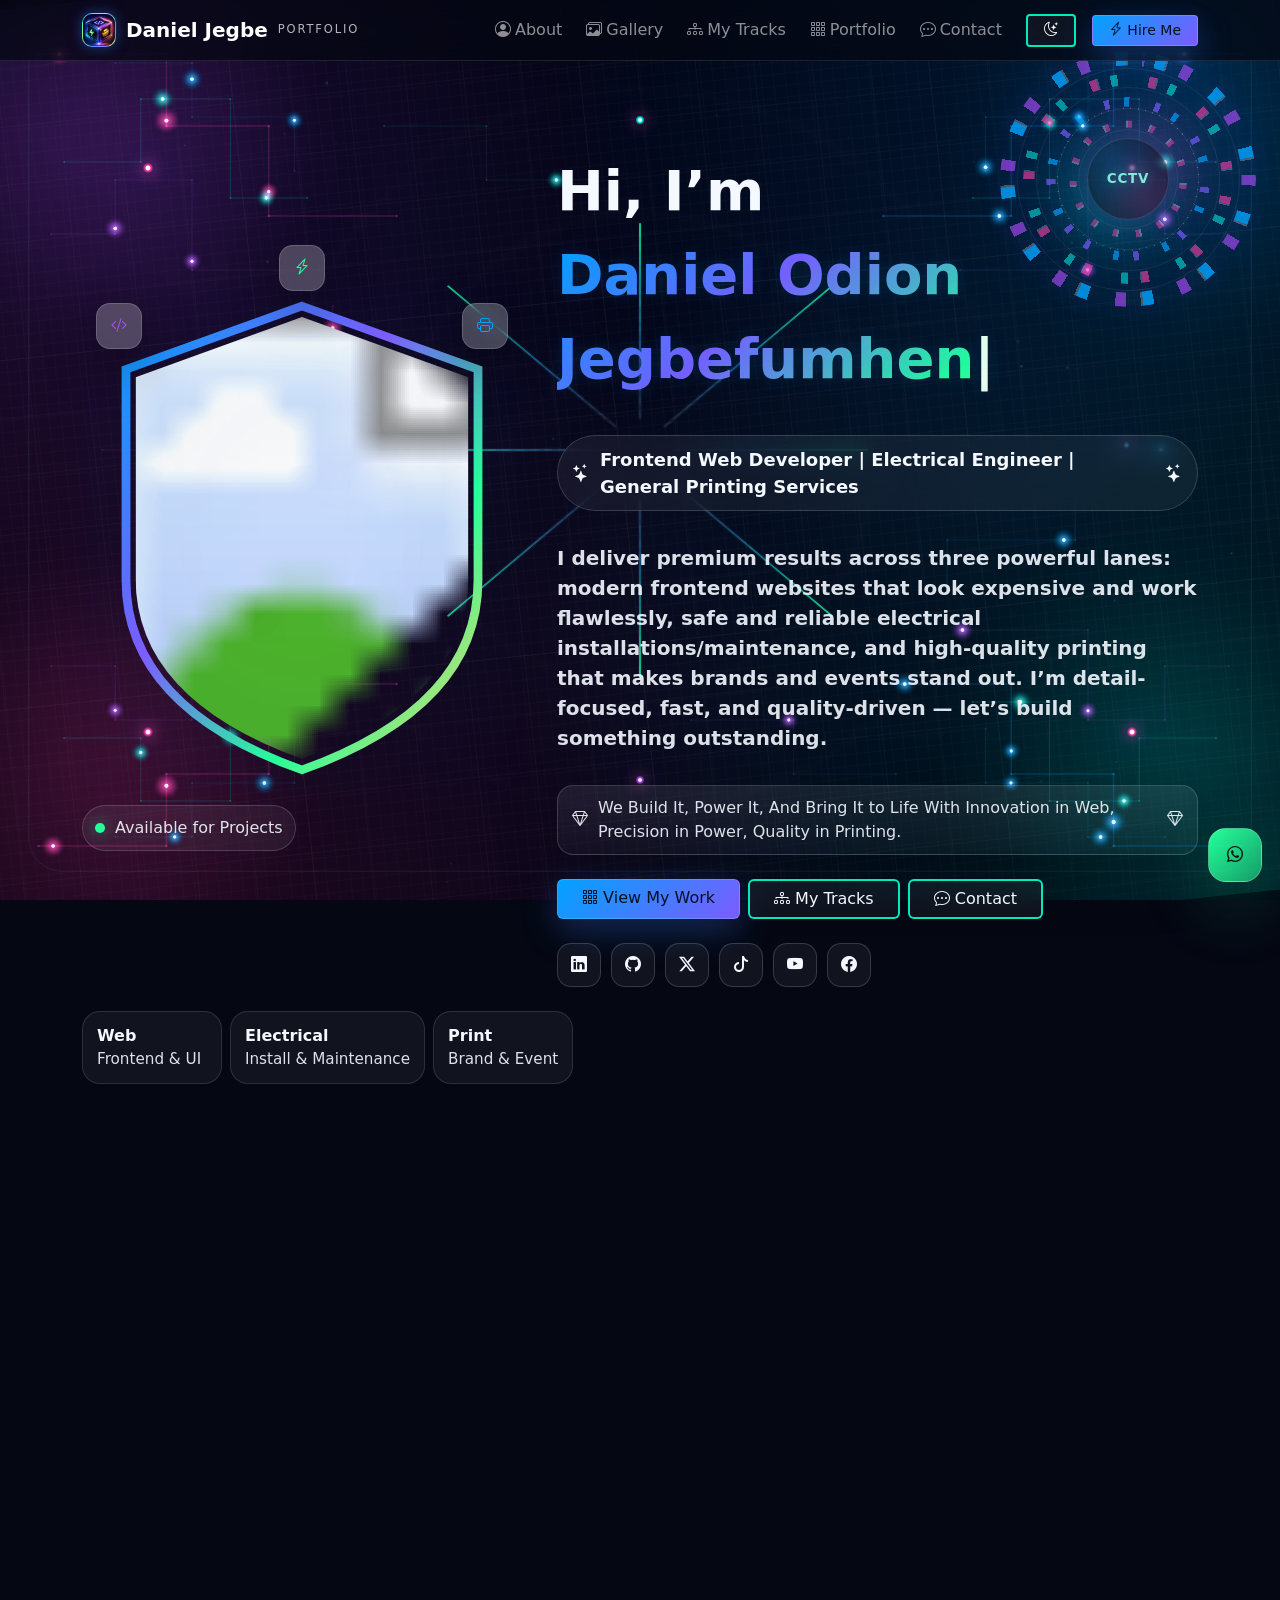
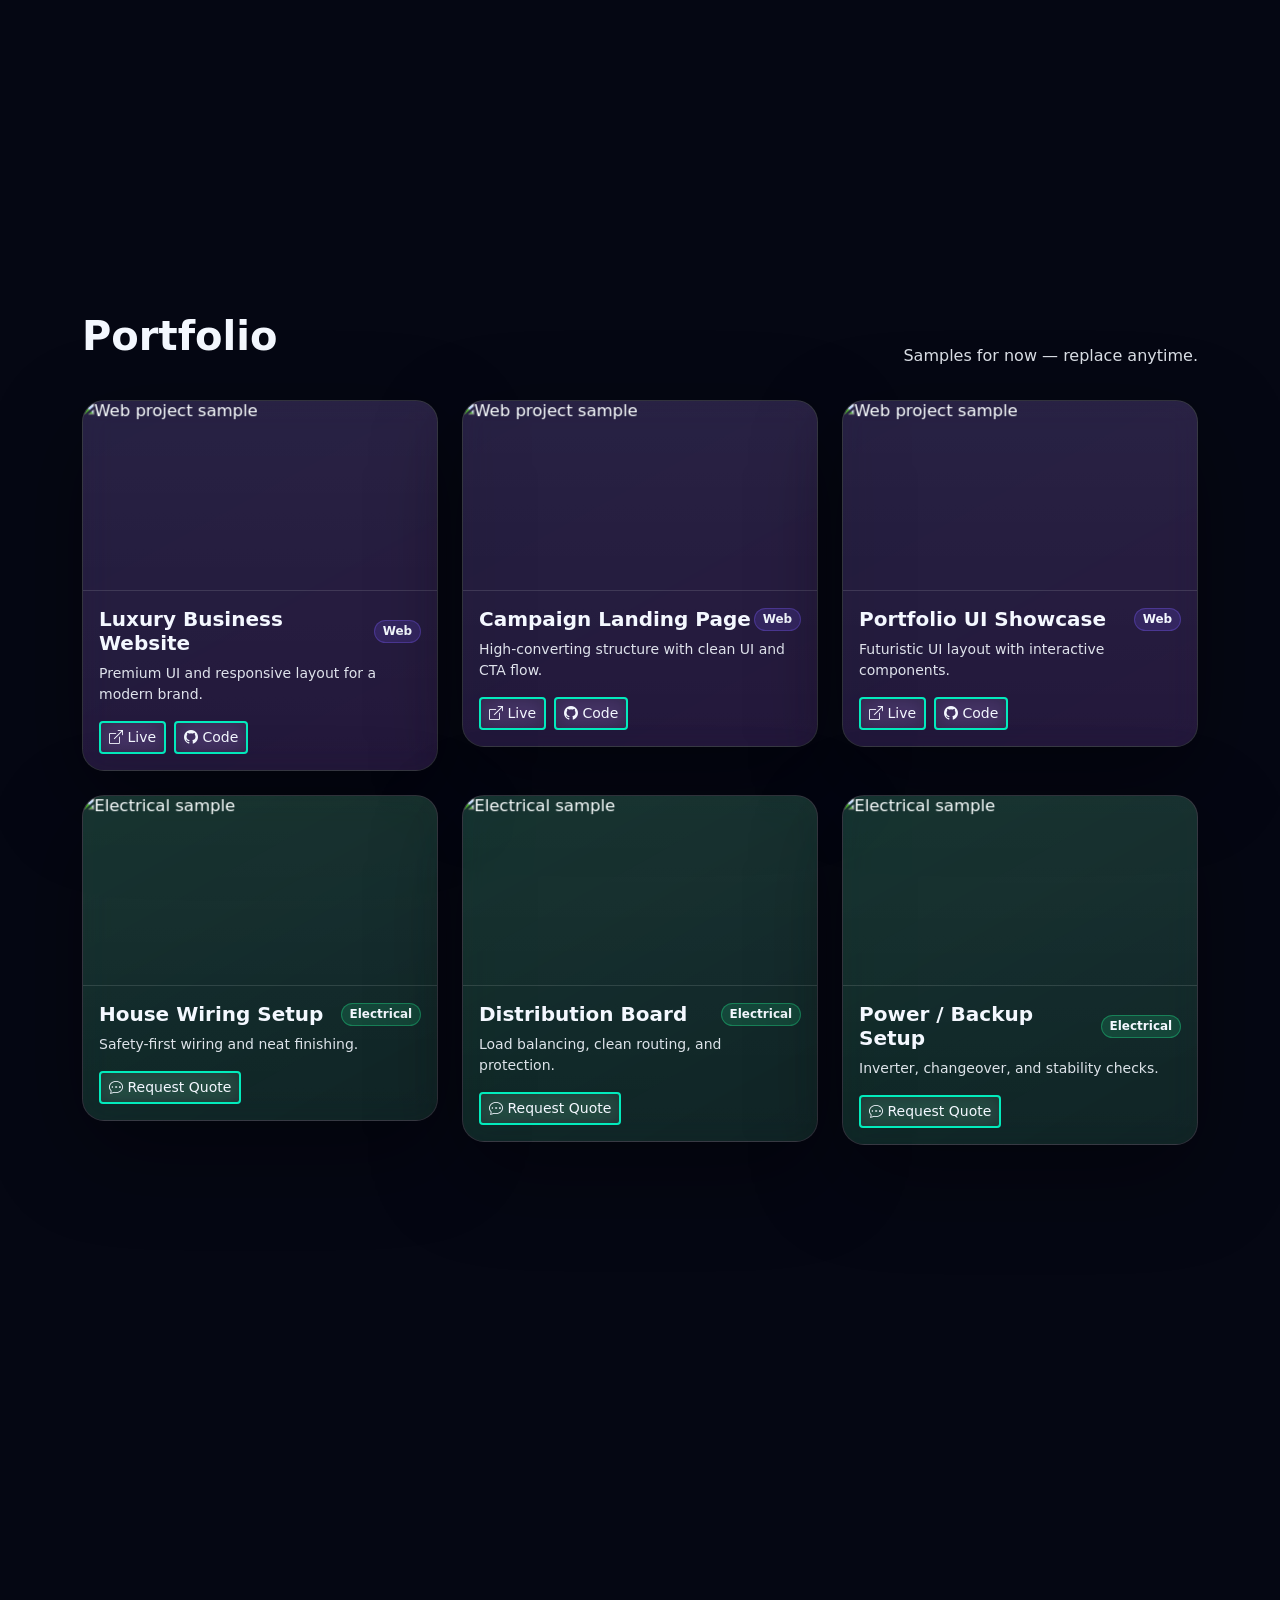
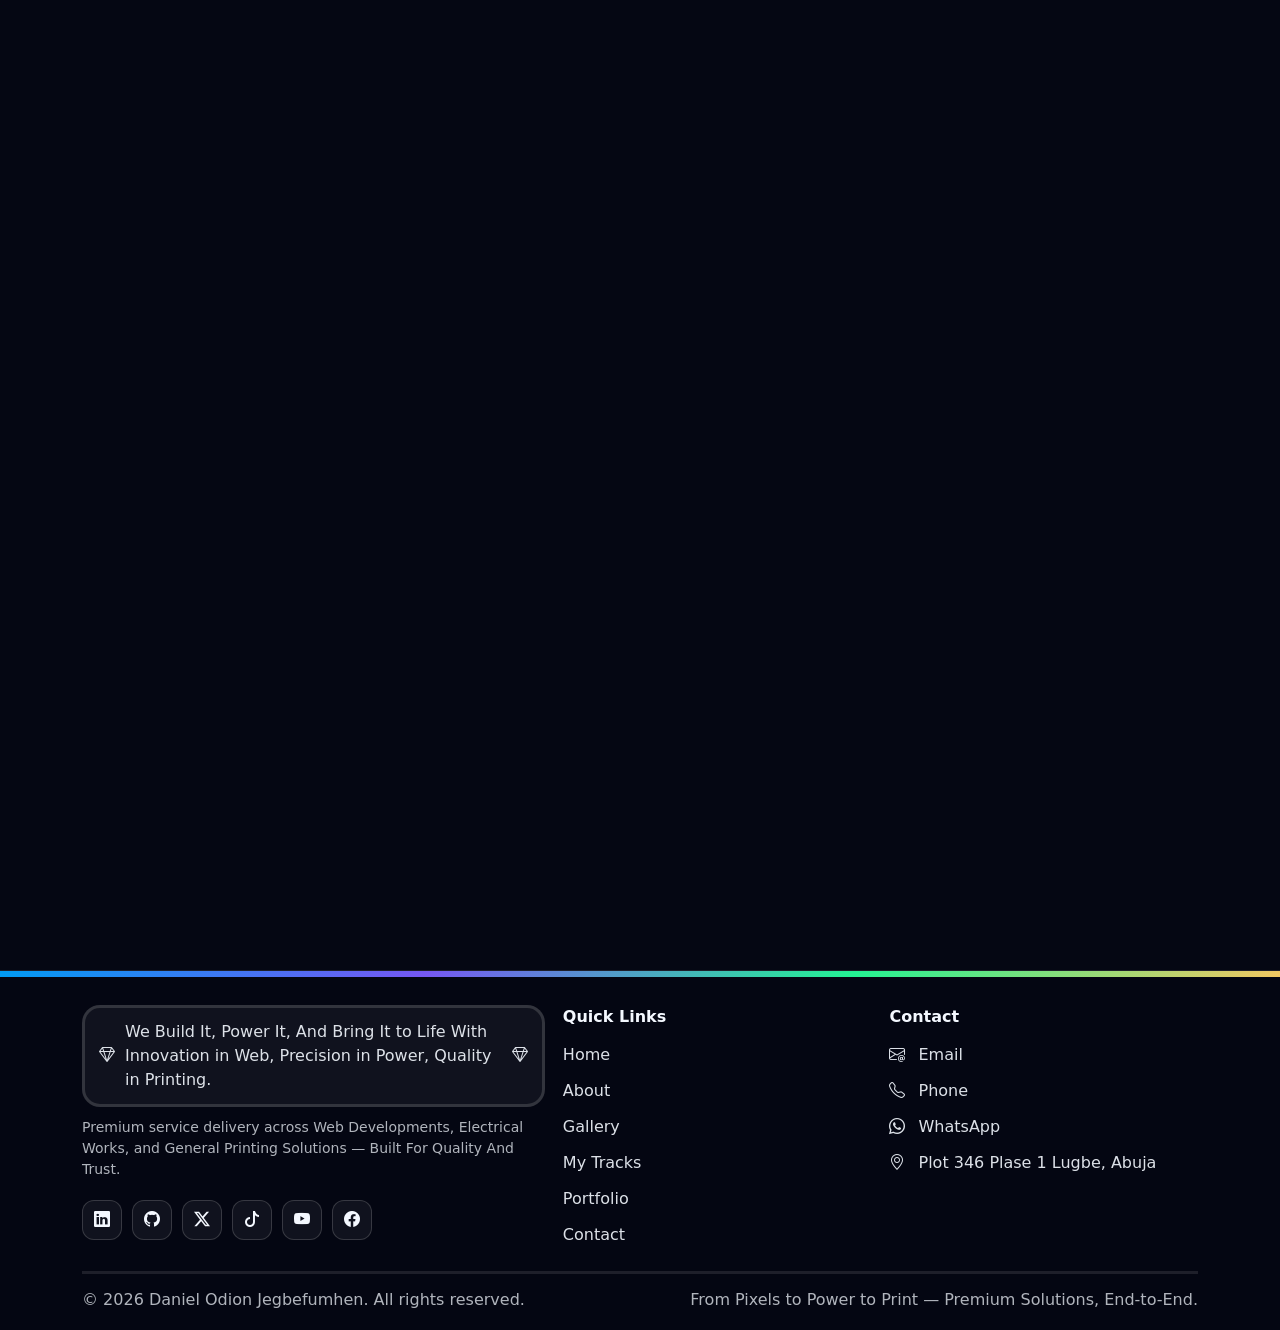
==== index.html @ 8aef01cb "first commit" ====
<!doctype html>
<html lang="en">
<head>
  <meta charset="utf-8" />
  <meta name="viewport" content="width=device-width, initial-scale=1" />
  <title>Daniel Odion Jegbefumhen — Portfolio</title>
  
  <link rel="icon" type="image/png" href="assets/img/Link Logo.png">
  <link href="https://cdn.jsdelivr.net/npm/bootstrap@5.3.3/dist/css/bootstrap.min.css" rel="stylesheet">
  <link rel="stylesheet" href="https://cdn.jsdelivr.net/npm/bootstrap-icons@1.11.3/font/bootstrap-icons.min.css">
  <link rel="stylesheet" href="css/style.css" />

  <meta name="description" content="Frontend Web Developer • Electrical Engineer • General Printing Services" />
</head>

<body>
  <!-- Animated Background -->
  <div class="fx-bg" aria-hidden="true">
    <div class="fx-grid"></div>
    <div class="fx-corner-glow glow-tl"></div>
    <div class="fx-corner-glow glow-tr"></div>
    <div class="fx-corner-glow glow-bl"></div>
    <div class="fx-corner-glow glow-br"></div>
    <div class="hero-tech-stage fx-global-tech" aria-hidden="true">
      <div class="hero-circuit-frame">
        <span class="hero-node node-tl"></span>
        <span class="hero-node node-tr"></span>
        <span class="hero-node node-bl"></span>
        <span class="hero-node node-br"></span>
        <span class="hero-node node-lm"></span>
        <span class="hero-node node-rm"></span>
        <span class="hero-node node-tm"></span>
        <span class="hero-node node-bm"></span>

        <div class="hero-hub-chip" aria-hidden="true">
          <span class="hub-chip-core"></span>
        </div>
        <div class="hero-hub-trace hub-trace-top"></div>
        <div class="hero-hub-trace hub-trace-right"></div>
        <div class="hero-hub-trace hub-trace-bottom"></div>
        <div class="hero-hub-trace hub-trace-left"></div>
        <div class="hero-hub-trace hub-trace-tl"></div>
        <div class="hero-hub-trace hub-trace-tr"></div>
        <div class="hero-hub-trace hub-trace-bl"></div>
        <div class="hero-hub-trace hub-trace-br"></div>
        <div class="hero-hub-trace hub-trace-zig-r1"></div>
        <div class="hero-hub-trace hub-trace-zig-r2"></div>
        <div class="hero-hub-trace hub-trace-zig-l1"></div>
        <div class="hero-hub-trace hub-trace-zig-l2"></div>
        <div class="hero-hub-trace hub-trace-zig-t1"></div>
        <div class="hero-hub-trace hub-trace-zig-b1"></div>
        <div class="hero-hub-trace hub-trace-zig-tr1"></div>
        <div class="hero-hub-trace hub-trace-zig-bl1"></div>
      </div>

      <div class="hero-live-core">
        <div class="core-glow"></div>
        <div class="core-ring ring-1"></div>
        <div class="core-ring ring-2"></div>
        <div class="core-ring ring-3"></div>
        <div class="core-ring ring-4"></div>
        <div class="core-ring ring-5"></div>
        <div class="core-center">
          <span id="heroSkillWord" class="core-word">HTML</span>
        </div>
      </div>
    </div>
    <canvas id="fxCanvas"></canvas>
  </div>

  <div id="scrollProgress" class="scroll-progress"></div>

  <!-- NAV -->
  <nav class="navbar navbar-expand-lg navbar-dark sticky-top nav-glass">
    <div class="container">
      <a class="navbar-brand brand" href="index.html">
        <img class="brand-icon" src="assets/img/Link Logo.png" alt="" aria-hidden="true">
        <span class="fw-semibold">Daniel Jegbe</span>
        <span class="brand-sub">Portfolio</span>
      </a>

      <button class="navbar-toggler border-0" type="button" data-bs-toggle="collapse" data-bs-target="#nav">
        <span class="navbar-toggler-icon"></span>
      </button>

      <div id="nav" class="collapse navbar-collapse">
        <ul class="navbar-nav ms-auto align-items-lg-center gap-lg-2">
          <li class="nav-item">
            <a class="nav-link" href="about.html"><i class="bi bi-person-circle me-1"></i>About</a>
          </li>
          <li class="nav-item">
            <a class="nav-link" href="gallery.html"><i class="bi bi-images me-1"></i>Gallery</a>
          </li>
          <li class="nav-item">
            <a class="nav-link" href="#tracks"><i class="bi bi-diagram-3 me-1"></i>My Tracks</a>
          </li>
          <li class="nav-item">
            <a class="nav-link" href="#work"><i class="bi bi-grid-3x3-gap me-1"></i>Portfolio</a>
          </li>
          <li class="nav-item">
            <a class="nav-link" href="#contact"><i class="bi bi-chat-dots me-1"></i>Contact</a>
          </li>
          <li class="nav-item ms-lg-2">
            <button id="themeToggle" class="btn btn-ghost btn-sm px-3" type="button" aria-label="Toggle theme">
              <i class="bi bi-moon-stars"></i>
            </button>
          </li>

          <li class="nav-item ms-lg-2">
            <a class="btn btn-neon btn-sm px-3" href="#contact">
              <i class="bi bi-lightning-charge"></i> Hire Me
            </a>
          </li>
        </ul>
      </div>
    </div>
  </nav>

  <!-- HERO -->
  <header class="section hero" id="home">
    <div class="container">
      <div class="row g-4 align-items-center">

        <!-- DP FIRST on small screens -->
        <div class="col-lg-5 order-0 order-lg-0">
          <div class="dp-wrap reveal">
            <div class="dp-shield tilt-card fx-crosszoom">

              <!-- Shield border + clipPath (same shield aspect from earlier) -->
              <svg class="shield-border" viewBox="0 0 200 240" preserveAspectRatio="none" aria-hidden="true">
                <defs>
                  <linearGradient id="shieldGradient" x1="0%" y1="0%" x2="100%" y2="100%">
                    <stop offset="0%" stop-color="var(--blue)"></stop>
                    <stop offset="40%" stop-color="var(--purple1)"></stop>
                    <stop offset="70%" stop-color="var(--green)"></stop>
                    <stop offset="100%" stop-color="var(--gold)"></stop>
                  </linearGradient>

                  <clipPath id="shieldClip">
                    <path d="M 100,10 L 180,40 L 180,140 Q 180,200 100,230 Q 20,200 20,140 L 20,40 Z"></path>
                  </clipPath>
                </defs>

                <path
                  d="M 100,10 L 180,40 L 180,140 Q 180,200 100,230 Q 20,200 20,140 L 20,40 Z"
                  fill="none"
                  stroke="url(#shieldGradient)"
                  stroke-width="4"
                  class="shield-stroke"
                ></path>
              </svg>

              <!-- Image area (two layers crossfade so no blank gap) -->
              <div class="shield-image-area">
                <svg class="shield-layer is-active" viewBox="0 0 200 240" preserveAspectRatio="none">
                  <image
                    id="profileImgA"
                    href=""
                    clip-path="url(#shieldClip)"
                    width="200"
                    height="240"
                    preserveAspectRatio="xMidYMid slice"
                  ></image>
                </svg>

                <svg class="shield-layer" viewBox="0 0 200 240" preserveAspectRatio="none">
                  <image
                    id="profileImgB"
                    href=""
                    clip-path="url(#shieldClip)"
                    width="200"
                    height="240"
                    preserveAspectRatio="xMidYMid slice"
                  ></image>
                </svg>
              </div>


              <div class="dp-badges" aria-hidden="true">
                <span class="dp-badge b-web"><i class="bi bi-code-slash"></i></span>
                <span class="dp-badge b-elec"><i class="bi bi-lightning-charge"></i></span>
                <span class="dp-badge b-print"><i class="bi bi-printer"></i></span>
              </div>
            </div>

            <div class="dp-status">
              <span class="pulse"></span>
              Available for Projects
            </div>
          </div>
        </div>

        <div class="col-lg-7 order-1 order-lg-1">
          <h1 class="display-4 fw-bold hero-title reveal">
            Hi, I’m
            <span class="text-glow d-inline-block">
              <span id="typedName"></span><span class="typing-caret">|</span>
            </span>
          </h1>

          <div class="chip mt-3 mb-3 reveal">
            <i class="bi bi-stars"></i>
            <span>Frontend Web Developer | Electrical Engineer | General Printing Services</span>
            <i class="bi bi-stars"></i>
          </div>

          <!-- <div class="hero-sub reveal mt-2">
            Frontend Web Developer • Electrical Engineer • General Printing Services
          </div> -->

          <p class="lead mt-3 text-readable reveal" style="font-weight: 600">
            I deliver premium results across three powerful lanes: modern frontend websites that look expensive and work flawlessly,
            safe and reliable electrical installations/maintenance, and high-quality printing that makes brands and events stand out.
            I’m detail-focused, fast, and quality-driven — let’s build something outstanding.
          </p>

          <div class="motto reveal mt-3">
            <i class="bi bi-gem"></i>
            <span>We Build It, Power It, And Bring It to Life With Innovation in Web, Precision in Power, Quality in Printing.</span>
            <i class="bi bi-gem"></i>
          </div>

          <div class="d-flex flex-wrap gap-2 mt-4 reveal">
            <a class="btn btn-neon px-4" href="#work"><i class="bi bi-grid-3x3-gap"></i> View My Work</a>
            <a class="btn btn-ghost px-4" href="#tracks"><i class="bi bi-diagram-3"></i> My Tracks</a>
            <a class="btn btn-ghost px-4" href="#contact"><i class="bi bi-chat-dots"></i> Contact</a>
          </div>

          <div class="social mt-4 reveal">
            <a class="social-btn" href="https://www.linkedin.com/in/daniel-jegbefumhen-944aa9156/" target="_blank" aria-label="LinkedIn"><i class="bi bi-linkedin"></i></a>
            <a class="social-btn" href="https://github.com/Lorddan212" target="_blank" aria-label="GitHub"><i class="bi bi-github"></i></a>
            <a class="social-btn" href="https://x.com/lorddan212" target="_blank" aria-label="X"><i class="bi bi-twitter-x"></i></a>
            <a class="social-btn" href="https://www.tiktok.com/@lorddan212?lang=en" target="_blank" aria-label="TikTok"><i class="bi bi-tiktok"></i></a>
            <a class="social-btn" href="https://www.youtube.com/@Lorddan212" target="_blank" aria-label="YouTube"><i class="bi bi-youtube"></i></a>
            <a class="social-btn" href="https://web.facebook.com/Lorddan212" target="_blank" aria-label="Facebook"><i class="bi bi-facebook"></i></a>
          </div>
        </div>

      </div>
    </div>
    
    <div class="container mt-4 d-flex flex-wrap gap-2 reveal">
            <div class="mini-stat">
              <div class="mini-stat-num">Web</div>
              <div class="mini-stat-label">Frontend & UI</div>
            </div>
            <div class="mini-stat">
              <div class="mini-stat-num">Electrical</div>
              <div class="mini-stat-label">Install & Maintenance</div>
            </div>
            <div class="mini-stat">
              <div class="mini-stat-num">Print</div>
              <div class="mini-stat-label">Brand & Event</div>
            </div>
          </div>
        </div>

    <!-- Floating WhatsApp -->
    <a id="whatsappFloat" class="wa-float" href="#" target="_blank" aria-label="WhatsApp chat">
      <i class="bi bi-whatsapp"></i>
    </a>
  </header>

  <!-- MY TRACKS -->
  <section id="tracks" class="section">
    <div class="container">
      <div class="section-head reveal">
        <h2 class="h1 fw-bold">My Tracks</h2>
        <p class="text-readable mb-0">Three professional lanes — one premium brand.</p>
      </div>

      <div class="row g-4 mt-2">
        <div class="col-md-6 col-lg-4">
          <div class="track-card track-web tilt-card reveal">
            <div class="track-top">
              <span class="track-icon"><i class="bi bi-code-slash"></i></span>
              <span class="track-tag">Web</span>
            </div>
            <h3 class="h4 mt-3 fw-semibold">Frontend Web Development</h3>
            <p class="text-readable">Luxury UI, responsive layouts, interactive frontend experiences, load fast, and work flawlessly on every screen.</p>
            <ul class="list-unstyled small text-readable mb-0">
              <li class="li"><i class="bi bi-check2"></i> Portfolio / Business Websites</li>
              <li class="li"><i class="bi bi-check2"></i> Landing Pages & Funnels</li>
              <li class="li"><i class="bi bi-check2"></i> Redesign, Speed & SEO Basics</li>
            </ul>
            <div class="track-fx web-fx" aria-hidden="true">
              <span class="scan"></span>
              <span class="particles"></span>
            </div>
          </div>
        </div>

        <div class="col-md-6 col-lg-4">
          <div class="track-card track-elec tilt-card reveal">
            <div class="track-top">
              <span class="track-icon"><i class="bi bi-lightning-charge"></i></span>
              <span class="track-tag">Electrical</span>
            </div>
            <h3 class="h4 mt-3 fw-semibold">Electrical Engineering</h3>
            <p class="text-readable">Safe, clean installations, troubleshooting, clean power solutions, and maintenance for homes and offices..</p>
            <ul class="list-unstyled small text-readable mb-0">
              <li class="li"><i class="bi bi-check2"></i> Wiring, Sockets, Distribution</li>
              <li class="li"><i class="bi bi-check2"></i> Fault Diagnosis & Fixes</li>
              <li class="li"><i class="bi bi-check2"></i> Preventive Maintenance</li>
            </ul>
            <div class="track-fx elec-fx" aria-hidden="true">
              <span class="bolt"></span>
              <span class="spark"></span>
            </div>
          </div>
        </div>

        <div class="col-md-6 col-lg-4">
          <div class="track-card track-print tilt-card reveal">
            <div class="track-top">
              <span class="track-icon"><i class="bi bi-printer"></i></span>
              <span class="track-tag">Print</span>
            </div>
            <h3 class="h4 mt-3 fw-semibold">General Printing</h3>
            <p class="text-readable">Premium high-quality printing that makes your brand, events and marketing looks premium and unforgettable.</p>
            <ul class="list-unstyled small text-readable mb-0">
              <li class="li"><i class="bi bi-check2"></i> Flyers, Banners, Business Cards</li>
              <li class="li"><i class="bi bi-check2"></i> Event Branding & Designs</li>
              <li class="li"><i class="bi bi-check2"></i> Bulk Orders (Fast Turnaround)</li>
            </ul>
            <div class="track-fx print-fx" aria-hidden="true">
              <span class="paper"></span>
              <span class="ink"></span>
            </div>
          </div>
        </div>
      </div>

    </div>
  </section>

  <!-- PORTFOLIO -->
  <section id="work" class="section">
    <div class="container">
      <div class="section-head reveal">
        <h2 class="h1 fw-bold">Portfolio</h2>
        <p class="text-readable mb-0">Samples for now — replace anytime.</p>
      </div>

      <div class="row g-4 mt-2">

        <!-- WEB x3 -->
        <div class="col-md-6 col-lg-4">
          <div class="work-card work-web tilt-card reveal">
            <div class="work-thumb">
              <img class="work-img" src="https://images.unsplash.com/photo-1522542550221-31fd19575a2d?auto=format&fit=crop&w=1400&q=70" alt="Web project sample">
            </div>
            <div class="p-3">
              <div class="d-flex justify-content-between align-items-center">
                <h3 class="h5 mb-0 fw-semibold">Luxury Business Website</h3>
                <span class="badge badge-web">Web</span>
              </div>
              <p class="text-readable small mt-2 mb-3">Premium UI and responsive layout for a modern brand.</p>
              <div class="d-flex gap-2">
                <a class="btn btn-ghost btn-sm" href="#" target="_blank"><i class="bi bi-box-arrow-up-right"></i> Live</a>
                <a class="btn btn-ghost btn-sm" href="#" target="_blank"><i class="bi bi-github"></i> Code</a>
              </div>
            </div>
          </div>
        </div>

        <div class="col-md-6 col-lg-4">
          <div class="work-card work-web tilt-card reveal">
            <div class="work-thumb">
              <img class="work-img" src="https://images.unsplash.com/photo-1545239351-1141bd82e8a6?auto=format&fit=crop&w=1400&q=70" alt="Web project sample">
            </div>
            <div class="p-3">
              <div class="d-flex justify-content-between align-items-center">
                <h3 class="h5 mb-0 fw-semibold">Campaign Landing Page</h3>
                <span class="badge badge-web">Web</span>
              </div>
              <p class="text-readable small mt-2 mb-3">High-converting structure with clean UI and CTA flow.</p>
              <div class="d-flex gap-2">
                <a class="btn btn-ghost btn-sm" href="#" target="_blank"><i class="bi bi-box-arrow-up-right"></i> Live</a>
                <a class="btn btn-ghost btn-sm" href="#" target="_blank"><i class="bi bi-github"></i> Code</a>
              </div>
            </div>
          </div>
        </div>

        <div class="col-md-6 col-lg-4">
          <div class="work-card work-web tilt-card reveal">
            <div class="work-thumb">
              <img class="work-img" src="https://images.unsplash.com/photo-1555066931-4365d14bab8c?auto=format&fit=crop&w=1400&q=70" alt="Web project sample">
            </div>
            <div class="p-3">
              <div class="d-flex justify-content-between align-items-center">
                <h3 class="h5 mb-0 fw-semibold">Portfolio UI Showcase</h3>
                <span class="badge badge-web">Web</span>
              </div>
              <p class="text-readable small mt-2 mb-3">Futuristic UI layout with interactive components.</p>
              <div class="d-flex gap-2">
                <a class="btn btn-ghost btn-sm" href="#" target="_blank"><i class="bi bi-box-arrow-up-right"></i> Live</a>
                <a class="btn btn-ghost btn-sm" href="#" target="_blank"><i class="bi bi-github"></i> Code</a>
              </div>
            </div>
          </div>
        </div>

        <!-- ELECTRICAL x3 -->
        <div class="col-md-6 col-lg-4">
          <div class="work-card work-elec tilt-card reveal">
            <div class="work-thumb">
              <img class="work-img" src="https://images.unsplash.com/photo-1544724569-5f546fd6f2b5?auto=format&fit=crop&w=1400&q=70" alt="Electrical sample">
            </div>
            <div class="p-3">
              <div class="d-flex justify-content-between align-items-center">
                <h3 class="h5 mb-0 fw-semibold">House Wiring Setup</h3>
                <span class="badge badge-elec">Electrical</span>
              </div>
              <p class="text-readable small mt-2 mb-3">Safety-first wiring and neat finishing.</p>
              <div class="d-flex gap-2">
                <a class="btn btn-ghost btn-sm" href="#contact"><i class="bi bi-chat-dots"></i> Request Quote</a>
              </div>
            </div>
          </div>
        </div>

        <div class="col-md-6 col-lg-4">
          <div class="work-card work-elec tilt-card reveal">
            <div class="work-thumb">
              <img class="work-img" src="https://images.unsplash.com/photo-1581092795360-7a24f1f5d9f0?auto=format&fit=crop&w=1400&q=70" alt="Electrical sample">
            </div>
            <div class="p-3">
              <div class="d-flex justify-content-between align-items-center">
                <h3 class="h5 mb-0 fw-semibold">Distribution Board</h3>
                <span class="badge badge-elec">Electrical</span>
              </div>
              <p class="text-readable small mt-2 mb-3">Load balancing, clean routing, and protection.</p>
              <div class="d-flex gap-2">
                <a class="btn btn-ghost btn-sm" href="#contact"><i class="bi bi-chat-dots"></i> Request Quote</a>
              </div>
            </div>
          </div>
        </div>

        <div class="col-md-6 col-lg-4">
          <div class="work-card work-elec tilt-card reveal">
            <div class="work-thumb">
              <img class="work-img" src="https://images.unsplash.com/photo-1509395176047-4a66953fd231?auto=format&fit=crop&w=1400&q=70" alt="Electrical sample">
            </div>
            <div class="p-3">
              <div class="d-flex justify-content-between align-items-center">
                <h3 class="h5 mb-0 fw-semibold">Power / Backup Setup</h3>
                <span class="badge badge-elec">Electrical</span>
              </div>
              <p class="text-readable small mt-2 mb-3">Inverter, changeover, and stability checks.</p>
              <div class="d-flex gap-2">
                <a class="btn btn-ghost btn-sm" href="#contact"><i class="bi bi-chat-dots"></i> Request Quote</a>
              </div>
            </div>
          </div>
        </div>

        <!-- PRINT x3 -->
        <div class="col-md-6 col-lg-4">
          <div class="work-card work-print tilt-card reveal">
            <div class="work-thumb">
              <img class="work-img" src="https://images.unsplash.com/photo-1529333166437-7750a6dd5a70?auto=format&fit=crop&w=1400&q=70" alt="Printing sample">
            </div>
            <div class="p-3">
              <div class="d-flex justify-content-between align-items-center">
                <h3 class="h5 mb-0 fw-semibold">Brand Print Pack</h3>
                <span class="badge badge-print">Print</span>
              </div>
              <p class="text-readable small mt-2 mb-3">Flyers, cards, and branded materials.</p>
              <div class="d-flex gap-2">
                <a class="btn btn-ghost btn-sm" href="#contact"><i class="bi bi-whatsapp"></i> Order</a>
              </div>
            </div>
          </div>
        </div>

        <div class="col-md-6 col-lg-4">
          <div class="work-card work-print tilt-card reveal">
            <div class="work-thumb">
              <img class="work-img" src="https://images.unsplash.com/photo-1541560052-77ec1bbc09f7?auto=format&fit=crop&w=1400&q=70" alt="Printing sample">
            </div>
            <div class="p-3">
              <div class="d-flex justify-content-between align-items-center">
                <h3 class="h5 mb-0 fw-semibold">Event Prints</h3>
                <span class="badge badge-print">Print</span>
              </div>
              <p class="text-readable small mt-2 mb-3">Programs, tags, invitations, and souvenirs.</p>
              <div class="d-flex gap-2">
                <a class="btn btn-ghost btn-sm" href="#contact"><i class="bi bi-whatsapp"></i> Order</a>
              </div>
            </div>
          </div>
        </div>

        <div class="col-md-6 col-lg-4">
          <div class="work-card work-print tilt-card reveal">
            <div class="work-thumb">
              <img class="work-img" src="https://images.unsplash.com/photo-1526481280695-3c687fd643ed?auto=format&fit=crop&w=1400&q=70" alt="Printing sample">
            </div>
            <div class="p-3">
              <div class="d-flex justify-content-between align-items-center">
                <h3 class="h5 mb-0 fw-semibold">Large Format</h3>
                <span class="badge badge-print">Print</span>
              </div>
              <p class="text-readable small mt-2 mb-3">Banners, signage, backdrops, wall branding.</p>
              <div class="d-flex gap-2">
                <a class="btn btn-ghost btn-sm" href="#contact"><i class="bi bi-whatsapp"></i> Order</a>
              </div>
            </div>
          </div>
        </div>

      </div>
    </div>
  </section>

  <!-- CONTACT -->
  <section id="contact" class="section pb-5">
    <div class="container">
      <div class="section-head reveal">
        <h2 class="h1 fw-bold">Contact</h2>
        <p class="text-readable mb-0">Fast response. Clean communication. Premium results.</p>
      </div>

      <div class="row g-4 mt-2">
        <div class="col-lg-5">
          <div class="glass-card p-4 reveal">
            <h3 class="h4 fw-semibold">Reach Me</h3>

            <div class="contact-list mt-3">
              <a class="contact-item" href="mailto:jegbefumhendaniel@gmail.com">
                <span class="c-ico"><i class="bi bi-envelope-at"></i></span>
                <div>
                  <div class="c-title">Email</div>
                  <div class="c-sub">jegbefumhendaniel@gmail.com</div>
                </div>
                <span class="c-go"><i class="bi bi-arrow-up-right"></i></span>
              </a>

              <a class="contact-item" href="tel:+2348109368514">
                <span class="c-ico"><i class="bi bi-telephone"></i></span>
                <div>
                  <div class="c-title">Phone</div>
                  <div class="c-sub">+2348109368514</div>
                </div>
                <span class="c-go"><i class="bi bi-arrow-up-right"></i></span>
              </a>

              <a id="whatsappContact" class="contact-item" href="#" target="_blank">
                <span class="c-ico"><i class="bi bi-whatsapp"></i></span>
                <div>
                  <div class="c-title">WhatsApp</div>
                  <div class="c-sub">Chat directly</div>
                </div>
                <span class="c-go"><i class="bi bi-arrow-up-right"></i></span>
              </a>

              <a class="contact-item" href="https://www.google.com/maps/search/?api=1&query=Plot%20346%20Plase%201%20Lugbe%20Airport%20Road%20FCT%20Abuja%20Nigeria" target="_blank">
                <span class="c-ico"><i class="bi bi-geo-alt"></i></span>
                <div>
                  <div class="c-title">Address</div>
                  <div class="c-sub">Plot 346 Plase 1 Lugbe Airport Road, FCT - Abuja, Nigeria</div>
                </div>
                <span class="c-go"><i class="bi bi-arrow-up-right"></i></span>
              </a>
            </div>

            <div class="map-wrap mt-4">
              <iframe
                title="Map - Lugbe Abuja"
                loading="lazy"
                referrerpolicy="no-referrer-when-downgrade"
                src="https://www.google.com/maps?q=Plot%20346%20Plase%201%20Lugbe%20Airport%20Road%20FCT%20Abuja%20Nigeria&output=embed">
              </iframe>
            </div>
          </div>
        </div>

        <div class="col-lg-7">
          <div class="glass-card p-4 reveal">
            <h3 class="h4 fw-semibold">Send a message</h3>
            <form id="contactForm" class="row g-3 mt-1" novalidate>
              <div class="col-md-6">
                <label class="form-label">Full Name</label>
                <input class="form-control form-control-lg input-glass" required name="name" placeholder="Your name">
              </div>
              <div class="col-md-6">
                <label class="form-label">Email</label>
                <input type="email" class="form-control form-control-lg input-glass" required name="email" placeholder="you@email.com">
              </div>
              <div class="col-12">
                <label class="form-label">Service Needed</label>
                <select class="form-select form-select-lg input-glass" name="service" required>
                  <option value="" selected disabled>Select a service…</option>
                  <option value="Frontend Web Development">🌐 Frontend Web Development</option>
                  <option value="Electrical Installation / Maintenance">⚡ Electrical Installation / Maintenance</option>
                  <option value="General Printing">🖨️ General Printing</option>
                </select>
              </div>
              <div class="col-12">
                <label class="form-label">Message</label>
                <textarea class="form-control form-control-lg input-glass" rows="5" required name="message"
                  placeholder="Tell me what you need, your timeline, and budget range (optional)."></textarea>
              </div>
              <div class="col-12 d-flex flex-wrap gap-2">
                <button class="btn btn-neon px-4" type="submit">
                  <i class="bi bi-send"></i> Submit
                </button>
                <button class="btn btn-ghost px-4" type="button" id="copyEmailBtn">
                  <i class="bi bi-clipboard"></i> Copy Email
                </button>
              </div>
              <div class="col-12">
                <div id="formToast" class="toast-lite d-none"></div>
              </div>
            </form>
          </div>
        </div>

      </div>
    </div>
  </section>

  <!-- FOOTER -->
  <footer class="site-footer">
    <div class="container">
      <div class="footer-inner">
        <div class="footer-brand">
          <div class="footer-motto">
            <i class="bi bi-gem"></i>
            <span>We Build It, Power It, And Bring It to Life With Innovation in Web, Precision in Power, Quality in Printing.</span>
            <i class="bi bi-gem"></i>
          </div>
          <div class="text-dim small">
            Premium service delivery across Web Developments, Electrical Works, and General Printing Solutions  —  Built For Quality And Trust.
          </div>
          <div class="footer-social">
            <a class="social-btn sm" href="https://www.linkedin.com/in/daniel-jegbefumhen-944aa9156/" target="_blank" aria-label="LinkedIn"><i class="bi bi-linkedin"></i></a>
            <a class="social-btn sm" href="https://github.com/Lorddan212" target="_blank" aria-label="GitHub"><i class="bi bi-github"></i></a>
            <a class="social-btn sm" href="https://x.com/lorddan212" target="_blank" aria-label="X"><i class="bi bi-twitter-x"></i></a>
            <a class="social-btn sm" href="https://www.tiktok.com/@lorddan212?lang=en" target="_blank" aria-label="TikTok"><i class="bi bi-tiktok"></i></a>
            <a class="social-btn sm" href="https://www.youtube.com/@Lorddan212" target="_blank" aria-label="YouTube"><i class="bi bi-youtube"></i></a>
            <a class="social-btn sm" href="https://web.facebook.com/Lorddan212" target="_blank" aria-label="Facebook"><i class="bi bi-facebook"></i></a>
          </div>
        </div>

        <div class="footer-links">
          <div class="fw-bold mb-2">Quick Links</div>
          <a href="index.html">Home</a>
          <a href="about.html">About</a>
          <a href="gallery.html">Gallery</a>
          <a href="#tracks">My Tracks</a>
          <a href="#work">Portfolio</a>
          <a href="#contact">Contact</a>
        </div>

        <div class="footer-links">
          <div class="fw-bold mb-2">Contact</div>
          <a href="mailto:jegbefumhendaniel@gmail.com"><i class="bi bi-envelope-at me-2"></i> Email</a>
          <a href="tel:+2348109368514"><i class="bi bi-telephone me-2"></i> Phone</a>
          <a href="https://wa.me/2348109368514?text=Hi%20Daniel%2C%20I%20saw%20your%20portfolio%20and%20I%20want%20to%20discuss%20a%20project%2Fservice." target="_blank">
            <i class="bi bi-whatsapp me-2"></i> WhatsApp
          </a>
          <a href="https://www.google.com/maps/search/?api=1&query=Plot%20346%20Plase%201%20Lugbe%20Airport%20Road%20FCT%20Abuja%20Nigeria" target="_blank">
            <i class="bi bi-geo-alt me-2"></i> Plot 346 Plase 1 Lugbe, Abuja
          </a>
        </div>
      </div>

      <div class="footer-bottom">
        <div>© <span id="year"></span> Daniel Odion Jegbefumhen. All rights reserved.</div>
        <div class="text-dim">From Pixels to Power to Print — Premium Solutions, End-to-End.</div>
      </div>
    </div>
  </footer>

  <script src="https://cdn.jsdelivr.net/npm/bootstrap@5.3.3/dist/js/bootstrap.bundle.min.js"></script>
  <script src="js/script.js"></script>
</body>
</html>
---- css/style.css ----
:root{
  --bg:#050713;
  --text:#f4f8ff;
  --muted: rgba(244,248,255,.90);
  --dim: rgba(244,248,255,.72);

  /* Signature colors */
  --blue:#00a3ff;
  --purple1:#7c5cff;
  --purple2:#b14cff;
  --green:#25ff9a;
  --gold:#ffd166;

  /* Gradients */
  --grad-lux: linear-gradient(135deg, var(--blue), var(--purple1), var(--green), var(--gold));
  --grad-web: linear-gradient(135deg, var(--purple1), var(--purple2));
  --grad-elec: linear-gradient(135deg, var(--green), rgba(37,255,154,.45));
  --grad-print: linear-gradient(135deg, var(--blue), rgba(0,163,255,.35));
  --glass: rgba(255,255,255,.07);
  --stroke: rgba(255,255,255,.14);
}

/* ===== Theme: Light (Luxury) ===== */
body[data-theme="light"]{
  --bg:#f6f8ff;
  --text:#0b1020;
  --muted: rgba(11,16,32,.86);
  --dim: rgba(11,16,32,.62);
  --glass: rgba(0,0,0,.05);
  --stroke: rgba(0,0,0,.12);
}

*{scroll-behavior:smooth}
body{
  background: var(--bg);
  color: var(--text);
  overflow-x:hidden;
}

/* ===== Animated Background ===== */
.fx-bg{
  position:fixed;
  inset:0;
  z-index:-1;
  pointer-events:none;
  overflow:hidden;
  background:
    radial-gradient(circle at 50% 50%, rgba(10,16,60,.26), rgba(2,3,22,.72) 48%, rgba(1,1,12,.96) 78%),
    #040611;
}
body[data-theme="light"] .fx-bg{
  background:
    radial-gradient(circle at 50% 42%, rgba(0,163,255,.10), rgba(124,92,255,.08) 36%, rgba(246,248,255,.92) 72%),
    linear-gradient(180deg, #fbfdff 0%, #eef3ff 52%, #f6f8ff 100%);
}
.fx-grid{
  position:absolute; inset:-6%;
  z-index:0;
  background:
    radial-gradient(circle at 10% 12%, rgba(177,76,255,.18), transparent 40%),
    radial-gradient(circle at 92% 14%, rgba(0,163,255,.18), transparent 42%),
    radial-gradient(circle at 12% 90%, rgba(255,65,176,.14), transparent 46%),
    radial-gradient(circle at 88% 88%, rgba(0,255,240,.12), transparent 46%),
    linear-gradient(rgba(255,255,255,.035) 1px, transparent 1px),
    linear-gradient(90deg, rgba(255,255,255,.035) 1px, transparent 1px),
    linear-gradient(rgba(255,255,255,.018) 1px, transparent 1px),
    linear-gradient(90deg, rgba(255,255,255,.018) 1px, transparent 1px);
  background-size: auto, auto, auto, auto, 58px 58px, 58px 58px, 12px 12px, 12px 12px;
  opacity:.88;
  transform: scale(1.02);
  animation: gridFloat 18s ease-in-out infinite;
}
body[data-theme="light"] .fx-grid{
  background:
    radial-gradient(circle at 10% 12%, rgba(177,76,255,.11), transparent 40%),
    radial-gradient(circle at 92% 14%, rgba(0,163,255,.10), transparent 42%),
    radial-gradient(circle at 12% 90%, rgba(255,65,176,.08), transparent 46%),
    radial-gradient(circle at 88% 88%, rgba(0,255,240,.07), transparent 46%),
    linear-gradient(rgba(11,16,32,.05) 1px, transparent 1px),
    linear-gradient(90deg, rgba(11,16,32,.05) 1px, transparent 1px),
    linear-gradient(rgba(11,16,32,.025) 1px, transparent 1px),
    linear-gradient(90deg, rgba(11,16,32,.025) 1px, transparent 1px);
  opacity:.72;
}
.fx-grid::before,
.fx-grid::after{
  content:"";
  position:absolute;
  inset:0;
  pointer-events:none;
}
.fx-grid::before{
  background:
    linear-gradient(135deg, rgba(0,163,255,.12), transparent 24%) top left / 38% 38% no-repeat,
    linear-gradient(225deg, rgba(177,76,255,.12), transparent 24%) top right / 38% 38% no-repeat,
    linear-gradient(45deg, rgba(255,65,176,.10), transparent 24%) bottom left / 38% 38% no-repeat,
    linear-gradient(-45deg, rgba(0,255,240,.10), transparent 24%) bottom right / 38% 38% no-repeat;
  opacity:.85;
}
.fx-grid::after{
  background:
    radial-gradient(circle at 50% 50%, transparent 26%, rgba(255,255,255,.04) 27%, transparent 28%, transparent 40%, rgba(255,255,255,.03) 41%, transparent 42%);
  opacity:.25;
}
body[data-theme="light"] .fx-grid::after{
  background:
    radial-gradient(circle at 50% 50%, transparent 26%, rgba(11,16,32,.04) 27%, transparent 28%, transparent 40%, rgba(11,16,32,.025) 41%, transparent 42%);
  opacity:.18;
}
@keyframes gridFloat{
  0%,100%{transform: translate(0,0) scale(1.02)}
  50%{transform: translate(8px,-10px) scale(1.03)}
}
.fx-orbs .orb{position:absolute; border-radius:999px; filter: blur(34px); opacity:.58}
.orb-a{width:420px;height:420px;left:-120px;top:80px;background:rgba(124,92,255,.45)}
.orb-b{width:520px;height:520px;right:-180px;top:120px;background:rgba(0,163,255,.38)}
.orb-c{width:380px;height:380px;left:40%;bottom:-160px;background:rgba(37,255,154,.22)}
.orb-d{width:320px;height:320px;right:18%;bottom:-140px;background:rgba(255,209,102,.18)}
.fx-corner-glow{
  position:absolute;
  width:min(34vw, 440px);
  aspect-ratio:1/1;
  border-radius:50%;
  filter: blur(30px);
  opacity:.22;
  z-index:0;
}
.glow-tl{left:-8%; top:-8%; background: radial-gradient(circle, rgba(177,76,255,.8), transparent 68%);}
.glow-tr{right:-8%; top:-8%; background: radial-gradient(circle, rgba(0,163,255,.9), transparent 68%);}
.glow-bl{left:-8%; bottom:-8%; background: radial-gradient(circle, rgba(255,65,176,.8), transparent 68%);}
.glow-br{right:-8%; bottom:-8%; background: radial-gradient(circle, rgba(0,255,240,.7), transparent 68%);}
#fxCanvas{
  position:absolute;
  inset:0;
  width:100%;
  height:100%;
  opacity:.95;
  z-index:1;
}
body[data-theme="light"] #fxCanvas{
  opacity:.45;
}

/* ===== Hero Tech Overlay ===== */
.hero{
  position: relative;
  isolation: isolate;
  overflow: hidden;
}
.hero > .container{
  position: relative;
  z-index: 2;
}
.hero-tech-stage{
  position:absolute;
  inset:0;
  z-index:1;
  pointer-events:none;
}
.fx-bg .hero-tech-stage{
  z-index:2;
}
.hero-circuit-frame{
  position:absolute;
  inset: clamp(14px, 2.5vw, 28px);
  border-radius: 34px;
  opacity:.98;
  background: transparent;
}
.hero-circuit-frame::before,
.hero-circuit-frame::after{
  content:"";
  position:absolute;
  inset:0;
  border-radius: inherit;
}
.hero-circuit-frame::before{
  border: 1px solid rgba(255,255,255,.05);
  box-shadow:
    inset 0 0 0 1px rgba(0,163,255,.05);
}
.hero-circuit-frame::after{
  inset: 10px;
  border-radius: 26px;
  border: 1px dashed rgba(124,92,255,.09);
  opacity:.22;
}
.hero-node{
  position:absolute;
  width: 10px;
  height: 10px;
  border-radius: 999px;
  background: radial-gradient(circle, #fff 0 28%, rgba(255,65,176,.95) 40%, rgba(255,65,176,.10) 80%, transparent 100%);
  box-shadow:
    0 0 14px rgba(255,65,176,.8),
    0 0 28px rgba(0,163,255,.5);
  animation: heroNodePulse 2.2s ease-in-out infinite;
}
.node-tl{ left: 9.4%; top: 16%; animation-delay: -.2s; }
.node-tr{ right: 9.4%; top: 16%; animation-delay: -.7s; }
.node-bl{ left: 9.4%; bottom: 16%; animation-delay: -1.1s; }
.node-br{ right: 9.4%; bottom: 16%; animation-delay: -1.6s; }
.node-lm{
  left: 10%;
  top: 49%;
  width: 7px;
  height: 7px;
  background: radial-gradient(circle, #fff 0 24%, rgba(124,92,255,.95) 42%, transparent 100%);
}
.node-rm{
  right: 10%;
  top: 49%;
  width: 7px;
  height: 7px;
  background: radial-gradient(circle, #fff 0 24%, rgba(0,163,255,.95) 42%, transparent 100%);
  animation-delay: -.9s;
}
.node-tm{
  left: 50%;
  top: 10.4%;
  transform: translateX(-50%);
  width: 8px;
  height: 8px;
  background: radial-gradient(circle, #fff 0 24%, rgba(0,255,240,.95) 42%, transparent 100%);
  animation-delay: -1.2s;
}
.node-bm{
  left: 50%;
  bottom: 10.4%;
  transform: translateX(-50%);
  width: 8px;
  height: 8px;
  background: radial-gradient(circle, #fff 0 24%, rgba(177,76,255,.95) 42%, transparent 100%);
  animation-delay: -1.7s;
}

.hero-hub-chip{
  position:absolute;
  left:50%;
  top:50%;
  width: clamp(28px, 2.4vw, 40px);
  aspect-ratio:1 / 1;
  transform: translate(-50%, -50%);
  border-radius: 10px;
  border: 1px solid rgba(255,255,255,.14);
  background:
    linear-gradient(180deg, rgba(255,255,255,.08), rgba(255,255,255,.02)),
    radial-gradient(circle at 30% 30%, rgba(0,163,255,.18), transparent 62%),
    rgba(7,11,28,.62);
  box-shadow:
    inset 0 0 0 1px rgba(0,163,255,.08),
    inset 0 0 24px rgba(124,92,255,.10),
    0 0 18px rgba(0,163,255,.12);
  z-index: 4;
  display: none;
}
.hero-hub-chip::before{
  content:"";
  position:absolute;
  inset: -6px;
  border-radius: 12px;
  border: 1px dashed rgba(255,255,255,.08);
  opacity: .8;
}
.hero-hub-chip::after{
  content:"";
  position:absolute;
  inset: 18%;
  border-radius: 6px;
  background:
    linear-gradient(90deg, rgba(255,255,255,.08) 1px, transparent 1px) 0 0 / 6px 6px,
    linear-gradient(rgba(255,255,255,.06) 1px, transparent 1px) 0 0 / 6px 6px,
    radial-gradient(circle, rgba(37,255,154,.22), rgba(0,0,0,0) 72%);
  border: 1px solid rgba(255,255,255,.08);
}
.hub-chip-core{
  position:absolute;
  inset: 33%;
  border-radius: 4px;
  background: linear-gradient(135deg, rgba(0,255,240,.95), rgba(177,76,255,.9));
  box-shadow: 0 0 14px rgba(0,255,240,.35), 0 0 20px rgba(177,76,255,.25);
}

.hero-hub-trace{
  position:absolute;
  height: 2px;
  border-radius: 999px;
  overflow:hidden;
  opacity:.98;
  z-index: 3;
  background: rgba(255,255,255,.07);
  box-shadow:
    0 0 0 1px rgba(255,255,255,.04),
    0 0 10px rgba(0,163,255,.12);
  transform-origin: left center;
}
.hero-hub-trace::before{
  content:"";
  position:absolute;
  inset:0;
  background:
    linear-gradient(90deg,
      rgba(0,255,240,0) 0%,
      rgba(0,163,255,.34) 16%,
      rgba(37,255,154,.88) 42%,
      rgba(177,76,255,.92) 56%,
      rgba(255,255,255,.46) 61%,
      rgba(255,65,176,.38) 74%,
      rgba(255,65,176,0) 100%);
  background-size: 260% 100%;
  filter: saturate(1.15);
  animation: hubFlow 2.35s linear infinite;
}
.hero-hub-trace::after{
  content:"";
  position:absolute;
  inset:0;
  opacity:.22;
  background: repeating-linear-gradient(90deg, rgba(255,255,255,.18) 0 8px, transparent 8px 14px);
}

.hero-hub-trace[class*="hub-trace-zig"]{
  height: 26px;
  border-radius: 0;
  background: rgba(255,255,255,.05);
  box-shadow:
    0 0 0 1px rgba(255,255,255,.04),
    0 0 16px rgba(0,163,255,.16);
  clip-path: polygon(0 40%, 12% 40%, 12% 18%, 24% 18%, 24% 66%, 36% 66%, 36% 32%, 50% 32%, 50% 78%, 64% 78%, 64% 44%, 78% 44%, 78% 64%, 90% 64%, 90% 48%, 100% 48%, 100% 58%, 84% 58%, 84% 88%, 58% 88%, 58% 54%, 42% 54%, 42% 92%, 18% 92%, 18% 56%, 0 56%);
  display: none;
}
.hero-hub-trace[class*="hub-trace-zig"]::before{
  background:
    linear-gradient(90deg,
      rgba(0,255,240,0) 0%,
      rgba(0,163,255,.36) 10%,
      rgba(0,255,240,.95) 30%,
      rgba(37,255,154,.98) 44%,
      rgba(255,255,255,.9) 50%,
      rgba(177,76,255,.98) 58%,
      rgba(255,65,176,.82) 70%,
      rgba(255,65,176,0) 100%);
  background-size: 300% 100%;
  filter: saturate(1.2) brightness(1.08);
  animation-duration: 1.45s;
}
.hero-hub-trace[class*="hub-trace-zig"]::after{
  opacity:.34;
  background:
    repeating-linear-gradient(90deg, rgba(255,255,255,.26) 0 7px, transparent 7px 12px);
}

.hub-trace-right{
  left: calc(50% + clamp(24px, 2.5vw, 34px));
  top: calc(50% - 1px);
  width: 16%;
}
.hub-trace-left{
  left: calc(50% - clamp(24px, 2.5vw, 34px));
  top: calc(50% - 1px);
  width: 16%;
  transform: rotate(180deg);
}
.hub-trace-top{
  left: 50%;
  top: calc(50% - clamp(24px, 2.5vw, 34px));
  width: 16%;
  transform: rotate(-90deg);
}
.hub-trace-bottom{
  left: 50%;
  top: calc(50% + clamp(24px, 2.5vw, 34px));
  width: 16%;
  transform: rotate(90deg);
}
.hub-trace-tl{
  left: calc(50% - clamp(18px, 1.9vw, 26px));
  top: calc(50% - clamp(18px, 1.9vw, 26px));
  width: 18%;
  transform: rotate(-140deg);
}
.hub-trace-tr{
  left: calc(50% + clamp(18px, 1.9vw, 26px));
  top: calc(50% - clamp(18px, 1.9vw, 26px));
  width: 18%;
  transform: rotate(-40deg);
}
.hub-trace-bl{
  left: calc(50% - clamp(18px, 1.9vw, 26px));
  top: calc(50% + clamp(18px, 1.9vw, 26px));
  width: 18%;
  transform: rotate(140deg);
}
.hub-trace-br{
  left: calc(50% + clamp(18px, 1.9vw, 26px));
  top: calc(50% + clamp(18px, 1.9vw, 26px));
  width: 18%;
  transform: rotate(40deg);
}

.hub-trace-zig-r1{
  left: calc(50% + clamp(28px, 2.8vw, 38px));
  top: calc(50% - 24px);
  width: 20%;
}
.hub-trace-zig-r2{
  left: calc(50% + clamp(28px, 2.8vw, 38px));
  top: calc(50% + 6px);
  width: 23%;
}
.hub-trace-zig-l1{
  left: calc(50% - clamp(28px, 2.8vw, 38px));
  top: calc(50% - 24px);
  width: 20%;
  transform: rotate(180deg);
}
.hub-trace-zig-l2{
  left: calc(50% - clamp(28px, 2.8vw, 38px));
  top: calc(50% + 6px);
  width: 23%;
  transform: rotate(180deg);
}
.hub-trace-zig-t1{
  left: calc(50% - 8px);
  top: calc(50% - clamp(28px, 2.8vw, 38px));
  width: 22%;
  transform: rotate(-90deg);
}
.hub-trace-zig-b1{
  left: calc(50% + 8px);
  top: calc(50% + clamp(28px, 2.8vw, 38px));
  width: 22%;
  transform: rotate(90deg);
}
.hub-trace-zig-tr1{
  left: calc(50% + clamp(20px, 2.2vw, 30px));
  top: calc(50% - clamp(26px, 2.6vw, 34px));
  width: 19%;
  transform: rotate(-34deg);
}
.hub-trace-zig-bl1{
  left: calc(50% - clamp(20px, 2.2vw, 30px));
  top: calc(50% + clamp(18px, 2vw, 28px));
  width: 19%;
  transform: rotate(146deg);
}

.hub-trace-zig-r2::before,
.hub-trace-zig-l2::before,
.hub-trace-zig-b1::before,
.hub-trace-zig-bl1::before{
  animation-direction: reverse;
  animation-duration: 1.65s;
}

.hero-live-core{
  position:absolute;
  right: clamp(10px, 2vw, 24px);
  top: clamp(34px, 4vw, 56px);
  left: auto;
  width: clamp(130px, 20vw, 260px);
  aspect-ratio: 1 / 1;
  transform: none;
  display:grid;
  place-items:center;
  opacity:.9;
  z-index: 5;
}
.core-glow{
  position:absolute;
  inset: 18%;
  border-radius:999px;
  background:
    radial-gradient(circle at 35% 65%, rgba(0,255,240,.22), transparent 58%),
    radial-gradient(circle at 70% 35%, rgba(255,65,176,.18), transparent 60%),
    radial-gradient(circle, rgba(124,92,255,.16), transparent 68%);
  filter: blur(18px);
  animation: coreGlowPulse 5.5s ease-in-out infinite;
}
.core-ring{
  position:absolute;
  left:50%;
  top:50%;
  border-radius: 50%;
  transform: translate(-50%, -50%);
  filter:
    drop-shadow(0 0 10px rgba(124,92,255,.28))
    drop-shadow(0 0 22px rgba(0,163,255,.18));
}
.core-ring::before{
  content:"";
  position:absolute;
  inset:0;
  border-radius: inherit;
  background: repeating-conic-gradient(
    from 0deg,
    rgba(255,255,255,.00) 0deg 6deg,
    rgba(255,255,255,.12) 6deg 7deg,
    rgba(0,163,255,.82) 7deg 11deg,
    rgba(255,65,176,.60) 11deg 14deg,
    rgba(255,255,255,.00) 14deg 24deg
  );
  -webkit-mask: radial-gradient(farthest-side, transparent calc(100% - var(--ring-w)), #000 calc(100% - var(--ring-w) + 1px));
  mask: radial-gradient(farthest-side, transparent calc(100% - var(--ring-w)), #000 calc(100% - var(--ring-w) + 1px));
}
.core-ring::after{
  content:"";
  position:absolute;
  inset: calc(var(--ring-w) * 1.1);
  border-radius: inherit;
  border: 1px solid rgba(255,255,255,.08);
}
.ring-1{
  width: 100%;
  height: 100%;
  --ring-w: 15px;
  animation: spinCW 16s linear infinite;
}
.ring-1::before{
  background:
    repeating-conic-gradient(
      from 8deg,
      transparent 0deg 5deg,
      rgba(0,163,255,.90) 5deg 10deg,
      rgba(255,255,255,.28) 10deg 11deg,
      transparent 11deg 18deg,
      rgba(177,76,255,.70) 18deg 23deg,
      transparent 23deg 31deg
    );
}
.ring-2{
  width: 82%;
  height: 82%;
  --ring-w: 12px;
  animation: spinCCW 11s linear infinite;
}
.ring-2::before{
  background:
    repeating-conic-gradient(
      from 90deg,
      transparent 0deg 10deg,
      rgba(255,65,176,.68) 10deg 14deg,
      rgba(255,255,255,.26) 14deg 15deg,
      transparent 15deg 22deg,
      rgba(0,255,240,.58) 22deg 26deg,
      transparent 26deg 34deg
    );
}
.ring-3{
  width: 64%;
  height: 64%;
  --ring-w: 10px;
  animation: spinCW 8.2s linear infinite;
}
.ring-3::before{
  background:
    repeating-conic-gradient(
      from 220deg,
      transparent 0deg 8deg,
      rgba(124,92,255,.75) 8deg 12deg,
      transparent 12deg 23deg,
      rgba(0,163,255,.75) 23deg 27deg,
      transparent 27deg 38deg
    );
}
.ring-4{
  width: 46%;
  height: 46%;
  --ring-w: 8px;
  animation: spinCCW 6.6s linear infinite;
}
.ring-4::before{
  background:
    repeating-conic-gradient(
      from 36deg,
      transparent 0deg 10deg,
      rgba(255,255,255,.35) 10deg 12deg,
      rgba(255,65,176,.55) 12deg 16deg,
      transparent 16deg 24deg
    );
}
.ring-5{
  width: 56%;
  height: 56%;
  --ring-w: 2px;
  opacity:.7;
  animation: spinCCW 19s linear infinite;
}
.ring-5::before{
  background:
    repeating-conic-gradient(
      from 0deg,
      transparent 0deg 2deg,
      rgba(255,255,255,.40) 2deg 2.7deg,
      transparent 2.7deg 6deg
    );
}
.ring-5::after{
  inset: 8%;
  border: 1px dashed rgba(0,163,255,.14);
}

.core-center{
  position:absolute;
  inset: 34%;
  border-radius:999px;
  display:grid;
  place-items:center;
  text-align:center;
  justify-items:center;
  align-content:center;
  padding: 10px;
  border: 1px solid rgba(255,255,255,.14);
  background:
    radial-gradient(circle at 30% 25%, rgba(0,163,255,.18), transparent 60%),
    radial-gradient(circle at 70% 75%, rgba(255,65,176,.16), transparent 62%),
    rgba(5,7,19,.55);
  backdrop-filter: blur(14px);
  box-shadow:
    inset 0 0 22px rgba(255,255,255,.03),
    0 0 26px rgba(124,92,255,.12);
}
.core-word{
  display:block;
  font-weight: 800;
  font-size: clamp(.62rem, 1.05vw, .9rem);
  letter-spacing: .06em;
  text-transform: uppercase;
  line-height: 1.05;
  color: var(--core-word-color, rgba(244,248,255,.96));
  text-shadow: 0 0 14px var(--core-word-glow, rgba(0,163,255,.35));
  white-space: normal;
  width: 100%;
  text-align: center;
  margin-inline: auto;
  max-width: 9ch;
  text-wrap: balance;
}
.core-word.pop-in{
  animation: coreWordPop .82s cubic-bezier(.16,.85,.18,1);
}

@keyframes streamRun{
  0%{ background-position: 120% 0; }
  100%{ background-position: -120% 0; }
}
@keyframes streamRunY{
  0%{ background-position: 0 120%; }
  100%{ background-position: 0 -120%; }
}
@keyframes heroNodePulse{
  0%,100%{ transform: scale(.92); opacity:.8; }
  50%{ transform: scale(1.35); opacity:1; }
}
@keyframes spinCW{
  to{ transform: translate(-50%, -50%) rotate(360deg); }
}
@keyframes spinCCW{
  to{ transform: translate(-50%, -50%) rotate(-360deg); }
}
@keyframes coreGlowPulse{
  0%,100%{ transform: scale(.96); opacity:.72; }
  50%{ transform: scale(1.06); opacity:1; }
}
@keyframes hubFlow{
  0%{ background-position: 0% 0; }
  100%{ background-position: 180% 0; }
}
@keyframes coreWordPop{
  0%{
    opacity:0;
    transform: scale(.45) translateY(14px);
    filter: blur(6px);
  }
  55%{
    opacity:1;
    transform: scale(1.08) translateY(-1px);
    filter: blur(0);
  }
  100%{
    opacity:1;
    transform: scale(1) translateY(0);
    filter: blur(0);
  }
}

@media (max-width: 991px){
  .hero-circuit-frame{
    inset: 10px;
    border-radius: 22px;
    opacity:.72;
  }
  .hero-live-core{
    top: 58px;
    right: 8px;
    width: clamp(104px, 25vw, 180px);
    opacity:.82;
  }
  .core-center{
    inset: 31%;
  }
  .core-word{
    font-size: clamp(.58rem, 2.8vw, .8rem);
    letter-spacing: .06em;
  }
  .hero-hub-chip{
    width: clamp(34px, 5.3vw, 46px);
    border-radius: 10px;
  }
  .hero-hub-chip::before{
    inset:-6px;
  }
  .hub-trace-top,
  .hub-trace-bottom{
    width: 24%;
  }
  .hub-trace-left,
  .hub-trace-right{
    width: 18%;
  }
  .hub-trace-tl,
  .hub-trace-tr,
  .hub-trace-bl,
  .hub-trace-br{
    width: 19%;
  }
  .hero-hub-trace[class*="hub-trace-zig"]{
    height: 16px;
  }
  .hub-trace-zig-r1,
  .hub-trace-zig-r2,
  .hub-trace-zig-l1,
  .hub-trace-zig-l2{
    width: 18%;
  }
  .hub-trace-zig-t1,
  .hub-trace-zig-b1,
  .hub-trace-zig-tr1,
  .hub-trace-zig-bl1{
    width: 17%;
  }
}
@media (max-width: 575px){
  .hero-circuit-frame::after{
    display:none;
  }
  .hero-live-core{
    width: clamp(92px, 24vw, 120px);
    top: 56px;
    right: 6px;
    opacity:.9;
  }
  .core-center{
    inset: 29%;
    padding: 6px;
  }
  .core-word{
    font-size: clamp(.48rem, 2vw, .62rem);
    letter-spacing: .03em;
    line-height: 1;
    max-width: 8ch;
  }
  .hero-hub-trace{
    height: 1.5px;
    opacity:.8;
  }
  .hub-trace-top,
  .hub-trace-bottom{
    width: 26%;
  }
  .hub-trace-left,
  .hub-trace-right{
    width: 18%;
  }
  .hub-trace-tl,
  .hub-trace-tr,
  .hub-trace-bl,
  .hub-trace-br{
    width: 19%;
    opacity:.68;
  }
  .hero-hub-trace[class*="hub-trace-zig"]{
    height: 12px;
    opacity:.72;
  }
  .hub-trace-zig-r1,
  .hub-trace-zig-r2,
  .hub-trace-zig-l1,
  .hub-trace-zig-l2{
    width: 14%;
  }
  .hub-trace-zig-t1,
  .hub-trace-zig-b1,
  .hub-trace-zig-tr1,
  .hub-trace-zig-bl1{
    width: 13%;
  }
}
body[data-theme="light"] .hero-circuit-frame::before{
  border-color: rgba(11,16,32,.08);
  box-shadow:
    inset 0 0 0 1px rgba(0,163,255,.04);
}
body[data-theme="light"] .hero-hub-chip{
  border-color: rgba(11,16,32,.12);
  background:
    linear-gradient(180deg, rgba(255,255,255,.88), rgba(242,246,255,.65)),
    radial-gradient(circle at 30% 30%, rgba(0,163,255,.10), transparent 62%),
    rgba(255,255,255,.78);
  box-shadow:
    inset 0 0 0 1px rgba(0,163,255,.06),
    inset 0 0 18px rgba(124,92,255,.05),
    0 6px 20px rgba(11,16,32,.06);
}
body[data-theme="light"] .hero-hub-chip::before{
  border-color: rgba(11,16,32,.08);
}
body[data-theme="light"] .hero-hub-chip::after{
  border-color: rgba(11,16,32,.08);
  background:
    linear-gradient(90deg, rgba(11,16,32,.06) 1px, transparent 1px) 0 0 / 6px 6px,
    linear-gradient(rgba(11,16,32,.05) 1px, transparent 1px) 0 0 / 6px 6px,
    radial-gradient(circle, rgba(0,163,255,.10), rgba(0,0,0,0) 72%);
}
body[data-theme="light"] .hero-hub-trace{
  background: rgba(11,16,32,.07);
  box-shadow:
    0 0 0 1px rgba(11,16,32,.04),
    0 0 12px rgba(0,163,255,.16),
    0 0 22px rgba(177,76,255,.10);
}
body[data-theme="light"] .hero-hub-trace::before{
  background:
    linear-gradient(90deg,
      rgba(0,163,255,0) 0%,
      rgba(0,163,255,.30) 16%,
      rgba(37,255,154,.74) 42%,
      rgba(177,76,255,.78) 56%,
      rgba(255,255,255,.82) 61%,
      rgba(255,65,176,.34) 76%,
      rgba(255,65,176,0) 100%);
  background-size: 260% 100%;
  filter: saturate(1.2) brightness(1.08);
}
body[data-theme="light"] .hero-hub-trace[class*="hub-trace-zig"]{
  background: rgba(11,16,32,.05);
  box-shadow:
    0 0 0 1px rgba(11,16,32,.03),
    0 0 12px rgba(0,163,255,.08);
}
body[data-theme="light"] .hero-hub-trace::after{
  opacity:.24;
}
body[data-theme="light"] .core-ring{
  filter:
    drop-shadow(0 0 8px rgba(124,92,255,.16))
    drop-shadow(0 0 16px rgba(0,163,255,.10));
}
body[data-theme="light"] .core-ring::after{
  border-color: rgba(11,16,32,.08);
}
body[data-theme="light"] .core-center{
  background:
    radial-gradient(circle at 30% 25%, rgba(0,163,255,.12), transparent 60%),
    radial-gradient(circle at 70% 75%, rgba(255,65,176,.10), transparent 62%),
    rgba(255,255,255,.58);
  border-color: rgba(11,16,32,.12);
}
body[data-theme="light"] .core-word{
  color: var(--core-word-color-light, rgba(11,16,32,.9));
  text-shadow: 0 0 10px var(--core-word-glow-light, rgba(0,163,255,.16));
}

/* ===== Layout ===== */
.section{padding: 96px 0}
.hero{padding-top: 88px}
.hero-sm{padding-top: 72px}
@media (max-width: 767px){ .section{padding:72px 0} .hero{padding-top:72px} }

.text-readable{color: var(--muted) !important}
.text-dim{color: var(--dim) !important}
.hero-title{
  line-height: 1.12;
  padding-bottom: .08em;
}

.section-head{display:flex; align-items:flex-end; justify-content:space-between; gap:18px}
@media (max-width: 767px){ .section-head{flex-direction:column; align-items:flex-start} }

/* ===== Nav ===== */
.nav-glass{
  backdrop-filter: blur(18px);
  background: rgba(5,7,19,.72);
  border-bottom: 1px solid rgba(255,255,255,.10);
}
body[data-theme="light"] .nav-glass{
  background: rgba(246,248,255,.72);
  border-bottom: 1px solid rgba(0,0,0,.08);
}
body[data-theme="light"] .nav-glass .navbar-toggler{
  color: #0b1020;
}
body[data-theme="light"] .nav-glass .navbar-toggler-icon{
  filter: invert(1) saturate(0);
}
.brand{display:flex; align-items:center; gap:10px}
.brand-icon{
  width: 34px;
  height: 34px;
  flex: 0 0 auto;
  object-fit: cover;
  border-radius: 10px;
  border: 1px solid rgba(255,255,255,.16);
  box-shadow:
    0 0 12px rgba(0,163,255,.28),
    0 0 18px rgba(124,92,255,.18);
  background: var(--grad-lux);
}
.brand-sub{font-size: .72rem;
  opacity: .7;
  letter-spacing: .16em;
  text-transform: uppercase;}

/* Light mode navbar text visibility fix */
body[data-theme="light"] .nav-glass .navbar-brand,
body[data-theme="light"] .nav-glass .nav-link{
  color: var(--text) !important;
}
body[data-theme="light"] .nav-glass .nav-link:hover{
  opacity: .85;
}
body[data-theme="light"] .nav-glass #themeToggle,
body[data-theme="light"] .nav-glass #themeToggle i{
  color: #0b1020 !important;
}
body[data-theme="light"] .nav-glass #themeToggle{
  border-color: rgba(11,16,32,.14);
  background: rgba(255,255,255,.92);
}
body[data-theme="light"] .typing-caret{
  color: rgba(11,16,32,.85);
}

@media (max-width: 991px){
  #nav .navbar-nav .nav-item.ms-lg-2{
    margin-top: .6rem;
  }
}

/* ===== Text Glow ===== */
.text-glow{
  background: var(--grad-lux);
  -webkit-background-clip:text; background-clip:text; color:transparent;
  text-shadow: 0 0 18px rgba(0,163,255,.15);
}
.typing-caret{
  color: rgba(255,255,255,.85);
  animation: caret 1s step-end infinite;
}
@keyframes caret{ 50%{opacity:0} }

.chip{
  display:inline-flex; align-items:center; gap:10px;
  padding: 10px 14px;
  border: 1px solid rgba(255,255,255,.16);
  border-radius: 999px;
  background: rgba(255,255,255,.05);
  backdrop-filter: blur(12px);
  font-size: 18px;
  font-weight: 700;
}
body[data-theme="light"] .chip{
  border-color: rgba(0,0,0,.10);
  background: rgba(255,255,255,.70);
}

/* ===== Buttons ===== */
.btn-neon{
  border: 1px solid rgba(255,255,255,.16);
  color: #071023;
  background: linear-gradient(135deg, var(--blue), var(--purple1));
  box-shadow: 0 12px 40px rgba(0,163,255,.18), 0 10px 30px rgba(124,92,255,.14);
}
.btn-neon:hover{filter:brightness(1.05)}
.btn-ghost{
  border: 2px solid rgba(2, 244, 195, 0.955);
  color: var(--text);
  background: rgba(255,255,255,.05);
  backdrop-filter: blur(10px);
}
.btn-ghost:hover{background: rgba(255,255,255,.08); color: var(--text); border-color: rgb(248, 28, 211)}
body[data-theme="light"]
.btn-ghost{
  border-color: rgba(0,0,0,.10);
  background: rgba(255,255,255,.70);
  color: var(--text);
}

/* Motto */
.motto{
  display:inline-flex; gap:10px; align-items:center;
  padding: 10px 14px;
  border-radius: 16px;
  border: 1px solid rgba(255,255,255,.16);
  background: linear-gradient(180deg, rgba(255,255,255,.08), rgba(255,255,255,.03));
  color: var(--muted);
  box-shadow: 0 18px 60px rgba(0,0,0,.25);
}
body[data-theme="light"] .motto{
  border-color: rgba(0,0,0,.10);
  background: rgba(255,255,255,.80);
}

/* ===== Social ===== */
.social{display:flex; flex-wrap:wrap; gap:10px}
.social-btn{
  width:44px; height:44px; display:grid; place-items:center;
  border-radius: 14px;
  border: 1px solid rgba(255,255,255,.16);
  background: rgba(255,255,255,.05);
  color: var(--text);
  transition: transform .2s ease, box-shadow .2s ease, background .2s ease;
}
.social-btn:hover{
  transform: translateY(-2px);
  box-shadow: 0 18px 50px rgba(0,0,0,.35);
  background: rgba(255,255,255,.08);
}
.social-btn.sm{width:40px;height:40px;border-radius:12px}
body[data-theme="light"] .social-btn{
  border-color: rgba(0,0,0,.10);
  background: rgba(255,255,255,.75);
}

.mini-stat{
  padding: 12px 14px;
  border-radius: 18px;
  border: 1px solid rgba(255,255,255,.12);
  background: rgba(255,255,255,.05);
  min-width: 140px;
}
body[data-theme="light"] .mini-stat{
  border-color: rgba(0,0,0,.10);
  background: rgba(255,255,255,.82);
}
.mini-head{display:flex; align-items:center; gap:10px; margin-bottom:6px}
.mini-stat-num{font-weight:800}
.mini-stat-label{font-size:.95rem; color: var(--muted)}

.li i{color: var(--green)}

/* ===== Cards Base ===== */
.glass-card, .work-card{
  border-radius: 22px;
  border: 1px solid rgba(255,255,255,.14);
  background: linear-gradient(180deg, rgba(255,255,255,.08), rgba(255,255,255,.04));
  backdrop-filter: blur(16px);
  box-shadow: 0 30px 90px rgba(0,0,0,.38);
  position:relative;
  overflow:hidden;
}
body[data-theme="light"] .glass-card,
body[data-theme="light"] .work-card{
  background: linear-gradient(180deg, rgba(255,255,255,.90), rgba(255,255,255,.60));
  border-color: rgba(0,0,0,.10);
}

/* ===== 3D Tilt ===== */
.tilt-card{transform-style: preserve-3d; transition: transform .12s ease}
.tilt-card *{transform-style: preserve-3d}

/* ===== Reveal ===== */
.reveal{opacity:0; transform: translateY(18px); transition: opacity .7s ease, transform .7s ease}
.reveal.show{opacity:1; transform: translateY(0)}

/* ===== Scroll Progress ===== */
.scroll-progress{
  position: fixed; top:0; left:0;
  height: 3px;
  width: 0%;
  z-index: 60;
  background: var(--grad-lux);
  box-shadow: 0 0 18px rgba(0,163,255,.35);
}

/* ===== Big DP Shield (match earlier shield aspect + SVG clip) ===== */
.dp-wrap{display:flex; flex-direction:column; align-items:flex-start; gap:14px}
@media (max-width: 991px){ .dp-wrap{align-items:center} }

.dp-shield{
  position:relative;
  width:100%;
  max-width:440px;
  aspect-ratio:1 / 1.15;
  overflow:visible;
  background:transparent;
  border:none;
  box-shadow:none;
  border-radius:0;
}
.shield-image-area{
  position:absolute;
  inset: 12px;
  z-index: 0;

  /* THIS is where we clip image */
  overflow: hidden;
  background: transparent;
}

/* SVG border sits on top */
.shield-border{
  position:absolute;
  inset:0;
  width:100%;
  height:100%;
  z-index: 1;
  pointer-events:none;
}

.shield-stroke{
  filter:
    drop-shadow(0 20px 40px rgba(0,0,0,.65))
    drop-shadow(0 0 35px rgba(0,163,255,.25))
    drop-shadow(0 0 60px rgba(124,92,255,.15));
}

/* Image area: inset like your previous inset(12px) feel */
.shield-image-area{
  position:absolute;
  inset: 12px;
  z-index: 0;
  overflow:hidden;
}

/* Two layers crossfade to avoid blank gap */
.shield-layer{
  position:absolute;
  inset:0;
  width:100%;
  height:100%;
  opacity: 0;
  transform: scale(0.8);
  pointer-events:none;
  filter: contrast(1.08) saturate(1.10);
}

.shield-layer.is-active{
  opacity: 1;
  transform: scale(1);
  pointer-events:auto;
}
.shield-layer.enter{
  animation: shieldEnter .9s ease both;
}
.shield-layer.exit{
  animation: shieldExit .9s ease both;
}

@keyframes shieldEnter{
  from{ opacity: 0; transform: scale(1.12); }
  to{ opacity: 1; transform: scale(1.00); }
}
@keyframes shieldExit{
  from{ opacity: 1; transform: scale(1.00); }
  to{ opacity: 0; transform: scale(0.88); }
}

.dp-badges{position:absolute; inset:0; z-index:4; pointer-events:none}
.dp-badge{ z-index: 11;
  position:absolute;
  width:46px; height:46px;
  display:grid; place-items:center;
  border-radius: 14px;
  border: 1px solid rgba(255,255,255,.16);
  background: rgba(255,255,255,.06);
  backdrop-filter: blur(10px);
  box-shadow: 0 18px 50px rgba(0,0,0,.35);
}
.b-web{left:14px; top:18px; color: var(--purple2); background: rgba(253, 254, 254, 0.241)}
.b-print{right:14px; top:18px; color: var(--blue); background: rgba(253, 254, 254, 0.241)}
.b-elec{
  left:50%;
  top: -40px;
  transform: translateX(-50%);
  color: var(--green);
  background: rgba(253, 254, 254, 0.241);
}
.dp-status{
  display:inline-flex; align-items:center; gap:10px;
  padding: 10px 12px;
  border-radius: 999px;
  border: 1px solid rgba(255,255,255,.16);
  background: rgba(255,255,255,.06);
  color: var(--muted);
}
body[data-theme="light"] .dp-status{
  border-color: rgba(0,0,0,.10);
  background: rgba(255,255,255,.78);
}
@media (max-width: 991px){
  .dp-shield{
    max-width: 390px;
  }
  .dp-badge{
    width: 42px;
    height: 42px;
  }
  .b-elec{
    top: -34px;
  }
}
@media (max-width: 575px){
  .dp-shield{
    max-width: 320px;
  }
  .dp-shield .shield-image-area{
    inset: 10px;
  }
  .dp-badge{
    width: 38px;
    height: 38px;
    border-radius: 12px;
    font-size: .92rem;
  }
  .b-web{ left: 10px; top: 14px; }
  .b-print{ right: 10px; top: 14px; }
  .b-elec{ top: -28px; }
  .dp-status{
    font-size: .88rem;
    padding: 8px 10px;
    gap: 8px;
  }
}
.pulse{
  width:10px; height:10px; border-radius:999px;
  background: var(--green);
  box-shadow: 0 0 16px rgba(37,255,154,.55);
  animation: pulse 1.2s infinite ease-in-out;
}
@keyframes pulse{
  0%,100%{transform:scale(1); opacity:.9}
  50%{transform:scale(1.45); opacity:.55}
}
.hero-title{
  line-height: 1.5;
  padding-bottom: .18em;
}

/* ===== HOME PAGE (index.html) ===== */
/* ===== Tracks Cards ===== */
.track-card{
  border-radius: 22px;
  border: 1px solid rgba(255,255,255,.14);
  background: linear-gradient(180deg, rgba(255,255,255,.09), rgba(255,255,255,.04));
  backdrop-filter: blur(16px);
  box-shadow: 0 30px 90px rgba(0,0,0,.38);
  padding: 22px;
  position:relative;
  overflow:hidden;
  transform: translateZ(0);
  transition: transform .22s ease, box-shadow .22s ease, border-color .22s ease;
}
body[data-theme="light"] .track-card{
  background: linear-gradient(180deg, rgba(255,255,255,.90), rgba(255,255,255,.60));
  border-color: rgba(0,0,0,.10);
}
.track-card:hover{
  transform: translateY(-6px) scale(1.01);
  box-shadow: 0 40px 120px rgba(0,0,0,.48);
  border-color: rgba(255,255,255,.22);
}
.track-top{display:flex; align-items:center; justify-content:space-between}
.track-icon{
  width:54px; height:54px;
  display:grid; place-items:center;
  border-radius: 18px;
  border: 1px solid rgba(255,255,255,.16);
  background: rgba(255,255,255,.06);
  font-size: 1.25rem;
}
.track-tag{
  padding: 8px 12px;
  border-radius: 999px;
  border: 1px solid rgba(255,255,255,.14);
  background: rgba(255,255,255,.06);
  color: var(--text);
  font-weight: 600;
}
.track-web{--accent: var(--grad-web)}
.track-elec{--accent: var(--grad-elec)}
.track-print{--accent: var(--grad-print)}
.track-web .track-icon{box-shadow: 0 0 0 1px rgba(124,92,255,.25), 0 0 40px rgba(124,92,255,.14)}
.track-elec .track-icon{box-shadow: 0 0 0 1px rgba(37,255,154,.25), 0 0 40px rgba(37,255,154,.14)}
.track-print .track-icon{box-shadow: 0 0 0 1px rgba(0,163,255,.25), 0 0 40px rgba(0,163,255,.14)}
.track-card::before{
  content:"";
  position:absolute; inset:-80px;
  background: var(--accent);
  opacity:.18;
  filter: blur(28px);
  transform: rotate(18deg);
}
.track-card:hover::before{opacity:.26}

/* ===== Track FX ===== */
.track-fx{position:absolute; inset:0; pointer-events:none}
.web-fx .scan{
  position:absolute; inset:0;
  background: linear-gradient(180deg, transparent 35%, rgba(177,76,255,.22) 50%, transparent 65%);
  opacity:0;
}
.track-web:hover .web-fx .scan{ opacity:1; animation: scan 1.4s ease-in-out infinite; }
@keyframes scan{ 0%,100%{transform: translateY(-25%)} 50%{transform: translateY(25%)} }

.elec-fx .bolt{
  position:absolute; left:10%; top:20%;
  width: 2px; height: 140%;
  background: linear-gradient(180deg, transparent, rgba(37,255,154,.85), transparent);
  opacity:0;
  filter: blur(.3px);
}
.elec-fx .spark{
  position:absolute; right:16%; top:18%;
  width: 110px; height:110px;
  border-radius:999px;
  background: radial-gradient(circle, rgba(37,255,154,.35), transparent 60%);
  opacity:0;
}
.track-elec:hover .elec-fx .bolt{opacity:1; animation: bolt 1.2s ease-in-out infinite}
.track-elec:hover .elec-fx .spark{opacity:1; animation: spark 1.2s ease-in-out infinite}
@keyframes bolt{ 0%,100%{transform: translateX(0) rotate(8deg)} 50%{transform: translateX(10px) rotate(-8deg)} }
@keyframes spark{ 0%,100%{transform: scale(.92); opacity:.75} 50%{transform: scale(1.06); opacity:1} }

.print-fx .paper{
  position:absolute; inset:0;
  background: linear-gradient(120deg, transparent 30%, rgba(0,163,255,.16) 48%, transparent 66%);
  opacity:0;
}
.print-fx .ink{
  position:absolute; left:-20%; bottom:10%;
  width: 70%; height: 2px;
  background: linear-gradient(90deg, transparent, rgba(255,209,102,.75), transparent);
  opacity:0;
}
.track-print:hover .print-fx .paper{opacity:1; animation: paper 1.8s ease-in-out infinite}
.track-print:hover .print-fx .ink{opacity:1; animation: ink 1.2s ease-in-out infinite}
@keyframes paper{ 0%,100%{transform: translateX(-10%)} 50%{transform: translateX(10%)} }
@keyframes ink{ 0%,100%{transform: translateX(0)} 50%{transform: translateX(20%)} }

/* ===== Portfolio Cards ===== */
.work-thumb{height: 190px; border-bottom: 1px solid rgba(255,255,255,.12)}
.work-img{
  width:100%; height:100%;
  object-fit: cover;
  display:block;
  filter: contrast(1.06) saturate(1.05);
  transform: scale(1.03);
  transition: transform .35s ease, filter .35s ease;
}
.work-card:hover .work-img{ transform: scale(1.08); filter: contrast(1.12) saturate(1.12); }

.work-card{ transition: transform .22s ease, box-shadow .22s ease, border-color .22s ease; }
.work-card:hover{
  transform: translateY(-6px) scale(1.01);
  box-shadow: 0 44px 140px rgba(0,0,0,.52);
  border-color: rgba(255,255,255,.22);
}

.work-card::before{
  content:"";
  position:absolute; inset:-120px;
  opacity:.14;
  filter: blur(40px);
  transform: rotate(16deg);
  pointer-events:none;
}
.work-web::before{ background: var(--grad-web); }
.work-elec::before{ background: var(--grad-elec); }
.work-print::before{ background: var(--grad-print); }
.work-card:hover::before{ opacity:.22; }

.badge{
  border: 1px solid rgba(255,255,255,.16);
  background: rgba(255,255,255,.06);
  color: var(--text);
  border-radius: 999px;
}
.badge-web{ background: rgba(124,92,255,.18); border-color: rgba(124,92,255,.32); }
.badge-elec{ background: rgba(37,255,154,.14); border-color: rgba(37,255,154,.32); }
.badge-print{ background: rgba(0,163,255,.14); border-color: rgba(0,163,255,.32); }

/* ===== Contact ===== */
.contact-list{display:flex; flex-direction:column; gap:12px}
.contact-item{
  display:flex; align-items:center; gap:14px;
  padding: 14px 14px;
  border-radius: 18px;
  border: 1px solid rgba(255,255,255,.14);
  background: rgba(255,255,255,.05);
  color: var(--text);
  text-decoration:none;
  transition: transform .2s ease, box-shadow .2s ease, background .2s ease;
}
.contact-item:hover{
  transform: translateY(-3px);
  background: rgba(255,255,255,.08);
  box-shadow: 0 24px 80px rgba(0,0,0,.35);
}
body[data-theme="light"] .contact-item{
  border-color: rgba(0,0,0,.10);
  background: rgba(255,255,255,.75);
}
.c-ico{
  width:46px; height:46px; border-radius:16px;
  display:grid; place-items:center;
  border:1px solid rgba(255,255,255,.14);
  background: rgba(255,255,255,.06);
}
body[data-theme="light"] .c-ico{
  border-color: rgba(0,0,0,.10);
  background: rgba(255,255,255,.75);
}
.c-title{font-weight:700}
.c-sub{color: var(--dim); font-size:.95rem}
.c-go{margin-left:auto; opacity:.8}

.map-wrap{
  border-radius: 22px;
  overflow:hidden;
  border: 1px solid rgba(255,255,255,.14);
  box-shadow: 0 26px 90px rgba(0,0,0,.35);
}
.map-wrap iframe{width:100%; height:260px; border:0; display:block}
body[data-theme="light"] .map-wrap{border-color: rgba(0,0,0,.10)}

/* Form */
.input-glass{
  border-radius: 16px;
  border: 1px solid rgba(255,255,255,.16);
  background: rgba(10, 14, 32, .55);   /* darker glass so select is visible */
  color: var(--text);
}

.input-glass::placeholder{
  color: rgba(244,248,255,.75);
}

.input-glass:focus{
  border-color: rgba(0,163,255,.70);
  box-shadow: 0 0 0 .18rem rgba(0,163,255,.18);
  background: rgba(10, 14, 32, .70);
  color: var(--text);
}

/* Make SELECT readable in dark mode */
select.input-glass{
  appearance: none;
  -webkit-appearance: none;
  -moz-appearance: none;
  background-image:
    linear-gradient(45deg, transparent 50%, rgba(244,248,255,.75) 50%),
    linear-gradient(135deg, rgba(244,248,255,.75) 50%, transparent 50%),
    linear-gradient(to right, rgba(255,255,255,.10), rgba(255,255,255,0));
  background-position:
    calc(100% - 18px) calc(1em + 4px),
    calc(100% - 13px) calc(1em + 4px),
    calc(100% - 2.6rem) 0.55rem;
  background-size:
    5px 5px,
    5px 5px,
    1px 1.8rem;
  background-repeat: no-repeat;
  padding-right: 3rem;
}

/* Options dropdown panel colors */
select.input-glass option{
  background: #0b1020;
  color: #f4f8ff;
}

/* Light mode remains luxury + readable */
body[data-theme="light"] .input-glass{
  border-color: rgba(0,0,0,.10);
  background: rgba(255,255,255,.86);
  color: var(--text);
}
body[data-theme="light"] .input-glass::placeholder{
  color: rgba(11,16,32,.55);
}
body[data-theme="light"] select.input-glass{
  background-image:
    linear-gradient(45deg, transparent 50%, rgba(11,16,32,.55) 50%),
    linear-gradient(135deg, rgba(11,16,32,.55) 50%, transparent 50%),
    linear-gradient(to right, rgba(11,16,32,.12), rgba(11,16,32,0));
}
body[data-theme="light"] select.input-glass option{
  background: #ffffff;
  color: #0b1020;
}body[data-theme="light"] .input-glass{
  border-color: rgba(0,0,0,.10);
  background: rgba(255,255,255,.78);
  color: var(--text);
}

/* Toast */
.toast-lite{
  padding: 12px 14px;
  border-radius: 16px;
  border: 1px solid rgba(255,255,255,.16);
  background: rgba(0,0,0,.28);
  color: var(--text);
}
body[data-theme="light"] .toast-lite{
  border-color: rgba(0,0,0,.10);
  background: rgba(255,255,255,.78);
}

/* ===== Floating WhatsApp ===== */
.wa-float{
  position: fixed;
  right: 18px;
  bottom: 18px;
  width: 54px;
  height: 54px;
  border-radius: 18px;
  display:grid;
  place-items:center;
  text-decoration:none;
  color: #041a10;
  background: linear-gradient(135deg, var(--green), rgba(37,255,154,.55));
  box-shadow: 0 20px 70px rgba(37,255,154,.24);
  border: 1px solid rgba(255,255,255,.18);
  z-index: 70;
}
.wa-float:hover{ filter: brightness(1.05); transform: translateY(-2px); }

/* ===== ABOUT PAGE (about.html) ===== */
/* ===== About Service Cards ===== */
.service-card{
  border-radius: 28px;
  border: 1px solid rgba(255,255,255,.14);
  background: linear-gradient(180deg, rgba(255,255,255,.08), rgba(255,255,255,.04));
  backdrop-filter: blur(16px);
  box-shadow: 0 30px 100px rgba(0,0,0,.38);
  overflow:hidden;
}
body[data-theme="light"] .service-card{
  background: linear-gradient(180deg, rgba(255,255,255,.90), rgba(255,255,255,.60));
  border-color: rgba(0,0,0,.10);
}

.service-web{ box-shadow: 0 30px 100px rgba(124,92,255,.07), 0 30px 100px rgba(0,0,0,.35); }
.service-elec{ box-shadow: 0 30px 100px rgba(37,255,154,.07), 0 30px 100px rgba(0,0,0,.35); }
.service-print{ box-shadow: 0 30px 100px rgba(0,163,255,.07), 0 30px 100px rgba(0,0,0,.35); }

.svc-head{display:flex; gap:14px; align-items:flex-start}
.svc-ico{
  width:56px; height:56px;
  border-radius: 18px;
  display:grid; place-items:center;
  border:1px solid rgba(255,255,255,.14);
  background: rgba(255,255,255,.06);
  font-size: 1.25rem;
}
.svc-list{display:grid; gap:10px}
.svc-item{
  display:flex; gap:10px; align-items:flex-start;
  padding: 10px 12px;
  border-radius: 16px;
  border: 1px solid rgba(255,255,255,.12);
  background: rgba(255,255,255,.04);
  color: var(--muted);
}
body[data-theme="light"] .svc-item{
  border-color: rgba(0,0,0,.10);
  background: rgba(255,255,255,.80);
}
.svc-item i{ color: rgba(255,255,255,.85); margin-top:2px }
body[data-theme="light"] .svc-item i{ color: rgba(11,16,32,.75); }

.svc-img img{ width:100%; height:100%; min-height: 360px; object-fit: cover; display:block; }
@media (max-width: 991px){
  .svc-img img{ min-height: 240px; }
}

/* ===== GALLERY PAGE (gallery.html) ===== */
/* ===== Full-width banner carousel ===== */
.full-banner{
  width:100%;
  margin:0;
  padding:0;
}
.full-banner .carousel,
.full-banner .carousel-inner,
.full-banner .carousel-item{
  width:100%;
}
.full-banner img{
  width:100%;
  height: 420px;
  object-fit: cover;
  border-bottom-left-radius: 90px;
  border-bottom-right-radius: 90px;
  filter: contrast(1.06) saturate(1.07);
}
@media (max-width: 991px){
  .full-banner img{ height: 280px; border-bottom-left-radius: 90px; border-bottom-right-radius: 90px;}
}

/* ===== Filter Buttons + Slide Pill ===== */
.filter-row{
  position:relative;
  display:flex; gap:10px; flex-wrap:wrap;
  align-items:center;
}
.filter-btn{
  border-radius: 999px;
  border: 1px solid rgba(255,255,255,.16);
  background: rgba(255,255,255,.05);
  color: var(--text);
  padding: 10px 14px;
  position:relative;
  overflow:hidden;
  transition: transform .2s ease, box-shadow .2s ease, background .2s ease;
}
.filter-btn:hover{ transform: translateY(-2px); box-shadow: 0 18px 60px rgba(0,0,0,.35); }
.filter-btn.active{ background: rgba(255,255,255,.09); }

body[data-theme="light"] .filter-btn{
  border-color: rgba(0,0,0,.10);
  background: rgba(255,255,255,.78);
}

/* colored variants */
.filter-web{ border-color: rgba(124,92,255,.40); }
.filter-elec{ border-color: rgba(37,255,154,.40); }
.filter-print{ border-color: rgba(0,163,255,.40); }
.filter-all{ border-color: rgba(255,209,102,.35); }

.filter-pill{
  position:absolute;
  height: 44px;
  border-radius: 999px;
  border: 1px solid rgba(255,255,255,.14);
  background: rgba(255,255,255,.06);
  backdrop-filter: blur(10px);
  pointer-events:none;
  transform: translateX(0);
  transition: left .35s ease, top .35s ease, width .35s ease;
  z-index:-1;
}

/* ===== Gallery ===== */
.gallery-stage{
  position:relative;
}
.gallery-tile2{
  position:relative;
  border-radius: 22px;
  overflow:hidden;
  border: 1px solid rgba(255,255,255,.14);
  background: rgba(255,255,255,.06);
  box-shadow: 0 24px 90px rgba(0,0,0,.32);
  cursor: pointer;
  transition: transform .22s ease, box-shadow .22s ease, border-color .22s ease;
}
.gallery-tile2:hover{
  transform: translateY(-6px) scale(1.01);
  box-shadow: 0 44px 140px rgba(0,0,0,.52);
  border-color: rgba(255,255,255,.22);
}
.gallery-tile2 img{
  width:100%;
  height: 190px;
  object-fit: cover;
  display:block;
  transform: scale(1.06);
  transition: transform .35s ease, filter .35s ease;
  filter: contrast(1.05) saturate(1.04);
}
.gallery-tile2:hover img{ transform: scale(1.12); filter: contrast(1.12) saturate(1.10); }

.gallery-cap{
  position:absolute; left:12px; bottom:12px;
  display:inline-flex; gap:10px; align-items:center;
  padding: 9px 12px;
  border-radius: 999px;
  border: 1px solid rgba(255,255,255,.14);
  background: rgba(5,7,19,.55);
  backdrop-filter: blur(12px);
  color: var(--text);
  font-weight: 600;
}
body[data-theme="light"] .gallery-cap{
  background: rgba(255,255,255,.72);
  border-color: rgba(0,0,0,.10);
}

.gal-web{ box-shadow: 0 22px 90px rgba(124,92,255,.08), 0 22px 90px rgba(0,0,0,.35); }
.gal-elec{ box-shadow: 0 22px 90px rgba(37,255,154,.08), 0 22px 90px rgba(0,0,0,.35); }
.gal-print{ box-shadow: 0 22px 90px rgba(0,163,255,.08), 0 22px 90px rgba(0,0,0,.35); }

/* Gallery transitions */
/* IMPORTANT: remove layout gaps during filtering */
.gallery-item.hide{
  display:none !important;
}

.gallery-item.show2{
  display:block;
  opacity:1;
  transform: translateY(0) scale(1);
  transition: opacity .35s ease, transform .35s ease;
}
/* ===== Modal ===== */
.modal-glass{
  background: rgba(5,7,19,.88);
  border: 1px solid rgba(255,255,255,.14);
  backdrop-filter: blur(14px);
}
body[data-theme="light"] .modal-glass{
  background: rgba(255,255,255,.88);
  border-color: rgba(0,0,0,.10);
}
.modal-glass-head{ border-bottom: 1px solid rgba(255,255,255,.10); }
body[data-theme="light"] .modal-glass-head{ border-bottom-color: rgba(0,0,0,.08); }
.modal-img{ width:100%; height:auto; display:block; }

/* ===== SHARED (Footer / Utilities) ===== */
.site-footer{
  width:100%;
  padding: 34px 0 18px;
  background: rgba(5,7,19,.72);
  backdrop-filter: blur(16px);
  border-top: 1px solid rgba(255,255,255,.10);
  position:relative;
  overflow:hidden;
}
body[data-theme="light"] .site-footer{
  background: rgba(246,248,255,.78);
  border-top-color: rgba(0,0,0,.08);
}
.site-footer::before{
  content:"";
  position:absolute; left:0; top:0; right:0; height:6px;
  background: var(--grad-lux);
  opacity:.95;
}
.footer-inner{
  display:grid;
  grid-template-columns: 1.5fr 1fr 1fr;
  gap: 18px;
  align-items:start;
}
@media (max-width: 991px){
  .footer-inner{grid-template-columns: 1fr; }
}
.footer-brand{display:flex; flex-direction:column; gap:10px;}
.footer-motto{
  display:flex; gap:10px; align-items:center;
  padding: 12px 14px;
  border-radius: 18px;
  border: 3px solid rgba(255,255,255,.14);
  background: rgba(255,255,255,.05);
  color: var(--muted);
}
body[data-theme="light"] .footer-motto{
  border-color: rgba(0,0,0,.10);
  background: rgba(255,255,255,.78);
}
.footer-links a{
  display:block;
  color: var(--muted);
  text-decoration:none;
  padding: 6px 0;
}
.footer-links a:hover{color: var(--text)}
.footer-social{display:flex; gap:10px; flex-wrap:wrap; margin-top:10px}
.footer-bottom{
  margin-top: 18px;
  padding-top: 14px;
  border-top: 3px solid rgba(255, 255, 255, 0.1);
  display:flex;
  justify-content:space-between;
  gap:10px;
  flex-wrap:wrap;
  color: var(--dim);
}
body[data-theme="light"] .footer-bottom{ border-top-color: rgba(0,0,0,.08); }

/* ===== Small utilities ===== */
.hero-sub{font-size:1.1rem; color: var(--muted)}
.btn:focus{ box-shadow:none !important }

@media (prefers-reduced-motion: reduce){
  .hero-hub-trace::before,
  .hero-node,
  .core-glow,
  .core-ring,
  .core-word.pop-in{
    animation: none !important;
  }
}
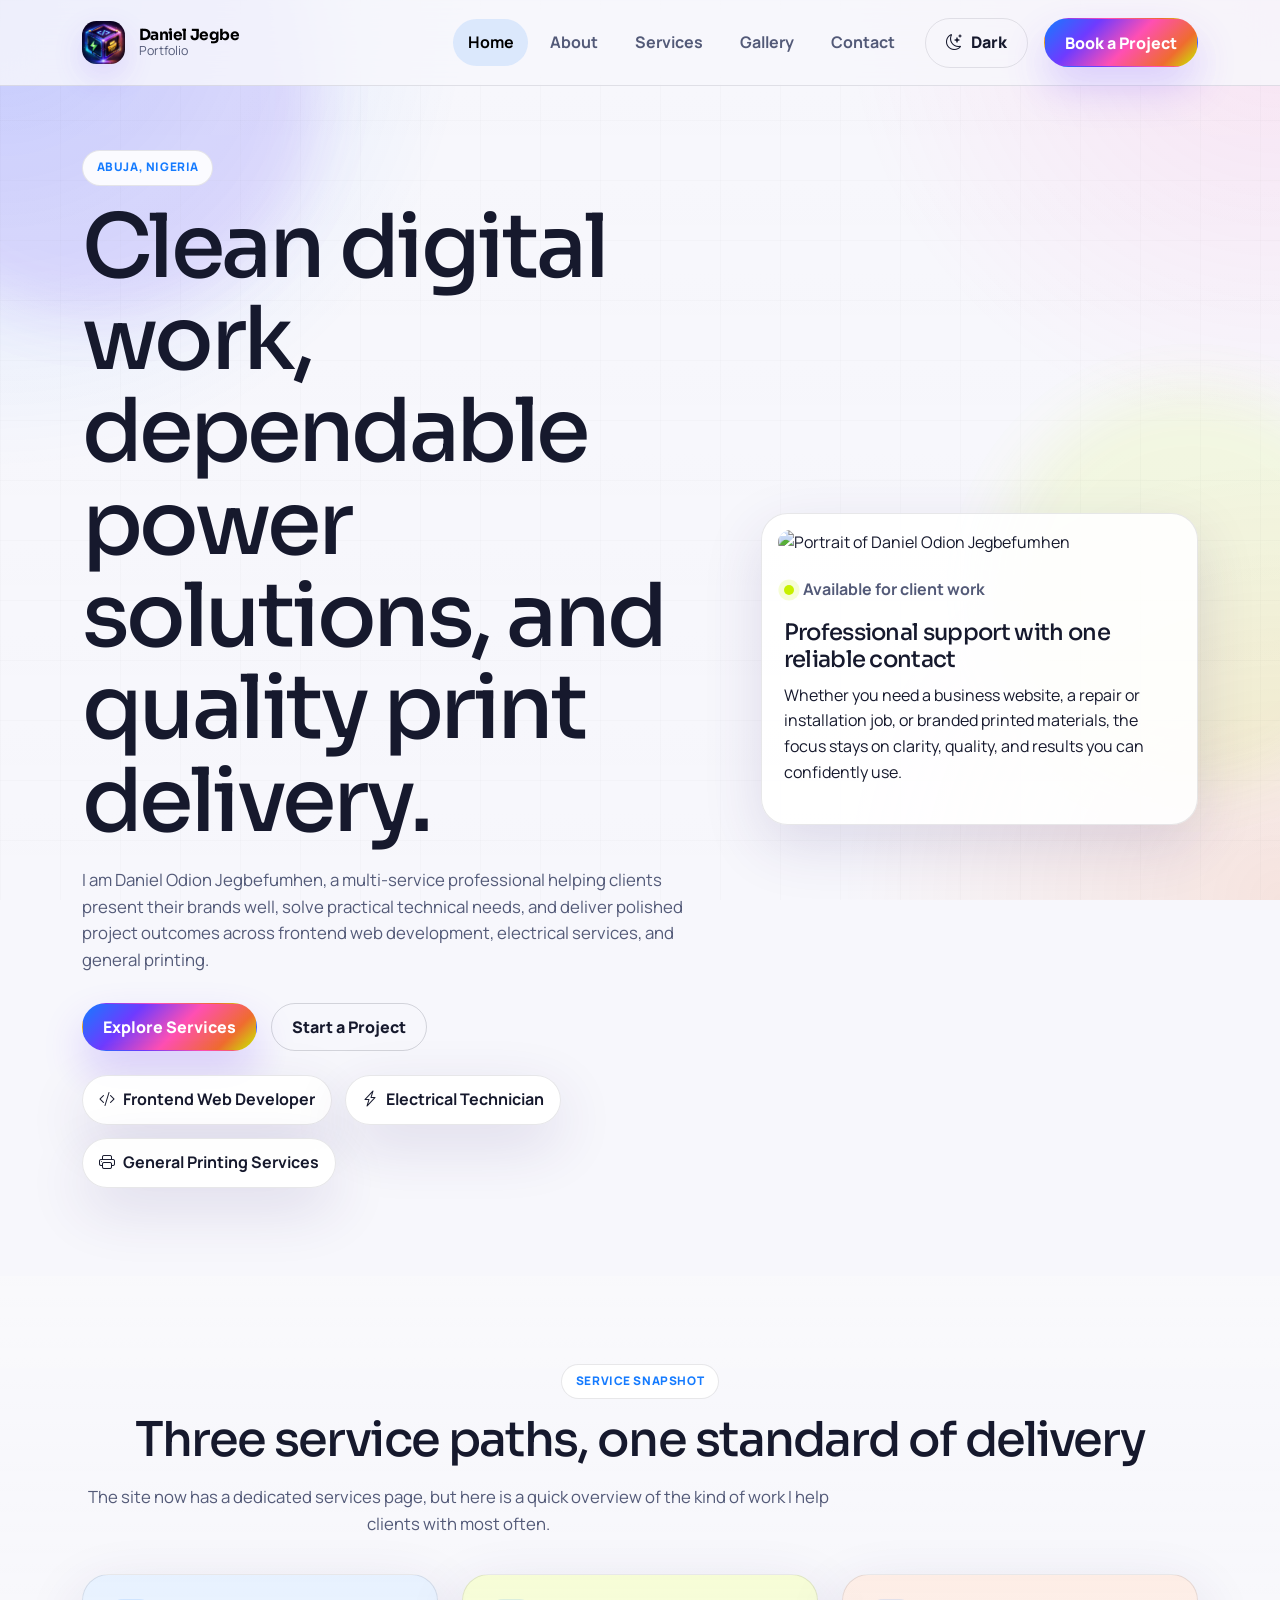
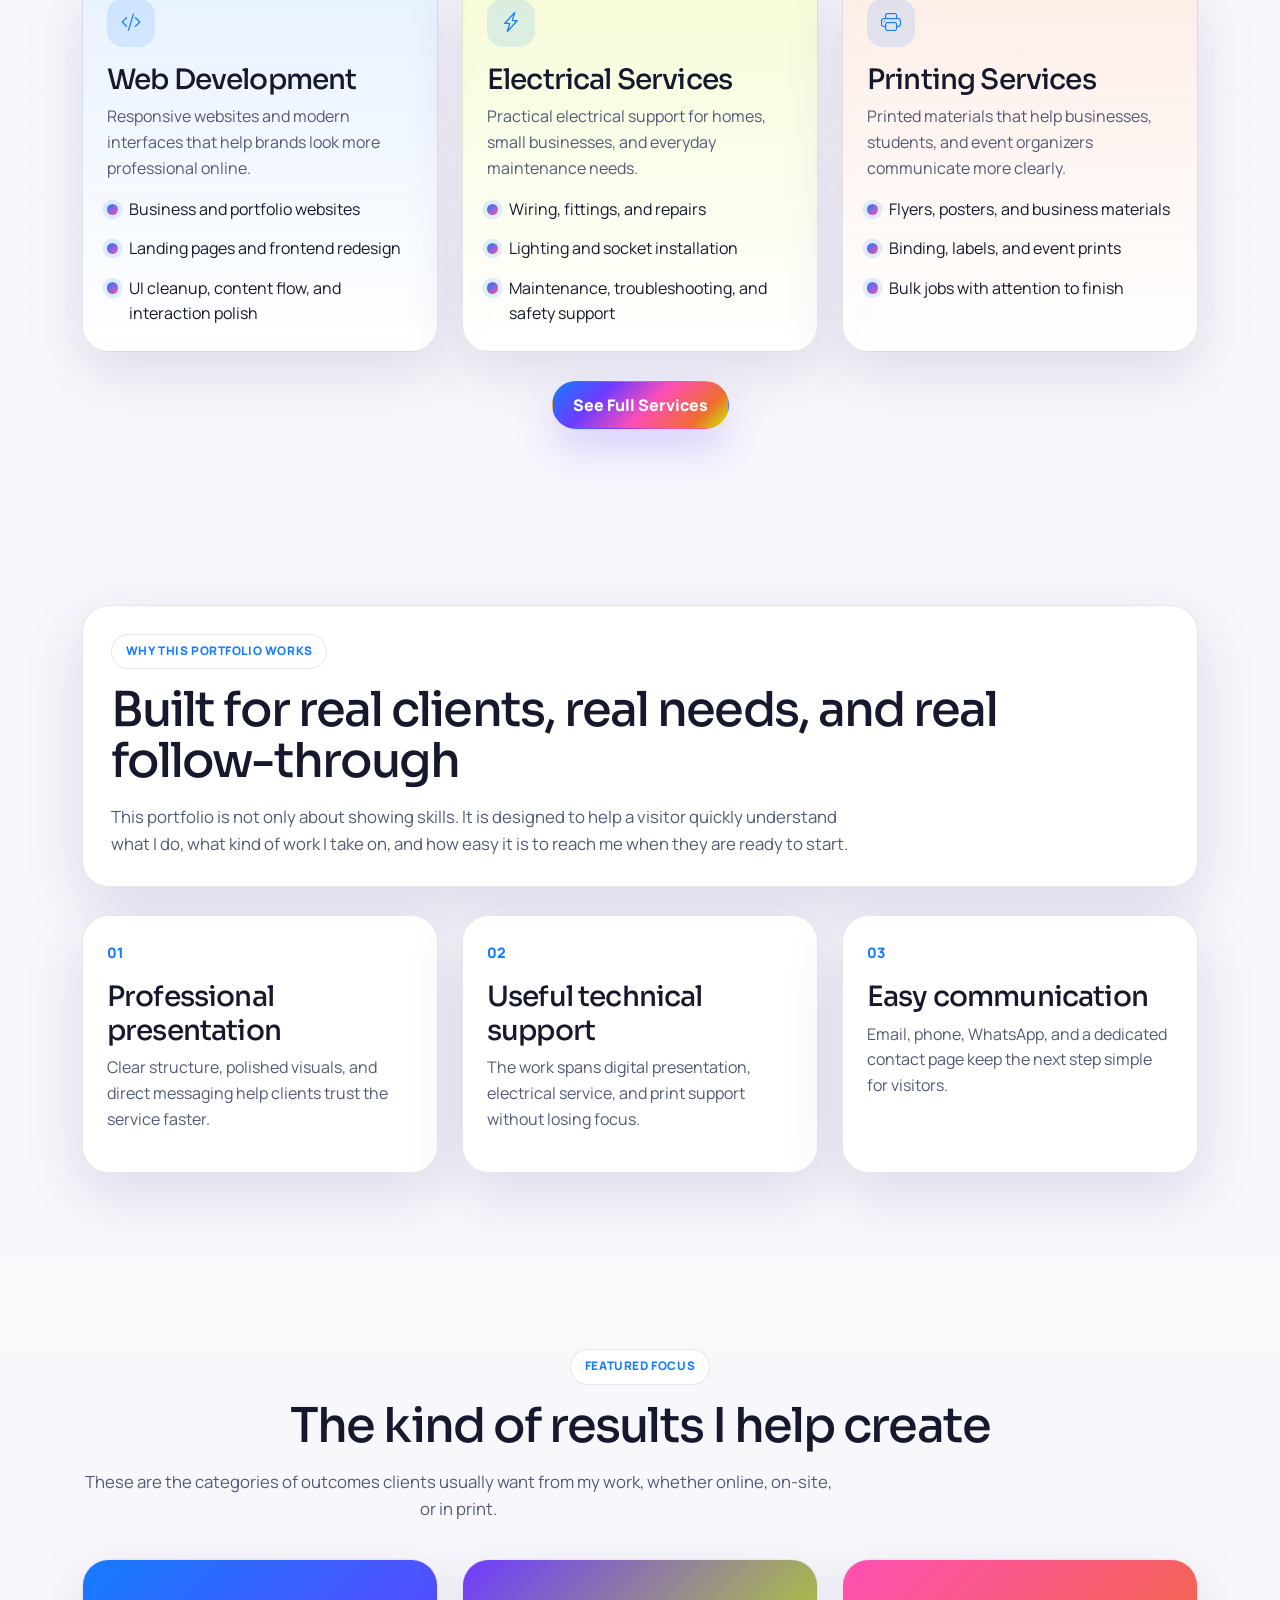
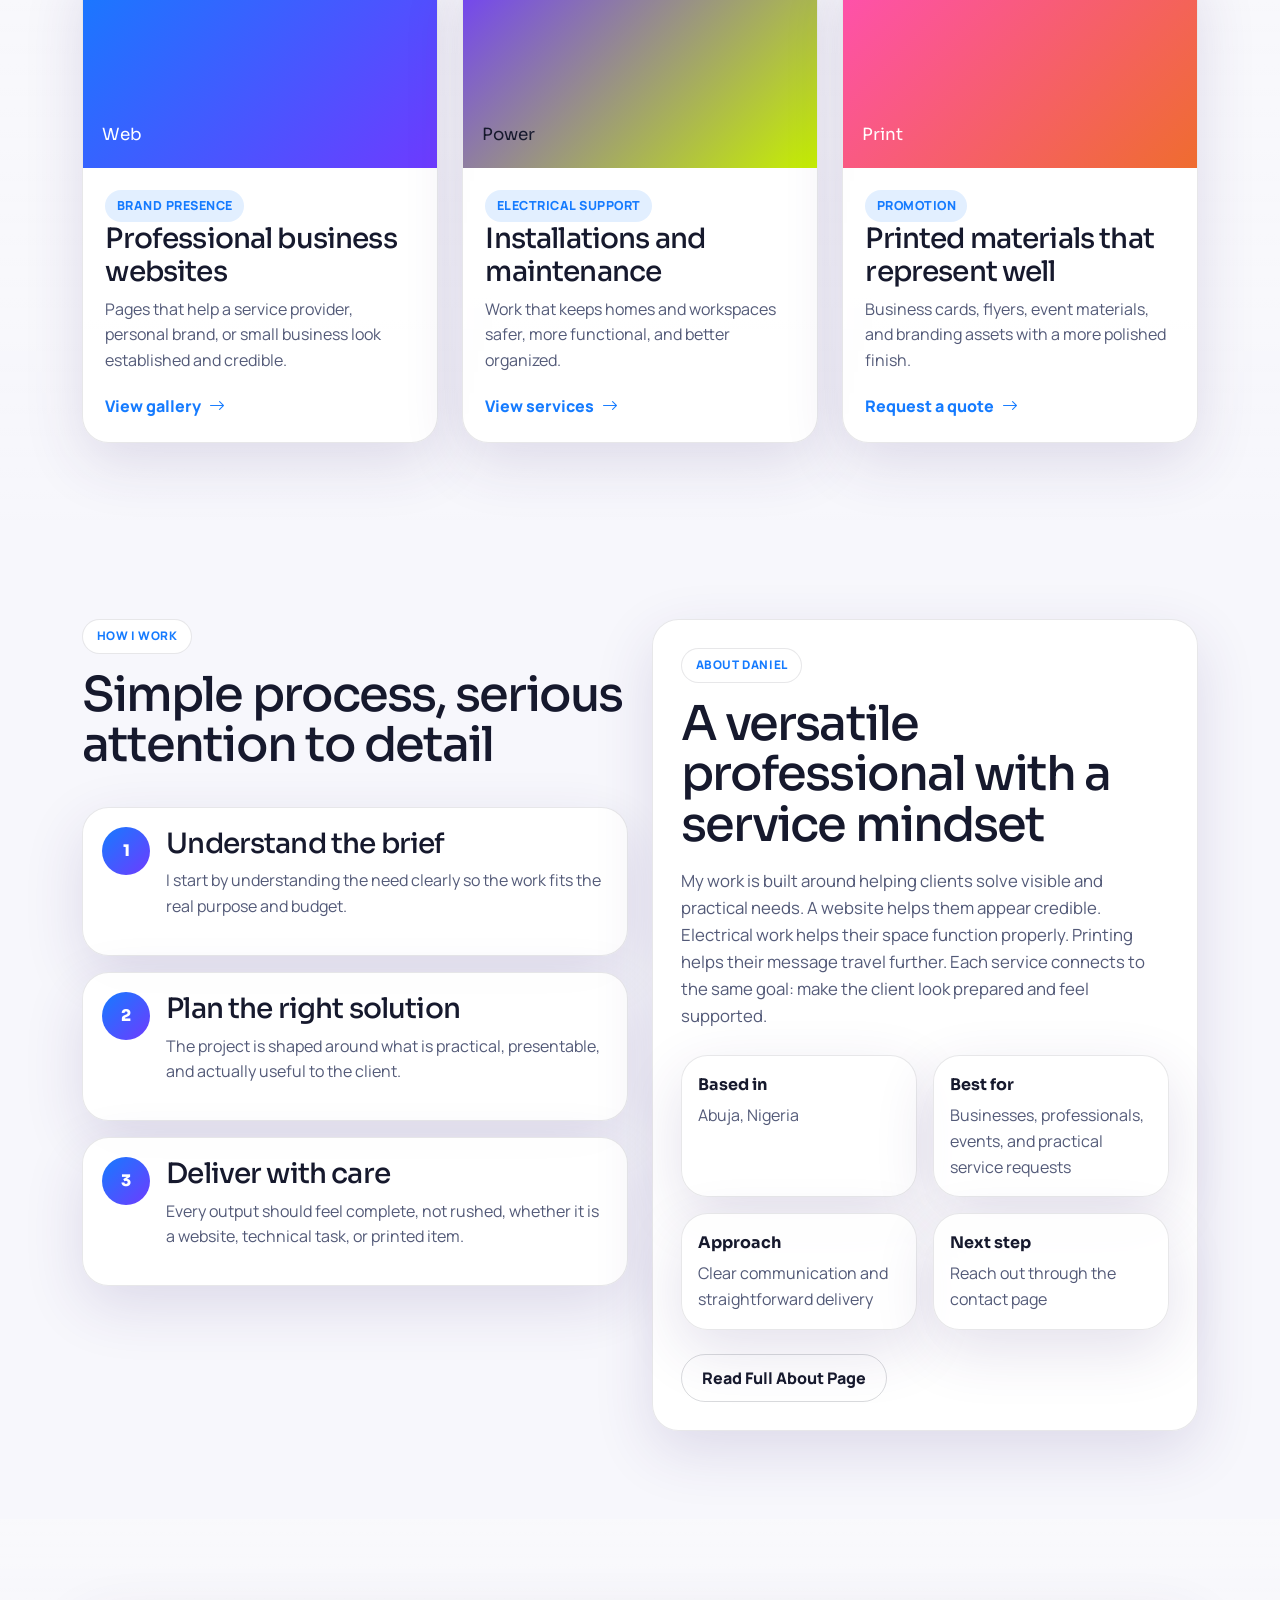
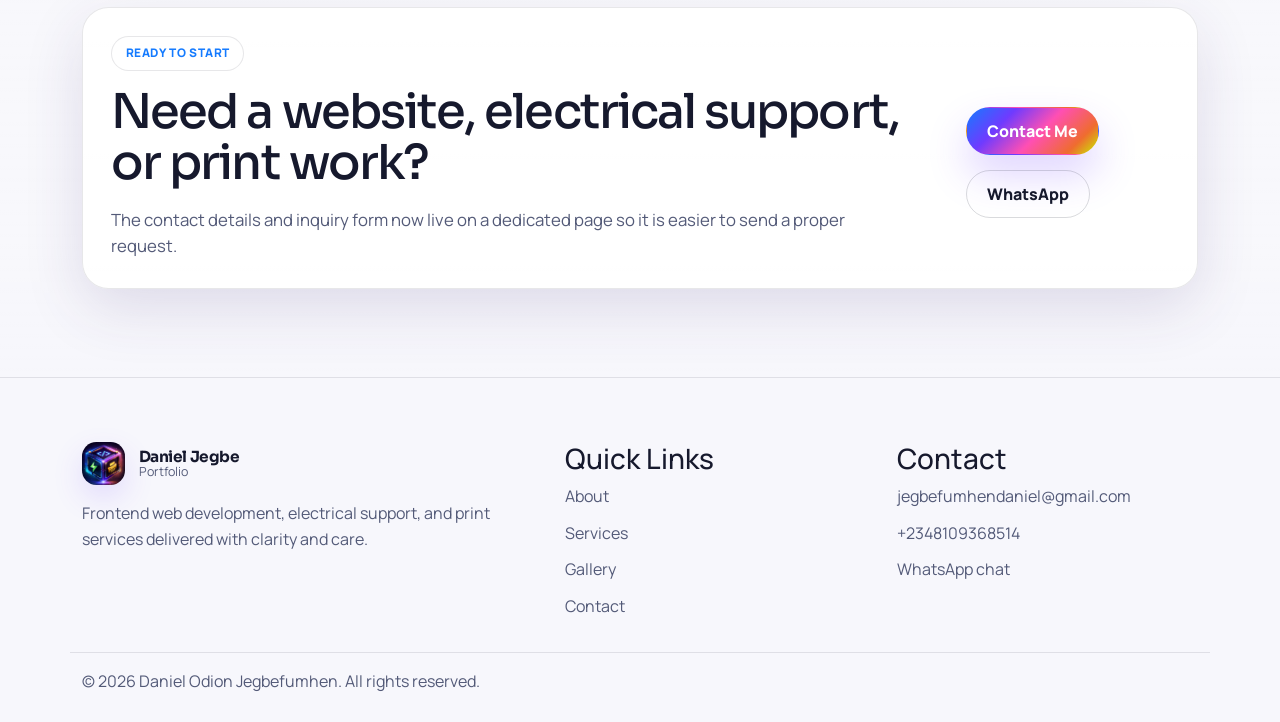
==== commit 79880fdd: "modified: README.md, about.html, css/style.css, gallery.html, index.html, js/script.js and created n" ====
--- a/index.html
+++ b/index.html
@@ -1,678 +1,371 @@
 <!doctype html>
 <html lang="en">
 <head>
-  <meta charset="utf-8" />
-  <meta name="viewport" content="width=device-width, initial-scale=1" />
-  <title>Daniel Odion Jegbefumhen — Portfolio</title>
-  
+  <meta charset="utf-8">
+  <meta name="viewport" content="width=device-width, initial-scale=1">
+  <title>Daniel Odion Jegbefumhen | Multi-Service Portfolio</title>
+  <meta name="description" content="Portfolio of Daniel Odion Jegbefumhen, offering frontend web development, electrical services, and printing solutions in Abuja, Nigeria.">
   <link rel="icon" type="image/png" href="assets/img/Link Logo.png">
+  <link rel="preconnect" href="https://fonts.googleapis.com">
+  <link rel="preconnect" href="https://fonts.gstatic.com" crossorigin>
+  <link href="https://fonts.googleapis.com/css2?family=Manrope:wght@400;500;600;700;800&family=Sora:wght@600;700;800&display=swap" rel="stylesheet">
   <link href="https://cdn.jsdelivr.net/npm/bootstrap@5.3.3/dist/css/bootstrap.min.css" rel="stylesheet">
   <link rel="stylesheet" href="https://cdn.jsdelivr.net/npm/bootstrap-icons@1.11.3/font/bootstrap-icons.min.css">
-  <link rel="stylesheet" href="css/style.css" />
-
-  <meta name="description" content="Frontend Web Developer • Electrical Engineer • General Printing Services" />
+  <link rel="stylesheet" href="css/style.css">
 </head>
-
 <body>
-  <!-- Animated Background -->
-  <div class="fx-bg" aria-hidden="true">
-    <div class="fx-grid"></div>
-    <div class="fx-corner-glow glow-tl"></div>
-    <div class="fx-corner-glow glow-tr"></div>
-    <div class="fx-corner-glow glow-bl"></div>
-    <div class="fx-corner-glow glow-br"></div>
-    <div class="hero-tech-stage fx-global-tech" aria-hidden="true">
-      <div class="hero-circuit-frame">
-        <span class="hero-node node-tl"></span>
-        <span class="hero-node node-tr"></span>
-        <span class="hero-node node-bl"></span>
-        <span class="hero-node node-br"></span>
-        <span class="hero-node node-lm"></span>
-        <span class="hero-node node-rm"></span>
-        <span class="hero-node node-tm"></span>
-        <span class="hero-node node-bm"></span>
-
-        <div class="hero-hub-chip" aria-hidden="true">
-          <span class="hub-chip-core"></span>
-        </div>
-        <div class="hero-hub-trace hub-trace-top"></div>
-        <div class="hero-hub-trace hub-trace-right"></div>
-        <div class="hero-hub-trace hub-trace-bottom"></div>
-        <div class="hero-hub-trace hub-trace-left"></div>
-        <div class="hero-hub-trace hub-trace-tl"></div>
-        <div class="hero-hub-trace hub-trace-tr"></div>
-        <div class="hero-hub-trace hub-trace-bl"></div>
-        <div class="hero-hub-trace hub-trace-br"></div>
-        <div class="hero-hub-trace hub-trace-zig-r1"></div>
-        <div class="hero-hub-trace hub-trace-zig-r2"></div>
-        <div class="hero-hub-trace hub-trace-zig-l1"></div>
-        <div class="hero-hub-trace hub-trace-zig-l2"></div>
-        <div class="hero-hub-trace hub-trace-zig-t1"></div>
-        <div class="hero-hub-trace hub-trace-zig-b1"></div>
-        <div class="hero-hub-trace hub-trace-zig-tr1"></div>
-        <div class="hero-hub-trace hub-trace-zig-bl1"></div>
-      </div>
-
-      <div class="hero-live-core">
-        <div class="core-glow"></div>
-        <div class="core-ring ring-1"></div>
-        <div class="core-ring ring-2"></div>
-        <div class="core-ring ring-3"></div>
-        <div class="core-ring ring-4"></div>
-        <div class="core-ring ring-5"></div>
-        <div class="core-center">
-          <span id="heroSkillWord" class="core-word">HTML</span>
-        </div>
-      </div>
-    </div>
-    <canvas id="fxCanvas"></canvas>
+  <div class="site-bg" aria-hidden="true">
+    <span class="bg-blur blur-a"></span>
+    <span class="bg-blur blur-b"></span>
+    <span class="bg-grid"></span>
   </div>
 
-  <div id="scrollProgress" class="scroll-progress"></div>
-
-  <!-- NAV -->
-  <nav class="navbar navbar-expand-lg navbar-dark sticky-top nav-glass">
+  <nav class="navbar navbar-expand-lg site-nav sticky-top">
     <div class="container">
-      <a class="navbar-brand brand" href="index.html">
-        <img class="brand-icon" src="assets/img/Link Logo.png" alt="" aria-hidden="true">
-        <span class="fw-semibold">Daniel Jegbe</span>
-        <span class="brand-sub">Portfolio</span>
+      <a class="navbar-brand brand-mark" href="index.html">
+        <img src="assets/img/Link Logo.png" alt="Daniel Jegbe logo">
+        <span>
+          <strong>Daniel Jegbe</strong>
+          <small>Portfolio</small>
+        </span>
       </a>
 
-      <button class="navbar-toggler border-0" type="button" data-bs-toggle="collapse" data-bs-target="#nav">
+      <button class="navbar-toggler nav-toggle" type="button" data-bs-toggle="collapse" data-bs-target="#siteNav" aria-controls="siteNav" aria-expanded="false" aria-label="Toggle navigation">
         <span class="navbar-toggler-icon"></span>
       </button>
 
-      <div id="nav" class="collapse navbar-collapse">
+      <div class="collapse navbar-collapse" id="siteNav">
         <ul class="navbar-nav ms-auto align-items-lg-center gap-lg-2">
-          <li class="nav-item">
-            <a class="nav-link" href="about.html"><i class="bi bi-person-circle me-1"></i>About</a>
-          </li>
-          <li class="nav-item">
-            <a class="nav-link" href="gallery.html"><i class="bi bi-images me-1"></i>Gallery</a>
-          </li>
-          <li class="nav-item">
-            <a class="nav-link" href="#tracks"><i class="bi bi-diagram-3 me-1"></i>My Tracks</a>
-          </li>
-          <li class="nav-item">
-            <a class="nav-link" href="#work"><i class="bi bi-grid-3x3-gap me-1"></i>Portfolio</a>
-          </li>
-          <li class="nav-item">
-            <a class="nav-link" href="#contact"><i class="bi bi-chat-dots me-1"></i>Contact</a>
+          <li class="nav-item"><a class="nav-link active" aria-current="page" href="index.html">Home</a></li>
+          <li class="nav-item"><a class="nav-link" href="about.html">About</a></li>
+          <li class="nav-item"><a class="nav-link" href="services.html">Services</a></li>
+          <li class="nav-item"><a class="nav-link" href="gallery.html">Gallery</a></li>
+          <li class="nav-item"><a class="nav-link" href="contact.html">Contact</a></li>
+          <li class="nav-item ms-lg-2">
+            <button id="themeToggle" class="theme-toggle" type="button" aria-label="Toggle theme">
+              <i class="bi bi-moon-stars"></i>
+              <span>Theme</span>
+            </button>
           </li>
           <li class="nav-item ms-lg-2">
-            <button id="themeToggle" class="btn btn-ghost btn-sm px-3" type="button" aria-label="Toggle theme">
-              <i class="bi bi-moon-stars"></i>
-            </button>
-          </li>
-
-          <li class="nav-item ms-lg-2">
-            <a class="btn btn-neon btn-sm px-3" href="#contact">
-              <i class="bi bi-lightning-charge"></i> Hire Me
-            </a>
+            <a class="btn btn-brand" href="contact.html">Book a Project</a>
           </li>
         </ul>
       </div>
     </div>
   </nav>
 
-  <!-- HERO -->
-  <header class="section hero" id="home">
-    <div class="container">
-      <div class="row g-4 align-items-center">
-
-        <!-- DP FIRST on small screens -->
-        <div class="col-lg-5 order-0 order-lg-0">
-          <div class="dp-wrap reveal">
-            <div class="dp-shield tilt-card fx-crosszoom">
-
-              <!-- Shield border + clipPath (same shield aspect from earlier) -->
-              <svg class="shield-border" viewBox="0 0 200 240" preserveAspectRatio="none" aria-hidden="true">
-                <defs>
-                  <linearGradient id="shieldGradient" x1="0%" y1="0%" x2="100%" y2="100%">
-                    <stop offset="0%" stop-color="var(--blue)"></stop>
-                    <stop offset="40%" stop-color="var(--purple1)"></stop>
-                    <stop offset="70%" stop-color="var(--green)"></stop>
-                    <stop offset="100%" stop-color="var(--gold)"></stop>
-                  </linearGradient>
-
-                  <clipPath id="shieldClip">
-                    <path d="M 100,10 L 180,40 L 180,140 Q 180,200 100,230 Q 20,200 20,140 L 20,40 Z"></path>
-                  </clipPath>
-                </defs>
-
-                <path
-                  d="M 100,10 L 180,40 L 180,140 Q 180,200 100,230 Q 20,200 20,140 L 20,40 Z"
-                  fill="none"
-                  stroke="url(#shieldGradient)"
-                  stroke-width="4"
-                  class="shield-stroke"
-                ></path>
-              </svg>
-
-              <!-- Image area (two layers crossfade so no blank gap) -->
-              <div class="shield-image-area">
-                <svg class="shield-layer is-active" viewBox="0 0 200 240" preserveAspectRatio="none">
-                  <image
-                    id="profileImgA"
-                    href=""
-                    clip-path="url(#shieldClip)"
-                    width="200"
-                    height="240"
-                    preserveAspectRatio="xMidYMid slice"
-                  ></image>
-                </svg>
-
-                <svg class="shield-layer" viewBox="0 0 200 240" preserveAspectRatio="none">
-                  <image
-                    id="profileImgB"
-                    href=""
-                    clip-path="url(#shieldClip)"
-                    width="200"
-                    height="240"
-                    preserveAspectRatio="xMidYMid slice"
-                  ></image>
-                </svg>
-              </div>
-
-
-              <div class="dp-badges" aria-hidden="true">
-                <span class="dp-badge b-web"><i class="bi bi-code-slash"></i></span>
-                <span class="dp-badge b-elec"><i class="bi bi-lightning-charge"></i></span>
-                <span class="dp-badge b-print"><i class="bi bi-printer"></i></span>
-              </div>
-            </div>
-
-            <div class="dp-status">
-              <span class="pulse"></span>
-              Available for Projects
-            </div>
-          </div>
-        </div>
-
-        <div class="col-lg-7 order-1 order-lg-1">
-          <h1 class="display-4 fw-bold hero-title reveal">
-            Hi, I’m
-            <span class="text-glow d-inline-block">
-              <span id="typedName"></span><span class="typing-caret">|</span>
-            </span>
-          </h1>
-
-          <div class="chip mt-3 mb-3 reveal">
-            <i class="bi bi-stars"></i>
-            <span>Frontend Web Developer | Electrical Engineer | General Printing Services</span>
-            <i class="bi bi-stars"></i>
-          </div>
-
-          <!-- <div class="hero-sub reveal mt-2">
-            Frontend Web Developer • Electrical Engineer • General Printing Services
-          </div> -->
-
-          <p class="lead mt-3 text-readable reveal" style="font-weight: 600">
-            I deliver premium results across three powerful lanes: modern frontend websites that look expensive and work flawlessly,
-            safe and reliable electrical installations/maintenance, and high-quality printing that makes brands and events stand out.
-            I’m detail-focused, fast, and quality-driven — let’s build something outstanding.
+  <main>
+    <header class="hero section-pad">
+      <div class="container">
+        <div class="row align-items-center g-5">
+          <div class="col-lg-7">
+            <span class="eyebrow" data-reveal>Abuja, Nigeria</span>
+            <h1 class="display-title" data-reveal>Clean digital work, dependable power solutions, and quality print delivery.</h1>
+            <p class="hero-copy" data-reveal>
+              I am Daniel Odion Jegbefumhen, a multi-service professional helping clients present their brands well, solve practical technical needs,
+              and deliver polished project outcomes across frontend web development, electrical services, and general printing.
+            </p>
+
+            <div class="hero-actions" data-reveal>
+              <a class="btn btn-brand" href="services.html">Explore Services</a>
+              <a class="btn btn-outline-brand" href="contact.html">Start a Project</a>
+            </div>
+
+            <div class="badge-cluster" data-reveal>
+              <span class="accent-badge"><i class="bi bi-code-slash"></i> Frontend Web Developer</span>
+              <span class="accent-badge"><i class="bi bi-lightning-charge"></i> Electrical Technician</span>
+              <span class="accent-badge"><i class="bi bi-printer"></i> General Printing Services</span>
+            </div>
+          </div>
+
+          <div class="col-lg-5">
+            <aside class="profile-panel" data-reveal>
+              <div class="profile-media">
+                <img id="heroProfileImage" src="assets/img/Dan_HD.png" alt="Portrait of Daniel Odion Jegbefumhen">
+              </div>
+              <div class="profile-copy">
+                <span class="status-pill"><span class="status-dot"></span> Available for client work</span>
+                <h2>Professional support with one reliable contact</h2>
+                <p>
+                  Whether you need a business website, a repair or installation job, or branded printed materials,
+                  the focus stays on clarity, quality, and results you can confidently use.
+                </p>
+              </div>
+            </aside>
+          </div>
+        </div>
+      </div>
+    </header>
+
+    <section class="section-pad section-shell">
+      <div class="container">
+        <div class="section-heading" data-reveal>
+          <span class="eyebrow">Service Snapshot</span>
+          <h2 class="section-title">Three service paths, one standard of delivery</h2>
+          <p class="section-copy">
+            The site now has a dedicated services page, but here is a quick overview of the kind of work I help clients with most often.
           </p>
-
-          <div class="motto reveal mt-3">
-            <i class="bi bi-gem"></i>
-            <span>We Build It, Power It, And Bring It to Life With Innovation in Web, Precision in Power, Quality in Printing.</span>
-            <i class="bi bi-gem"></i>
-          </div>
-
-          <div class="d-flex flex-wrap gap-2 mt-4 reveal">
-            <a class="btn btn-neon px-4" href="#work"><i class="bi bi-grid-3x3-gap"></i> View My Work</a>
-            <a class="btn btn-ghost px-4" href="#tracks"><i class="bi bi-diagram-3"></i> My Tracks</a>
-            <a class="btn btn-ghost px-4" href="#contact"><i class="bi bi-chat-dots"></i> Contact</a>
-          </div>
-
-          <div class="social mt-4 reveal">
-            <a class="social-btn" href="https://www.linkedin.com/in/daniel-jegbefumhen-944aa9156/" target="_blank" aria-label="LinkedIn"><i class="bi bi-linkedin"></i></a>
-            <a class="social-btn" href="https://github.com/Lorddan212" target="_blank" aria-label="GitHub"><i class="bi bi-github"></i></a>
-            <a class="social-btn" href="https://x.com/lorddan212" target="_blank" aria-label="X"><i class="bi bi-twitter-x"></i></a>
-            <a class="social-btn" href="https://www.tiktok.com/@lorddan212?lang=en" target="_blank" aria-label="TikTok"><i class="bi bi-tiktok"></i></a>
-            <a class="social-btn" href="https://www.youtube.com/@Lorddan212" target="_blank" aria-label="YouTube"><i class="bi bi-youtube"></i></a>
-            <a class="social-btn" href="https://web.facebook.com/Lorddan212" target="_blank" aria-label="Facebook"><i class="bi bi-facebook"></i></a>
-          </div>
-        </div>
-
+        </div>
+
+        <div class="row g-4">
+          <div class="col-lg-4">
+            <article class="service-card tone-web" data-reveal>
+              <div class="service-icon"><i class="bi bi-code-slash"></i></div>
+              <h3>Web Development</h3>
+              <p>Responsive websites and modern interfaces that help brands look more professional online.</p>
+              <ul class="feature-list">
+                <li>Business and portfolio websites</li>
+                <li>Landing pages and frontend redesign</li>
+                <li>UI cleanup, content flow, and interaction polish</li>
+              </ul>
+            </article>
+          </div>
+
+          <div class="col-lg-4">
+            <article class="service-card tone-electric" data-reveal>
+              <div class="service-icon"><i class="bi bi-lightning-charge"></i></div>
+              <h3>Electrical Services</h3>
+              <p>Practical electrical support for homes, small businesses, and everyday maintenance needs.</p>
+              <ul class="feature-list">
+                <li>Wiring, fittings, and repairs</li>
+                <li>Lighting and socket installation</li>
+                <li>Maintenance, troubleshooting, and safety support</li>
+              </ul>
+            </article>
+          </div>
+
+          <div class="col-lg-4">
+            <article class="service-card tone-print" data-reveal>
+              <div class="service-icon"><i class="bi bi-printer"></i></div>
+              <h3>Printing Services</h3>
+              <p>Printed materials that help businesses, students, and event organizers communicate more clearly.</p>
+              <ul class="feature-list">
+                <li>Flyers, posters, and business materials</li>
+                <li>Binding, labels, and event prints</li>
+                <li>Bulk jobs with attention to finish</li>
+              </ul>
+            </article>
+          </div>
+        </div>
+
+        <div class="section-cta text-center" data-reveal>
+          <a class="btn btn-brand" href="services.html">See Full Services</a>
+        </div>
+      </div>
+    </section>
+
+    <section class="section-pad">
+      <div class="container">
+        <div class="split-banner" data-reveal>
+          <div>
+            <span class="eyebrow">Why This Portfolio Works</span>
+            <h2 class="section-title">Built for real clients, real needs, and real follow-through</h2>
+          </div>
+          <p class="section-copy mb-0">
+            This portfolio is not only about showing skills. It is designed to help a visitor quickly understand what I do,
+            what kind of work I take on, and how easy it is to reach me when they are ready to start.
+          </p>
+        </div>
+
+        <div class="row g-4 mt-1">
+          <div class="col-md-4">
+            <article class="value-card" data-reveal>
+              <span class="value-number">01</span>
+              <h3>Professional presentation</h3>
+              <p>Clear structure, polished visuals, and direct messaging help clients trust the service faster.</p>
+            </article>
+          </div>
+          <div class="col-md-4">
+            <article class="value-card" data-reveal>
+              <span class="value-number">02</span>
+              <h3>Useful technical support</h3>
+              <p>The work spans digital presentation, electrical service, and print support without losing focus.</p>
+            </article>
+          </div>
+          <div class="col-md-4">
+            <article class="value-card" data-reveal>
+              <span class="value-number">03</span>
+              <h3>Easy communication</h3>
+              <p>Email, phone, WhatsApp, and a dedicated contact page keep the next step simple for visitors.</p>
+            </article>
+          </div>
+        </div>
+      </div>
+    </section>
+
+    <section class="section-pad section-shell">
+      <div class="container">
+        <div class="section-heading" data-reveal>
+          <span class="eyebrow">Featured Focus</span>
+          <h2 class="section-title">The kind of results I help create</h2>
+          <p class="section-copy">
+            These are the categories of outcomes clients usually want from my work, whether online, on-site, or in print.
+          </p>
+        </div>
+
+        <div class="row g-4">
+          <div class="col-md-6 col-xl-4">
+            <article class="portfolio-card" data-reveal>
+              <div class="portfolio-thumb thumb-web"><span>Web</span></div>
+              <div class="portfolio-body">
+                <span class="tag-pill">Brand Presence</span>
+                <h3>Professional business websites</h3>
+                <p>Pages that help a service provider, personal brand, or small business look established and credible.</p>
+                <a class="inline-link" href="gallery.html">View gallery <i class="bi bi-arrow-right"></i></a>
+              </div>
+            </article>
+          </div>
+
+          <div class="col-md-6 col-xl-4">
+            <article class="portfolio-card" data-reveal>
+              <div class="portfolio-thumb thumb-electric"><span>Power</span></div>
+              <div class="portfolio-body">
+                <span class="tag-pill">Electrical Support</span>
+                <h3>Installations and maintenance</h3>
+                <p>Work that keeps homes and workspaces safer, more functional, and better organized.</p>
+                <a class="inline-link" href="services.html">View services <i class="bi bi-arrow-right"></i></a>
+              </div>
+            </article>
+          </div>
+
+          <div class="col-md-6 col-xl-4">
+            <article class="portfolio-card" data-reveal>
+              <div class="portfolio-thumb thumb-print"><span>Print</span></div>
+              <div class="portfolio-body">
+                <span class="tag-pill">Promotion</span>
+                <h3>Printed materials that represent well</h3>
+                <p>Business cards, flyers, event materials, and branding assets with a more polished finish.</p>
+                <a class="inline-link" href="contact.html">Request a quote <i class="bi bi-arrow-right"></i></a>
+              </div>
+            </article>
+          </div>
+        </div>
+      </div>
+    </section>
+
+    <section class="section-pad">
+      <div class="container">
+        <div class="row g-4 align-items-start">
+          <div class="col-lg-6">
+            <div class="section-heading text-start narrow" data-reveal>
+              <span class="eyebrow">How I Work</span>
+              <h2 class="section-title">Simple process, serious attention to detail</h2>
+            </div>
+
+            <div class="timeline-steps">
+              <article class="timeline-item" data-reveal>
+                <span>1</span>
+                <div>
+                  <h3>Understand the brief</h3>
+                  <p>I start by understanding the need clearly so the work fits the real purpose and budget.</p>
+                </div>
+              </article>
+
+              <article class="timeline-item" data-reveal>
+                <span>2</span>
+                <div>
+                  <h3>Plan the right solution</h3>
+                  <p>The project is shaped around what is practical, presentable, and actually useful to the client.</p>
+                </div>
+              </article>
+
+              <article class="timeline-item" data-reveal>
+                <span>3</span>
+                <div>
+                  <h3>Deliver with care</h3>
+                  <p>Every output should feel complete, not rushed, whether it is a website, technical task, or printed item.</p>
+                </div>
+              </article>
+            </div>
+          </div>
+
+          <div class="col-lg-6">
+            <div class="about-panel" data-reveal>
+              <span class="eyebrow">About Daniel</span>
+              <h2 class="section-title">A versatile professional with a service mindset</h2>
+              <p class="section-copy">
+                My work is built around helping clients solve visible and practical needs. A website helps them appear credible.
+                Electrical work helps their space function properly. Printing helps their message travel further. Each service connects to the same goal:
+                make the client look prepared and feel supported.
+              </p>
+              <div class="mini-grid">
+                <div class="mini-tile">
+                  <strong>Based in</strong>
+                  <span>Abuja, Nigeria</span>
+                </div>
+                <div class="mini-tile">
+                  <strong>Best for</strong>
+                  <span>Businesses, professionals, events, and practical service requests</span>
+                </div>
+                <div class="mini-tile">
+                  <strong>Approach</strong>
+                  <span>Clear communication and straightforward delivery</span>
+                </div>
+                <div class="mini-tile">
+                  <strong>Next step</strong>
+                  <span>Reach out through the contact page</span>
+                </div>
+              </div>
+              <a class="btn btn-outline-brand mt-4" href="about.html">Read Full About Page</a>
+            </div>
+          </div>
+        </div>
+      </div>
+    </section>
+
+    <section class="section-pad section-shell">
+      <div class="container">
+        <div class="cta-panel" data-reveal>
+          <div>
+            <span class="eyebrow">Ready To Start</span>
+            <h2 class="section-title">Need a website, electrical support, or print work?</h2>
+            <p class="section-copy mb-0">The contact details and inquiry form now live on a dedicated page so it is easier to send a proper request.</p>
+          </div>
+          <div class="cta-actions">
+            <a class="btn btn-brand" href="contact.html">Contact Me</a>
+            <a class="btn btn-outline-brand" href="#" data-whatsapp-link>WhatsApp</a>
+          </div>
+        </div>
+      </div>
+    </section>
+  </main>
+
+  <footer class="site-footer">
+    <div class="container footer-grid">
+      <div>
+        <a class="brand-mark footer-brand" href="index.html">
+          <img src="assets/img/Link Logo.png" alt="Daniel Jegbe logo">
+          <span>
+            <strong>Daniel Jegbe</strong>
+            <small>Portfolio</small>
+          </span>
+        </a>
+        <p class="footer-copy">Frontend web development, electrical support, and print services delivered with clarity and care.</p>
+      </div>
+
+      <div>
+        <h3>Quick Links</h3>
+        <ul class="footer-links">
+          <li><a href="about.html">About</a></li>
+          <li><a href="services.html">Services</a></li>
+          <li><a href="gallery.html">Gallery</a></li>
+          <li><a href="contact.html">Contact</a></li>
+        </ul>
+      </div>
+
+      <div>
+        <h3>Contact</h3>
+        <ul class="footer-links">
+          <li><a href="mailto:jegbefumhendaniel@gmail.com">jegbefumhendaniel@gmail.com</a></li>
+          <li><a href="tel:+2348109368514">+2348109368514</a></li>
+          <li><a href="#" data-whatsapp-link>WhatsApp chat</a></li>
+        </ul>
       </div>
     </div>
-    
-    <div class="container mt-4 d-flex flex-wrap gap-2 reveal">
-            <div class="mini-stat">
-              <div class="mini-stat-num">Web</div>
-              <div class="mini-stat-label">Frontend & UI</div>
-            </div>
-            <div class="mini-stat">
-              <div class="mini-stat-num">Electrical</div>
-              <div class="mini-stat-label">Install & Maintenance</div>
-            </div>
-            <div class="mini-stat">
-              <div class="mini-stat-num">Print</div>
-              <div class="mini-stat-label">Brand & Event</div>
-            </div>
-          </div>
-        </div>
-
-    <!-- Floating WhatsApp -->
-    <a id="whatsappFloat" class="wa-float" href="#" target="_blank" aria-label="WhatsApp chat">
-      <i class="bi bi-whatsapp"></i>
-    </a>
-  </header>
-
-  <!-- MY TRACKS -->
-  <section id="tracks" class="section">
-    <div class="container">
-      <div class="section-head reveal">
-        <h2 class="h1 fw-bold">My Tracks</h2>
-        <p class="text-readable mb-0">Three professional lanes — one premium brand.</p>
-      </div>
-
-      <div class="row g-4 mt-2">
-        <div class="col-md-6 col-lg-4">
-          <div class="track-card track-web tilt-card reveal">
-            <div class="track-top">
-              <span class="track-icon"><i class="bi bi-code-slash"></i></span>
-              <span class="track-tag">Web</span>
-            </div>
-            <h3 class="h4 mt-3 fw-semibold">Frontend Web Development</h3>
-            <p class="text-readable">Luxury UI, responsive layouts, interactive frontend experiences, load fast, and work flawlessly on every screen.</p>
-            <ul class="list-unstyled small text-readable mb-0">
-              <li class="li"><i class="bi bi-check2"></i> Portfolio / Business Websites</li>
-              <li class="li"><i class="bi bi-check2"></i> Landing Pages & Funnels</li>
-              <li class="li"><i class="bi bi-check2"></i> Redesign, Speed & SEO Basics</li>
-            </ul>
-            <div class="track-fx web-fx" aria-hidden="true">
-              <span class="scan"></span>
-              <span class="particles"></span>
-            </div>
-          </div>
-        </div>
-
-        <div class="col-md-6 col-lg-4">
-          <div class="track-card track-elec tilt-card reveal">
-            <div class="track-top">
-              <span class="track-icon"><i class="bi bi-lightning-charge"></i></span>
-              <span class="track-tag">Electrical</span>
-            </div>
-            <h3 class="h4 mt-3 fw-semibold">Electrical Engineering</h3>
-            <p class="text-readable">Safe, clean installations, troubleshooting, clean power solutions, and maintenance for homes and offices..</p>
-            <ul class="list-unstyled small text-readable mb-0">
-              <li class="li"><i class="bi bi-check2"></i> Wiring, Sockets, Distribution</li>
-              <li class="li"><i class="bi bi-check2"></i> Fault Diagnosis & Fixes</li>
-              <li class="li"><i class="bi bi-check2"></i> Preventive Maintenance</li>
-            </ul>
-            <div class="track-fx elec-fx" aria-hidden="true">
-              <span class="bolt"></span>
-              <span class="spark"></span>
-            </div>
-          </div>
-        </div>
-
-        <div class="col-md-6 col-lg-4">
-          <div class="track-card track-print tilt-card reveal">
-            <div class="track-top">
-              <span class="track-icon"><i class="bi bi-printer"></i></span>
-              <span class="track-tag">Print</span>
-            </div>
-            <h3 class="h4 mt-3 fw-semibold">General Printing</h3>
-            <p class="text-readable">Premium high-quality printing that makes your brand, events and marketing looks premium and unforgettable.</p>
-            <ul class="list-unstyled small text-readable mb-0">
-              <li class="li"><i class="bi bi-check2"></i> Flyers, Banners, Business Cards</li>
-              <li class="li"><i class="bi bi-check2"></i> Event Branding & Designs</li>
-              <li class="li"><i class="bi bi-check2"></i> Bulk Orders (Fast Turnaround)</li>
-            </ul>
-            <div class="track-fx print-fx" aria-hidden="true">
-              <span class="paper"></span>
-              <span class="ink"></span>
-            </div>
-          </div>
-        </div>
-      </div>
-
-    </div>
-  </section>
-
-  <!-- PORTFOLIO -->
-  <section id="work" class="section">
-    <div class="container">
-      <div class="section-head reveal">
-        <h2 class="h1 fw-bold">Portfolio</h2>
-        <p class="text-readable mb-0">Samples for now — replace anytime.</p>
-      </div>
-
-      <div class="row g-4 mt-2">
-
-        <!-- WEB x3 -->
-        <div class="col-md-6 col-lg-4">
-          <div class="work-card work-web tilt-card reveal">
-            <div class="work-thumb">
-              <img class="work-img" src="https://images.unsplash.com/photo-1522542550221-31fd19575a2d?auto=format&fit=crop&w=1400&q=70" alt="Web project sample">
-            </div>
-            <div class="p-3">
-              <div class="d-flex justify-content-between align-items-center">
-                <h3 class="h5 mb-0 fw-semibold">Luxury Business Website</h3>
-                <span class="badge badge-web">Web</span>
-              </div>
-              <p class="text-readable small mt-2 mb-3">Premium UI and responsive layout for a modern brand.</p>
-              <div class="d-flex gap-2">
-                <a class="btn btn-ghost btn-sm" href="#" target="_blank"><i class="bi bi-box-arrow-up-right"></i> Live</a>
-                <a class="btn btn-ghost btn-sm" href="#" target="_blank"><i class="bi bi-github"></i> Code</a>
-              </div>
-            </div>
-          </div>
-        </div>
-
-        <div class="col-md-6 col-lg-4">
-          <div class="work-card work-web tilt-card reveal">
-            <div class="work-thumb">
-              <img class="work-img" src="https://images.unsplash.com/photo-1545239351-1141bd82e8a6?auto=format&fit=crop&w=1400&q=70" alt="Web project sample">
-            </div>
-            <div class="p-3">
-              <div class="d-flex justify-content-between align-items-center">
-                <h3 class="h5 mb-0 fw-semibold">Campaign Landing Page</h3>
-                <span class="badge badge-web">Web</span>
-              </div>
-              <p class="text-readable small mt-2 mb-3">High-converting structure with clean UI and CTA flow.</p>
-              <div class="d-flex gap-2">
-                <a class="btn btn-ghost btn-sm" href="#" target="_blank"><i class="bi bi-box-arrow-up-right"></i> Live</a>
-                <a class="btn btn-ghost btn-sm" href="#" target="_blank"><i class="bi bi-github"></i> Code</a>
-              </div>
-            </div>
-          </div>
-        </div>
-
-        <div class="col-md-6 col-lg-4">
-          <div class="work-card work-web tilt-card reveal">
-            <div class="work-thumb">
-              <img class="work-img" src="https://images.unsplash.com/photo-1555066931-4365d14bab8c?auto=format&fit=crop&w=1400&q=70" alt="Web project sample">
-            </div>
-            <div class="p-3">
-              <div class="d-flex justify-content-between align-items-center">
-                <h3 class="h5 mb-0 fw-semibold">Portfolio UI Showcase</h3>
-                <span class="badge badge-web">Web</span>
-              </div>
-              <p class="text-readable small mt-2 mb-3">Futuristic UI layout with interactive components.</p>
-              <div class="d-flex gap-2">
-                <a class="btn btn-ghost btn-sm" href="#" target="_blank"><i class="bi bi-box-arrow-up-right"></i> Live</a>
-                <a class="btn btn-ghost btn-sm" href="#" target="_blank"><i class="bi bi-github"></i> Code</a>
-              </div>
-            </div>
-          </div>
-        </div>
-
-        <!-- ELECTRICAL x3 -->
-        <div class="col-md-6 col-lg-4">
-          <div class="work-card work-elec tilt-card reveal">
-            <div class="work-thumb">
-              <img class="work-img" src="https://images.unsplash.com/photo-1544724569-5f546fd6f2b5?auto=format&fit=crop&w=1400&q=70" alt="Electrical sample">
-            </div>
-            <div class="p-3">
-              <div class="d-flex justify-content-between align-items-center">
-                <h3 class="h5 mb-0 fw-semibold">House Wiring Setup</h3>
-                <span class="badge badge-elec">Electrical</span>
-              </div>
-              <p class="text-readable small mt-2 mb-3">Safety-first wiring and neat finishing.</p>
-              <div class="d-flex gap-2">
-                <a class="btn btn-ghost btn-sm" href="#contact"><i class="bi bi-chat-dots"></i> Request Quote</a>
-              </div>
-            </div>
-          </div>
-        </div>
-
-        <div class="col-md-6 col-lg-4">
-          <div class="work-card work-elec tilt-card reveal">
-            <div class="work-thumb">
-              <img class="work-img" src="https://images.unsplash.com/photo-1581092795360-7a24f1f5d9f0?auto=format&fit=crop&w=1400&q=70" alt="Electrical sample">
-            </div>
-            <div class="p-3">
-              <div class="d-flex justify-content-between align-items-center">
-                <h3 class="h5 mb-0 fw-semibold">Distribution Board</h3>
-                <span class="badge badge-elec">Electrical</span>
-              </div>
-              <p class="text-readable small mt-2 mb-3">Load balancing, clean routing, and protection.</p>
-              <div class="d-flex gap-2">
-                <a class="btn btn-ghost btn-sm" href="#contact"><i class="bi bi-chat-dots"></i> Request Quote</a>
-              </div>
-            </div>
-          </div>
-        </div>
-
-        <div class="col-md-6 col-lg-4">
-          <div class="work-card work-elec tilt-card reveal">
-            <div class="work-thumb">
-              <img class="work-img" src="https://images.unsplash.com/photo-1509395176047-4a66953fd231?auto=format&fit=crop&w=1400&q=70" alt="Electrical sample">
-            </div>
-            <div class="p-3">
-              <div class="d-flex justify-content-between align-items-center">
-                <h3 class="h5 mb-0 fw-semibold">Power / Backup Setup</h3>
-                <span class="badge badge-elec">Electrical</span>
-              </div>
-              <p class="text-readable small mt-2 mb-3">Inverter, changeover, and stability checks.</p>
-              <div class="d-flex gap-2">
-                <a class="btn btn-ghost btn-sm" href="#contact"><i class="bi bi-chat-dots"></i> Request Quote</a>
-              </div>
-            </div>
-          </div>
-        </div>
-
-        <!-- PRINT x3 -->
-        <div class="col-md-6 col-lg-4">
-          <div class="work-card work-print tilt-card reveal">
-            <div class="work-thumb">
-              <img class="work-img" src="https://images.unsplash.com/photo-1529333166437-7750a6dd5a70?auto=format&fit=crop&w=1400&q=70" alt="Printing sample">
-            </div>
-            <div class="p-3">
-              <div class="d-flex justify-content-between align-items-center">
-                <h3 class="h5 mb-0 fw-semibold">Brand Print Pack</h3>
-                <span class="badge badge-print">Print</span>
-              </div>
-              <p class="text-readable small mt-2 mb-3">Flyers, cards, and branded materials.</p>
-              <div class="d-flex gap-2">
-                <a class="btn btn-ghost btn-sm" href="#contact"><i class="bi bi-whatsapp"></i> Order</a>
-              </div>
-            </div>
-          </div>
-        </div>
-
-        <div class="col-md-6 col-lg-4">
-          <div class="work-card work-print tilt-card reveal">
-            <div class="work-thumb">
-              <img class="work-img" src="https://images.unsplash.com/photo-1541560052-77ec1bbc09f7?auto=format&fit=crop&w=1400&q=70" alt="Printing sample">
-            </div>
-            <div class="p-3">
-              <div class="d-flex justify-content-between align-items-center">
-                <h3 class="h5 mb-0 fw-semibold">Event Prints</h3>
-                <span class="badge badge-print">Print</span>
-              </div>
-              <p class="text-readable small mt-2 mb-3">Programs, tags, invitations, and souvenirs.</p>
-              <div class="d-flex gap-2">
-                <a class="btn btn-ghost btn-sm" href="#contact"><i class="bi bi-whatsapp"></i> Order</a>
-              </div>
-            </div>
-          </div>
-        </div>
-
-        <div class="col-md-6 col-lg-4">
-          <div class="work-card work-print tilt-card reveal">
-            <div class="work-thumb">
-              <img class="work-img" src="https://images.unsplash.com/photo-1526481280695-3c687fd643ed?auto=format&fit=crop&w=1400&q=70" alt="Printing sample">
-            </div>
-            <div class="p-3">
-              <div class="d-flex justify-content-between align-items-center">
-                <h3 class="h5 mb-0 fw-semibold">Large Format</h3>
-                <span class="badge badge-print">Print</span>
-              </div>
-              <p class="text-readable small mt-2 mb-3">Banners, signage, backdrops, wall branding.</p>
-              <div class="d-flex gap-2">
-                <a class="btn btn-ghost btn-sm" href="#contact"><i class="bi bi-whatsapp"></i> Order</a>
-              </div>
-            </div>
-          </div>
-        </div>
-
-      </div>
-    </div>
-  </section>
-
-  <!-- CONTACT -->
-  <section id="contact" class="section pb-5">
-    <div class="container">
-      <div class="section-head reveal">
-        <h2 class="h1 fw-bold">Contact</h2>
-        <p class="text-readable mb-0">Fast response. Clean communication. Premium results.</p>
-      </div>
-
-      <div class="row g-4 mt-2">
-        <div class="col-lg-5">
-          <div class="glass-card p-4 reveal">
-            <h3 class="h4 fw-semibold">Reach Me</h3>
-
-            <div class="contact-list mt-3">
-              <a class="contact-item" href="mailto:jegbefumhendaniel@gmail.com">
-                <span class="c-ico"><i class="bi bi-envelope-at"></i></span>
-                <div>
-                  <div class="c-title">Email</div>
-                  <div class="c-sub">jegbefumhendaniel@gmail.com</div>
-                </div>
-                <span class="c-go"><i class="bi bi-arrow-up-right"></i></span>
-              </a>
-
-              <a class="contact-item" href="tel:+2348109368514">
-                <span class="c-ico"><i class="bi bi-telephone"></i></span>
-                <div>
-                  <div class="c-title">Phone</div>
-                  <div class="c-sub">+2348109368514</div>
-                </div>
-                <span class="c-go"><i class="bi bi-arrow-up-right"></i></span>
-              </a>
-
-              <a id="whatsappContact" class="contact-item" href="#" target="_blank">
-                <span class="c-ico"><i class="bi bi-whatsapp"></i></span>
-                <div>
-                  <div class="c-title">WhatsApp</div>
-                  <div class="c-sub">Chat directly</div>
-                </div>
-                <span class="c-go"><i class="bi bi-arrow-up-right"></i></span>
-              </a>
-
-              <a class="contact-item" href="https://www.google.com/maps/search/?api=1&query=Plot%20346%20Plase%201%20Lugbe%20Airport%20Road%20FCT%20Abuja%20Nigeria" target="_blank">
-                <span class="c-ico"><i class="bi bi-geo-alt"></i></span>
-                <div>
-                  <div class="c-title">Address</div>
-                  <div class="c-sub">Plot 346 Plase 1 Lugbe Airport Road, FCT - Abuja, Nigeria</div>
-                </div>
-                <span class="c-go"><i class="bi bi-arrow-up-right"></i></span>
-              </a>
-            </div>
-
-            <div class="map-wrap mt-4">
-              <iframe
-                title="Map - Lugbe Abuja"
-                loading="lazy"
-                referrerpolicy="no-referrer-when-downgrade"
-                src="https://www.google.com/maps?q=Plot%20346%20Plase%201%20Lugbe%20Airport%20Road%20FCT%20Abuja%20Nigeria&output=embed">
-              </iframe>
-            </div>
-          </div>
-        </div>
-
-        <div class="col-lg-7">
-          <div class="glass-card p-4 reveal">
-            <h3 class="h4 fw-semibold">Send a message</h3>
-            <form id="contactForm" class="row g-3 mt-1" novalidate>
-              <div class="col-md-6">
-                <label class="form-label">Full Name</label>
-                <input class="form-control form-control-lg input-glass" required name="name" placeholder="Your name">
-              </div>
-              <div class="col-md-6">
-                <label class="form-label">Email</label>
-                <input type="email" class="form-control form-control-lg input-glass" required name="email" placeholder="you@email.com">
-              </div>
-              <div class="col-12">
-                <label class="form-label">Service Needed</label>
-                <select class="form-select form-select-lg input-glass" name="service" required>
-                  <option value="" selected disabled>Select a service…</option>
-                  <option value="Frontend Web Development">🌐 Frontend Web Development</option>
-                  <option value="Electrical Installation / Maintenance">⚡ Electrical Installation / Maintenance</option>
-                  <option value="General Printing">🖨️ General Printing</option>
-                </select>
-              </div>
-              <div class="col-12">
-                <label class="form-label">Message</label>
-                <textarea class="form-control form-control-lg input-glass" rows="5" required name="message"
-                  placeholder="Tell me what you need, your timeline, and budget range (optional)."></textarea>
-              </div>
-              <div class="col-12 d-flex flex-wrap gap-2">
-                <button class="btn btn-neon px-4" type="submit">
-                  <i class="bi bi-send"></i> Submit
-                </button>
-                <button class="btn btn-ghost px-4" type="button" id="copyEmailBtn">
-                  <i class="bi bi-clipboard"></i> Copy Email
-                </button>
-              </div>
-              <div class="col-12">
-                <div id="formToast" class="toast-lite d-none"></div>
-              </div>
-            </form>
-          </div>
-        </div>
-
-      </div>
-    </div>
-  </section>
-
-  <!-- FOOTER -->
-  <footer class="site-footer">
-    <div class="container">
-      <div class="footer-inner">
-        <div class="footer-brand">
-          <div class="footer-motto">
-            <i class="bi bi-gem"></i>
-            <span>We Build It, Power It, And Bring It to Life With Innovation in Web, Precision in Power, Quality in Printing.</span>
-            <i class="bi bi-gem"></i>
-          </div>
-          <div class="text-dim small">
-            Premium service delivery across Web Developments, Electrical Works, and General Printing Solutions  —  Built For Quality And Trust.
-          </div>
-          <div class="footer-social">
-            <a class="social-btn sm" href="https://www.linkedin.com/in/daniel-jegbefumhen-944aa9156/" target="_blank" aria-label="LinkedIn"><i class="bi bi-linkedin"></i></a>
-            <a class="social-btn sm" href="https://github.com/Lorddan212" target="_blank" aria-label="GitHub"><i class="bi bi-github"></i></a>
-            <a class="social-btn sm" href="https://x.com/lorddan212" target="_blank" aria-label="X"><i class="bi bi-twitter-x"></i></a>
-            <a class="social-btn sm" href="https://www.tiktok.com/@lorddan212?lang=en" target="_blank" aria-label="TikTok"><i class="bi bi-tiktok"></i></a>
-            <a class="social-btn sm" href="https://www.youtube.com/@Lorddan212" target="_blank" aria-label="YouTube"><i class="bi bi-youtube"></i></a>
-            <a class="social-btn sm" href="https://web.facebook.com/Lorddan212" target="_blank" aria-label="Facebook"><i class="bi bi-facebook"></i></a>
-          </div>
-        </div>
-
-        <div class="footer-links">
-          <div class="fw-bold mb-2">Quick Links</div>
-          <a href="index.html">Home</a>
-          <a href="about.html">About</a>
-          <a href="gallery.html">Gallery</a>
-          <a href="#tracks">My Tracks</a>
-          <a href="#work">Portfolio</a>
-          <a href="#contact">Contact</a>
-        </div>
-
-        <div class="footer-links">
-          <div class="fw-bold mb-2">Contact</div>
-          <a href="mailto:jegbefumhendaniel@gmail.com"><i class="bi bi-envelope-at me-2"></i> Email</a>
-          <a href="tel:+2348109368514"><i class="bi bi-telephone me-2"></i> Phone</a>
-          <a href="https://wa.me/2348109368514?text=Hi%20Daniel%2C%20I%20saw%20your%20portfolio%20and%20I%20want%20to%20discuss%20a%20project%2Fservice." target="_blank">
-            <i class="bi bi-whatsapp me-2"></i> WhatsApp
-          </a>
-          <a href="https://www.google.com/maps/search/?api=1&query=Plot%20346%20Plase%201%20Lugbe%20Airport%20Road%20FCT%20Abuja%20Nigeria" target="_blank">
-            <i class="bi bi-geo-alt me-2"></i> Plot 346 Plase 1 Lugbe, Abuja
-          </a>
-        </div>
-      </div>
-
-      <div class="footer-bottom">
-        <div>© <span id="year"></span> Daniel Odion Jegbefumhen. All rights reserved.</div>
-        <div class="text-dim">From Pixels to Power to Print — Premium Solutions, End-to-End.</div>
-      </div>
+
+    <div class="container footer-bottom">
+      <p>&copy; <span data-year></span> Daniel Odion Jegbefumhen. All rights reserved.</p>
     </div>
   </footer>
 
--- a/css/style.css
+++ b/css/style.css
@@ -1,1805 +1,980 @@
-:root{
-  --bg:#050713;
-  --text:#f4f8ff;
-  --muted: rgba(244,248,255,.90);
-  --dim: rgba(244,248,255,.72);
-
-  /* Signature colors */
-  --blue:#00a3ff;
-  --purple1:#7c5cff;
-  --purple2:#b14cff;
-  --green:#25ff9a;
-  --gold:#ffd166;
-
-  /* Gradients */
-  --grad-lux: linear-gradient(135deg, var(--blue), var(--purple1), var(--green), var(--gold));
-  --grad-web: linear-gradient(135deg, var(--purple1), var(--purple2));
-  --grad-elec: linear-gradient(135deg, var(--green), rgba(37,255,154,.45));
-  --grad-print: linear-gradient(135deg, var(--blue), rgba(0,163,255,.35));
-  --glass: rgba(255,255,255,.07);
-  --stroke: rgba(255,255,255,.14);
-}
-
-/* ===== Theme: Light (Luxury) ===== */
-body[data-theme="light"]{
-  --bg:#f6f8ff;
-  --text:#0b1020;
-  --muted: rgba(11,16,32,.86);
-  --dim: rgba(11,16,32,.62);
-  --glass: rgba(0,0,0,.05);
-  --stroke: rgba(0,0,0,.12);
-}
-
-*{scroll-behavior:smooth}
-body{
+:root {
+  --bg: #f7f7fc;
+  --surface: rgba(255, 255, 255, 0.9);
+  --surface-strong: #ffffff;
+  --surface-muted: #edf0ff;
+  --text: #16192d;
+  --muted: #535a78;
+  --line: rgba(22, 25, 45, 0.1);
+  --line-strong: rgba(22, 25, 45, 0.16);
+  --shadow: 0 20px 60px rgba(61, 40, 122, 0.14);
+
+  --electric-blue: #157bff;
+  --lemon-green: #c7f000;
+  --purple: #6e3bff;
+  --pink: #ff4fb3;
+  --burnt-orange: #ef6c2f;
+
+  --accent: var(--electric-blue);
+  --accent-strong: #0c5ad8;
+  --accent-soft: rgba(21, 123, 255, 0.12);
+  --accent-warm-soft: rgba(239, 108, 47, 0.14);
+  --hero-grad: linear-gradient(135deg, var(--electric-blue) 0%, var(--purple) 28%, var(--pink) 55%, var(--burnt-orange) 82%, var(--lemon-green) 100%);
+}
+
+body[data-theme="dark"] {
+  --bg: #0c1020;
+  --surface: rgba(21, 28, 56, 0.92);
+  --surface-strong: #141b37;
+  --surface-muted: #1c2344;
+  --text: #f5f7ff;
+  --muted: #d7defa;
+  --line: rgba(215, 222, 250, 0.12);
+  --line-strong: rgba(215, 222, 250, 0.2);
+  --shadow: 0 24px 80px rgba(0, 0, 0, 0.4);
+  --accent: #67a4ff;
+  --accent-strong: #a4c6ff;
+  --accent-soft: rgba(103, 164, 255, 0.18);
+  --accent-warm-soft: rgba(255, 79, 179, 0.16);
+  --hero-grad: linear-gradient(135deg, #3e8fff 0%, #7d55ff 32%, #ff68bf 58%, #ff8a45 84%, #d6ff57 100%);
+}
+
+*,
+*::before,
+*::after {
+  box-sizing: border-box;
+}
+
+html {
+  scroll-behavior: smooth;
+}
+
+body {
+  margin: 0;
+  font-family: "Manrope", sans-serif;
+  color: var(--text);
   background: var(--bg);
-  color: var(--text);
-  overflow-x:hidden;
-}
-
-/* ===== Animated Background ===== */
-.fx-bg{
-  position:fixed;
-  inset:0;
-  z-index:-1;
-  pointer-events:none;
-  overflow:hidden;
+  line-height: 1.6;
+  overflow-x: hidden;
+}
+
+img {
+  max-width: 100%;
+  display: block;
+}
+
+a {
+  color: inherit;
+  text-decoration: none;
+}
+
+button,
+input,
+select,
+textarea {
+  font: inherit;
+}
+
+.site-bg {
+  position: fixed;
+  inset: 0;
+  z-index: -1;
+  overflow: hidden;
+  pointer-events: none;
   background:
-    radial-gradient(circle at 50% 50%, rgba(10,16,60,.26), rgba(2,3,22,.72) 48%, rgba(1,1,12,.96) 78%),
-    #040611;
-}
-body[data-theme="light"] .fx-bg{
+    radial-gradient(circle at top left, rgba(21, 123, 255, 0.16), transparent 30%),
+    radial-gradient(circle at top right, rgba(255, 79, 179, 0.12), transparent 28%),
+    radial-gradient(circle at bottom right, rgba(239, 108, 47, 0.14), transparent 28%),
+    linear-gradient(180deg, rgba(255, 255, 255, 0.04), rgba(255, 255, 255, 0));
+}
+
+body[data-theme="dark"] .site-bg {
   background:
-    radial-gradient(circle at 50% 42%, rgba(0,163,255,.10), rgba(124,92,255,.08) 36%, rgba(246,248,255,.92) 72%),
-    linear-gradient(180deg, #fbfdff 0%, #eef3ff 52%, #f6f8ff 100%);
-}
-.fx-grid{
-  position:absolute; inset:-6%;
-  z-index:0;
+    radial-gradient(circle at top left, rgba(62, 143, 255, 0.22), transparent 30%),
+    radial-gradient(circle at top right, rgba(255, 104, 191, 0.18), transparent 26%),
+    radial-gradient(circle at bottom right, rgba(255, 138, 69, 0.18), transparent 26%),
+    linear-gradient(180deg, rgba(255, 255, 255, 0.02), rgba(255, 255, 255, 0));
+}
+
+.bg-blur {
+  position: absolute;
+  border-radius: 999px;
+  filter: blur(28px);
+  opacity: 0.75;
+}
+
+.blur-a {
+  width: 28rem;
+  height: 28rem;
+  top: -8rem;
+  left: -8rem;
+  background: rgba(110, 59, 255, 0.18);
+}
+
+.blur-b {
+  width: 25rem;
+  height: 25rem;
+  right: -7rem;
+  bottom: 7rem;
+  background: rgba(199, 240, 0, 0.14);
+}
+
+.bg-grid {
+  position: absolute;
+  inset: 0;
+  background-image:
+    linear-gradient(var(--line) 1px, transparent 1px),
+    linear-gradient(90deg, var(--line) 1px, transparent 1px);
+  background-size: 3.75rem 3.75rem;
+  opacity: 0.18;
+}
+
+.section-pad {
+  padding: 5.5rem 0;
+}
+
+.section-shell {
+  background: linear-gradient(180deg, rgba(255, 255, 255, 0.24), rgba(255, 255, 255, 0.08));
+}
+
+body[data-theme="dark"] .section-shell {
+  background: linear-gradient(180deg, rgba(255, 255, 255, 0.03), rgba(255, 255, 255, 0.01));
+}
+
+.site-nav {
+  padding: 1rem 0;
+  background: rgba(247, 247, 252, 0.82);
+  backdrop-filter: blur(18px);
+  border-bottom: 1px solid var(--line);
+}
+
+body[data-theme="dark"] .site-nav {
+  background: rgba(12, 16, 32, 0.86);
+}
+
+.brand-mark {
+  display: inline-flex;
+  align-items: center;
+  gap: 0.85rem;
+}
+
+.brand-mark img {
+  width: 2.7rem;
+  height: 2.7rem;
+  object-fit: contain;
+  border-radius: 0.9rem;
+  box-shadow: 0 12px 30px rgba(110, 59, 255, 0.15);
+}
+
+.brand-mark span {
+  display: flex;
+  flex-direction: column;
+  line-height: 1.1;
+}
+
+.brand-mark strong {
+  font-family: "Sora", sans-serif;
+  font-size: 0.96rem;
+  letter-spacing: -0.03em;
+}
+
+.brand-mark small {
+  color: var(--muted);
+  font-size: 0.78rem;
+}
+
+.nav-link {
+  color: var(--muted);
+  font-weight: 700;
+  padding: 0.65rem 0.9rem !important;
+  border-radius: 999px;
+}
+
+.nav-link:hover,
+.nav-link:focus,
+.nav-link.active {
+  color: var(--text);
+  background: var(--accent-soft);
+}
+
+.nav-toggle {
+  border: 1px solid var(--line);
+  border-radius: 0.9rem;
+}
+
+.theme-toggle,
+.btn-brand,
+.btn-outline-brand {
+  display: inline-flex;
+  align-items: center;
+  justify-content: center;
+  gap: 0.55rem;
+  min-height: 3rem;
+  padding: 0.7rem 1.25rem;
+  border-radius: 999px;
+  font-weight: 800;
+  transition: transform 0.2s ease, border-color 0.2s ease, background 0.2s ease, color 0.2s ease, box-shadow 0.2s ease;
+}
+
+.theme-toggle {
+  border: 1px solid var(--line);
+  background: transparent;
+  color: var(--text);
+}
+
+.theme-toggle:hover,
+.btn-brand:hover,
+.btn-outline-brand:hover,
+.filter-chip:hover {
+  transform: translateY(-1px);
+}
+
+.btn-brand {
+  border: 1px solid transparent;
+  background: var(--hero-grad);
+  color: #ffffff;
+  box-shadow: 0 20px 40px rgba(110, 59, 255, 0.22);
+}
+
+.btn-outline-brand {
+  border: 1px solid var(--line-strong);
+  background: transparent;
+  color: var(--text);
+}
+
+.eyebrow {
+  display: inline-flex;
+  align-items: center;
+  gap: 0.5rem;
+  padding: 0.45rem 0.85rem;
+  border-radius: 999px;
+  border: 1px solid var(--line);
+  background: var(--surface);
+  color: var(--accent);
+  font-weight: 800;
+  letter-spacing: 0.05em;
+  text-transform: uppercase;
+  font-size: 0.74rem;
+}
+
+.display-title,
+.section-title,
+.large-title,
+.form-title {
+  font-family: "Sora", sans-serif;
+  letter-spacing: -0.04em;
+  line-height: 1.05;
+  margin: 1rem 0 1.15rem;
+}
+
+.display-title {
+  max-width: 12ch;
+  font-size: clamp(2.7rem, 7vw, 5.5rem);
+}
+
+.section-title,
+.form-title {
+  font-size: clamp(2rem, 4vw, 3rem);
+}
+
+.large-title {
+  font-size: clamp(2.45rem, 5vw, 4.1rem);
+}
+
+.hero-copy,
+.section-copy,
+.footer-copy,
+.portfolio-body p,
+.service-card p,
+.value-card p,
+.timeline-item p,
+.contact-card span,
+.gallery-card-copy p,
+.detail-card p,
+.accordion-body,
+.mini-tile span,
+.metric-card span,
+.stat-card span {
+  color: var(--muted);
+}
+
+.hero-copy,
+.section-copy {
+  max-width: 47rem;
+  font-size: 1.05rem;
+}
+
+body[data-theme="dark"] .hero-copy,
+body[data-theme="dark"] .section-copy,
+body[data-theme="dark"] .footer-copy,
+body[data-theme="dark"] .portfolio-body p,
+body[data-theme="dark"] .service-card p,
+body[data-theme="dark"] .value-card p,
+body[data-theme="dark"] .timeline-item p,
+body[data-theme="dark"] .contact-card span,
+body[data-theme="dark"] .gallery-card-copy p,
+body[data-theme="dark"] .detail-card p,
+body[data-theme="dark"] .accordion-body,
+body[data-theme="dark"] .mini-tile span,
+body[data-theme="dark"] .metric-card span,
+body[data-theme="dark"] .stat-card span,
+body[data-theme="dark"] .footer-links a,
+body[data-theme="dark"] .nav-link,
+body[data-theme="dark"] .brand-mark small {
+  color: var(--muted);
+}
+
+.hero {
+  padding-top: 4rem;
+}
+
+.hero-actions,
+.cta-actions,
+.section-cta {
+  display: flex;
+  flex-wrap: wrap;
+  gap: 0.9rem;
+  margin-top: 1.8rem;
+}
+
+.section-cta {
+  justify-content: center;
+}
+
+.badge-cluster {
+  display: flex;
+  flex-wrap: wrap;
+  gap: 0.8rem;
+  margin-top: 1.5rem;
+}
+
+.accent-badge {
+  display: inline-flex;
+  align-items: center;
+  gap: 0.5rem;
+  padding: 0.7rem 1rem;
+  border-radius: 999px;
+  background: var(--surface);
+  border: 1px solid var(--line);
+  color: var(--text);
+  font-weight: 700;
+  box-shadow: var(--shadow);
+}
+
+.hero-metrics,
+.stat-grid {
+  margin-top: 1.5rem;
+}
+
+.metric-card,
+.stat-card,
+.profile-panel,
+.image-panel,
+.about-panel,
+.form-panel,
+.faq-panel,
+.cta-panel,
+.split-banner,
+.service-card,
+.value-card,
+.portfolio-card,
+.detail-card,
+.contact-card,
+.gallery-card,
+.mini-tile,
+.timeline-item {
+  border-radius: 1.65rem;
+  border: 1px solid var(--line);
+  background: var(--surface);
+  box-shadow: var(--shadow);
+}
+
+.metric-card,
+.stat-card,
+.service-card,
+.value-card,
+.detail-card {
+  height: 100%;
+  padding: 1.5rem;
+}
+
+.tone-web {
   background:
-    radial-gradient(circle at 10% 12%, rgba(177,76,255,.18), transparent 40%),
-    radial-gradient(circle at 92% 14%, rgba(0,163,255,.18), transparent 42%),
-    radial-gradient(circle at 12% 90%, rgba(255,65,176,.14), transparent 46%),
-    radial-gradient(circle at 88% 88%, rgba(0,255,240,.12), transparent 46%),
-    linear-gradient(rgba(255,255,255,.035) 1px, transparent 1px),
-    linear-gradient(90deg, rgba(255,255,255,.035) 1px, transparent 1px),
-    linear-gradient(rgba(255,255,255,.018) 1px, transparent 1px),
-    linear-gradient(90deg, rgba(255,255,255,.018) 1px, transparent 1px);
-  background-size: auto, auto, auto, auto, 58px 58px, 58px 58px, 12px 12px, 12px 12px;
-  opacity:.88;
-  transform: scale(1.02);
-  animation: gridFloat 18s ease-in-out infinite;
-}
-body[data-theme="light"] .fx-grid{
+    linear-gradient(180deg, rgba(21, 123, 255, 0.1), rgba(255, 255, 255, 0)),
+    var(--surface);
+}
+
+.tone-electric {
   background:
-    radial-gradient(circle at 10% 12%, rgba(177,76,255,.11), transparent 40%),
-    radial-gradient(circle at 92% 14%, rgba(0,163,255,.10), transparent 42%),
-    radial-gradient(circle at 12% 90%, rgba(255,65,176,.08), transparent 46%),
-    radial-gradient(circle at 88% 88%, rgba(0,255,240,.07), transparent 46%),
-    linear-gradient(rgba(11,16,32,.05) 1px, transparent 1px),
-    linear-gradient(90deg, rgba(11,16,32,.05) 1px, transparent 1px),
-    linear-gradient(rgba(11,16,32,.025) 1px, transparent 1px),
-    linear-gradient(90deg, rgba(11,16,32,.025) 1px, transparent 1px);
-  opacity:.72;
-}
-.fx-grid::before,
-.fx-grid::after{
-  content:"";
-  position:absolute;
-  inset:0;
-  pointer-events:none;
-}
-.fx-grid::before{
+    linear-gradient(180deg, rgba(199, 240, 0, 0.16), rgba(255, 255, 255, 0)),
+    var(--surface);
+}
+
+.tone-print {
   background:
-    linear-gradient(135deg, rgba(0,163,255,.12), transparent 24%) top left / 38% 38% no-repeat,
-    linear-gradient(225deg, rgba(177,76,255,.12), transparent 24%) top right / 38% 38% no-repeat,
-    linear-gradient(45deg, rgba(255,65,176,.10), transparent 24%) bottom left / 38% 38% no-repeat,
-    linear-gradient(-45deg, rgba(0,255,240,.10), transparent 24%) bottom right / 38% 38% no-repeat;
-  opacity:.85;
-}
-.fx-grid::after{
+    linear-gradient(180deg, rgba(239, 108, 47, 0.12), rgba(255, 255, 255, 0)),
+    var(--surface);
+}
+
+body[data-theme="dark"] .tone-web {
   background:
-    radial-gradient(circle at 50% 50%, transparent 26%, rgba(255,255,255,.04) 27%, transparent 28%, transparent 40%, rgba(255,255,255,.03) 41%, transparent 42%);
-  opacity:.25;
-}
-body[data-theme="light"] .fx-grid::after{
+    linear-gradient(180deg, rgba(62, 143, 255, 0.14), rgba(255, 255, 255, 0)),
+    var(--surface);
+}
+
+body[data-theme="dark"] .tone-electric {
   background:
-    radial-gradient(circle at 50% 50%, transparent 26%, rgba(11,16,32,.04) 27%, transparent 28%, transparent 40%, rgba(11,16,32,.025) 41%, transparent 42%);
-  opacity:.18;
-}
-@keyframes gridFloat{
-  0%,100%{transform: translate(0,0) scale(1.02)}
-  50%{transform: translate(8px,-10px) scale(1.03)}
-}
-.fx-orbs .orb{position:absolute; border-radius:999px; filter: blur(34px); opacity:.58}
-.orb-a{width:420px;height:420px;left:-120px;top:80px;background:rgba(124,92,255,.45)}
-.orb-b{width:520px;height:520px;right:-180px;top:120px;background:rgba(0,163,255,.38)}
-.orb-c{width:380px;height:380px;left:40%;bottom:-160px;background:rgba(37,255,154,.22)}
-.orb-d{width:320px;height:320px;right:18%;bottom:-140px;background:rgba(255,209,102,.18)}
-.fx-corner-glow{
-  position:absolute;
-  width:min(34vw, 440px);
-  aspect-ratio:1/1;
-  border-radius:50%;
-  filter: blur(30px);
-  opacity:.22;
-  z-index:0;
-}
-.glow-tl{left:-8%; top:-8%; background: radial-gradient(circle, rgba(177,76,255,.8), transparent 68%);}
-.glow-tr{right:-8%; top:-8%; background: radial-gradient(circle, rgba(0,163,255,.9), transparent 68%);}
-.glow-bl{left:-8%; bottom:-8%; background: radial-gradient(circle, rgba(255,65,176,.8), transparent 68%);}
-.glow-br{right:-8%; bottom:-8%; background: radial-gradient(circle, rgba(0,255,240,.7), transparent 68%);}
-#fxCanvas{
-  position:absolute;
-  inset:0;
-  width:100%;
-  height:100%;
-  opacity:.95;
-  z-index:1;
-}
-body[data-theme="light"] #fxCanvas{
-  opacity:.45;
-}
-
-/* ===== Hero Tech Overlay ===== */
-.hero{
+    linear-gradient(180deg, rgba(214, 255, 87, 0.14), rgba(255, 255, 255, 0)),
+    var(--surface);
+}
+
+body[data-theme="dark"] .tone-print {
+  background:
+    linear-gradient(180deg, rgba(255, 138, 69, 0.14), rgba(255, 255, 255, 0)),
+    var(--surface);
+}
+
+.service-icon {
+  display: inline-flex;
+  align-items: center;
+  justify-content: center;
+  width: 3rem;
+  height: 3rem;
+  margin-bottom: 1rem;
+  border-radius: 1rem;
+  background: var(--accent-soft);
+  color: var(--accent);
+  font-size: 1.25rem;
+}
+
+.service-card h3,
+.value-card h3,
+.portfolio-body h3,
+.detail-header h3,
+.timeline-item h3,
+.faq-panel h2,
+.contact-card strong,
+.gallery-card-copy h3,
+.profile-copy h2,
+.subheading {
+  font-family: "Sora", sans-serif;
+  letter-spacing: -0.03em;
+}
+
+.subheading {
+  margin-bottom: 0.8rem;
+  font-size: 1.02rem;
+}
+
+.split-banner,
+.about-panel,
+.cta-panel,
+.faq-panel,
+.form-panel {
+  padding: 1.75rem;
+}
+
+.profile-panel {
+  overflow: hidden;
+}
+
+.profile-media,
+.image-panel {
+  padding: 1rem;
+}
+
+.profile-media img,
+.image-panel img {
+  width: 100%;
+  border-radius: 1.3rem;
+  object-fit: cover;
+}
+
+.profile-copy {
+  padding: 0 1.35rem 1.45rem;
+}
+
+.profile-copy h2 {
+  font-size: 1.42rem;
+  margin: 1rem 0 0.6rem;
+}
+
+.status-pill {
+  display: inline-flex;
+  align-items: center;
+  gap: 0.55rem;
+  margin-top: 0.35rem;
+  color: var(--muted);
+  font-weight: 700;
+}
+
+.status-dot {
+  width: 0.65rem;
+  height: 0.65rem;
+  border-radius: 999px;
+  background: var(--lemon-green);
+  box-shadow: 0 0 0 0.35rem rgba(199, 240, 0, 0.16);
+}
+
+.detail-list,
+.feature-list,
+.footer-links {
+  list-style: none;
+  padding: 0;
+  margin: 0;
+}
+
+.detail-list li,
+.feature-list li {
+  display: flex;
+  align-items: flex-start;
+  gap: 0.7rem;
+  color: var(--text);
+  margin-top: 0.85rem;
+}
+
+.detail-list i,
+.feature-list li::before {
+  color: var(--accent);
+}
+
+.feature-list li::before {
+  content: "";
+  flex: 0 0 0.7rem;
+  height: 0.7rem;
+  margin-top: 0.42rem;
+  border-radius: 999px;
+  background: linear-gradient(135deg, var(--electric-blue), var(--pink));
+  box-shadow: 0 0 0 0.28rem var(--accent-soft);
+}
+
+.feature-list.tight li {
+  margin-top: 0.72rem;
+}
+
+.section-heading {
+  text-align: center;
+  margin-bottom: 2.25rem;
+}
+
+.section-heading.narrow {
+  max-width: 48rem;
+}
+
+.value-number {
+  display: inline-flex;
+  margin-bottom: 1rem;
+  font-size: 0.9rem;
+  font-weight: 800;
+  color: var(--accent);
+}
+
+.portfolio-card {
+  overflow: hidden;
+  padding: 0;
+}
+
+.portfolio-thumb {
+  display: grid;
+  place-items: end start;
+  min-height: 13rem;
+  padding: 1.2rem;
+  color: #ffffff;
+  font-family: "Sora", sans-serif;
+  font-size: 1.05rem;
+}
+
+.thumb-web { background: linear-gradient(135deg, var(--electric-blue), var(--purple)); }
+.thumb-electric { background: linear-gradient(135deg, var(--purple), var(--lemon-green)); color: #16192d; }
+.thumb-print { background: linear-gradient(135deg, var(--pink), var(--burnt-orange)); }
+
+.portfolio-body {
+  padding: 1.4rem;
+}
+
+.tag-pill {
+  display: inline-flex;
+  padding: 0.35rem 0.7rem;
+  border-radius: 999px;
+  background: var(--accent-soft);
+  color: var(--accent);
+  font-size: 0.78rem;
+  font-weight: 800;
+  text-transform: uppercase;
+  letter-spacing: 0.04em;
+}
+
+.inline-link {
+  display: inline-flex;
+  align-items: center;
+  gap: 0.45rem;
+  margin-top: 0.25rem;
+  color: var(--accent);
+  font-weight: 800;
+}
+
+.timeline-steps {
+  display: grid;
+  gap: 1rem;
+}
+
+.timeline-item {
+  display: grid;
+  grid-template-columns: 3rem 1fr;
+  gap: 1rem;
+  padding: 1.2rem;
+}
+
+.timeline-item span {
+  display: inline-flex;
+  align-items: center;
+  justify-content: center;
+  width: 3rem;
+  height: 3rem;
+  border-radius: 50%;
+  background: linear-gradient(135deg, var(--electric-blue), var(--purple));
+  color: #ffffff;
+  font-family: "Sora", sans-serif;
+  font-weight: 800;
+}
+
+.mini-grid {
+  display: grid;
+  grid-template-columns: repeat(2, minmax(0, 1fr));
+  gap: 1rem;
+  margin-top: 1.6rem;
+}
+
+.mini-tile {
+  padding: 1rem;
+}
+
+.mini-tile strong {
+  display: block;
+  margin-bottom: 0.35rem;
+  font-family: "Sora", sans-serif;
+}
+
+.contact-stack {
+  display: grid;
+  gap: 1rem;
+}
+
+.contact-card {
+  display: grid;
+  grid-template-columns: 3rem 1fr;
+  gap: 1rem;
+  align-items: center;
+  padding: 1.2rem 1.25rem;
+}
+
+.contact-card i {
+  display: inline-flex;
+  align-items: center;
+  justify-content: center;
+  width: 3rem;
+  height: 3rem;
+  border-radius: 1rem;
+  background: linear-gradient(135deg, rgba(21, 123, 255, 0.18), rgba(255, 79, 179, 0.18));
+  color: var(--accent);
+  font-size: 1.15rem;
+}
+
+.field-control {
+  min-height: 3.25rem;
+  border-radius: 1rem;
+  border: 1px solid var(--line);
+  background: var(--surface-strong);
+  color: var(--text);
+}
+
+.field-control::placeholder {
+  color: var(--muted);
+  opacity: 0.85;
+}
+
+.field-control:focus {
+  border-color: rgba(21, 123, 255, 0.35);
+  box-shadow: 0 0 0 0.25rem rgba(21, 123, 255, 0.12);
+  background: var(--surface-strong);
+  color: var(--text);
+}
+
+body[data-theme="dark"] .field-control,
+body[data-theme="dark"] .field-control:focus,
+body[data-theme="dark"] .form-select,
+body[data-theme="dark"] .form-control {
+  background: var(--surface-strong);
+  color: var(--text);
+}
+
+body[data-theme="dark"] .form-select option {
+  color: #111827;
+}
+
+textarea.field-control {
+  min-height: auto;
+}
+
+.form-note {
+  min-height: 1.4rem;
+  margin: 0;
+  color: var(--accent);
+  font-weight: 700;
+}
+
+.stat-grid {
+  display: grid;
+  grid-template-columns: repeat(4, minmax(0, 1fr));
+  gap: 1rem;
+}
+
+.stat-card {
+  text-align: center;
+}
+
+.stat-card strong {
+  display: block;
+  font-family: "Sora", sans-serif;
+  font-size: 2rem;
+  margin-bottom: 0.35rem;
+}
+
+.detail-header {
+  display: flex;
+  gap: 1rem;
+  align-items: flex-start;
+  margin-bottom: 1rem;
+}
+
+.service-detail-grid {
+  display: grid;
+  gap: 1.25rem;
+}
+
+.filter-bar {
+  display: flex;
+  flex-wrap: wrap;
+  gap: 0.8rem;
+}
+
+.filter-chip {
+  padding: 0.8rem 1.1rem;
+  border-radius: 999px;
+  border: 1px solid var(--line);
+  background: var(--surface);
+  color: var(--text);
+  font-weight: 800;
+  transition: transform 0.2s ease, background 0.2s ease, color 0.2s ease, border-color 0.2s ease;
+}
+
+.filter-chip.active {
+  border-color: transparent;
+  background: var(--hero-grad);
+  color: #ffffff;
+}
+
+.gallery-card {
+  overflow: hidden;
+  cursor: pointer;
+  height: 100%;
+}
+
+.gallery-card img {
+  width: 100%;
+  height: 15rem;
+  object-fit: cover;
+}
+
+.gallery-card-copy {
+  padding: 1.2rem;
+}
+
+.gallery-item.is-hidden {
+  display: none;
+}
+
+.gallery-modal-shell {
   position: relative;
-  isolation: isolate;
+  padding: 1.1rem;
+  border-radius: 1.8rem;
+  border: 1px solid var(--line);
+  background: var(--surface-strong);
+}
+
+.gallery-modal-shell img {
+  width: 100%;
+  border-radius: 1.2rem;
+  max-height: 72vh;
+  object-fit: cover;
+}
+
+.gallery-modal-shell p {
+  margin: 1rem 0 0;
+  color: var(--muted);
+}
+
+.modal-close {
+  position: absolute;
+  top: 1rem;
+  right: 1rem;
+  width: 2.6rem;
+  height: 2.6rem;
+  border: 0;
+  border-radius: 50%;
+  background: rgba(0, 0, 0, 0.66);
+  color: #ffffff;
+  z-index: 2;
+}
+
+.standard-accordion .accordion-item {
+  border: 1px solid var(--line);
+  border-radius: 1.1rem;
+  background: var(--surface-strong);
   overflow: hidden;
-}
-.hero > .container{
-  position: relative;
-  z-index: 2;
-}
-.hero-tech-stage{
-  position:absolute;
-  inset:0;
-  z-index:1;
-  pointer-events:none;
-}
-.fx-bg .hero-tech-stage{
-  z-index:2;
-}
-.hero-circuit-frame{
-  position:absolute;
-  inset: clamp(14px, 2.5vw, 28px);
-  border-radius: 34px;
-  opacity:.98;
+  margin-bottom: 0.85rem;
+}
+
+.standard-accordion .accordion-button,
+.standard-accordion .accordion-body {
   background: transparent;
-}
-.hero-circuit-frame::before,
-.hero-circuit-frame::after{
-  content:"";
-  position:absolute;
-  inset:0;
-  border-radius: inherit;
-}
-.hero-circuit-frame::before{
-  border: 1px solid rgba(255,255,255,.05);
-  box-shadow:
-    inset 0 0 0 1px rgba(0,163,255,.05);
-}
-.hero-circuit-frame::after{
-  inset: 10px;
-  border-radius: 26px;
-  border: 1px dashed rgba(124,92,255,.09);
-  opacity:.22;
-}
-.hero-node{
-  position:absolute;
-  width: 10px;
-  height: 10px;
-  border-radius: 999px;
-  background: radial-gradient(circle, #fff 0 28%, rgba(255,65,176,.95) 40%, rgba(255,65,176,.10) 80%, transparent 100%);
-  box-shadow:
-    0 0 14px rgba(255,65,176,.8),
-    0 0 28px rgba(0,163,255,.5);
-  animation: heroNodePulse 2.2s ease-in-out infinite;
-}
-.node-tl{ left: 9.4%; top: 16%; animation-delay: -.2s; }
-.node-tr{ right: 9.4%; top: 16%; animation-delay: -.7s; }
-.node-bl{ left: 9.4%; bottom: 16%; animation-delay: -1.1s; }
-.node-br{ right: 9.4%; bottom: 16%; animation-delay: -1.6s; }
-.node-lm{
-  left: 10%;
-  top: 49%;
-  width: 7px;
-  height: 7px;
-  background: radial-gradient(circle, #fff 0 24%, rgba(124,92,255,.95) 42%, transparent 100%);
-}
-.node-rm{
-  right: 10%;
-  top: 49%;
-  width: 7px;
-  height: 7px;
-  background: radial-gradient(circle, #fff 0 24%, rgba(0,163,255,.95) 42%, transparent 100%);
-  animation-delay: -.9s;
-}
-.node-tm{
-  left: 50%;
-  top: 10.4%;
-  transform: translateX(-50%);
-  width: 8px;
-  height: 8px;
-  background: radial-gradient(circle, #fff 0 24%, rgba(0,255,240,.95) 42%, transparent 100%);
-  animation-delay: -1.2s;
-}
-.node-bm{
-  left: 50%;
-  bottom: 10.4%;
-  transform: translateX(-50%);
-  width: 8px;
-  height: 8px;
-  background: radial-gradient(circle, #fff 0 24%, rgba(177,76,255,.95) 42%, transparent 100%);
-  animation-delay: -1.7s;
-}
-
-.hero-hub-chip{
-  position:absolute;
-  left:50%;
-  top:50%;
-  width: clamp(28px, 2.4vw, 40px);
-  aspect-ratio:1 / 1;
-  transform: translate(-50%, -50%);
-  border-radius: 10px;
-  border: 1px solid rgba(255,255,255,.14);
-  background:
-    linear-gradient(180deg, rgba(255,255,255,.08), rgba(255,255,255,.02)),
-    radial-gradient(circle at 30% 30%, rgba(0,163,255,.18), transparent 62%),
-    rgba(7,11,28,.62);
-  box-shadow:
-    inset 0 0 0 1px rgba(0,163,255,.08),
-    inset 0 0 24px rgba(124,92,255,.10),
-    0 0 18px rgba(0,163,255,.12);
-  z-index: 4;
-  display: none;
-}
-.hero-hub-chip::before{
-  content:"";
-  position:absolute;
-  inset: -6px;
-  border-radius: 12px;
-  border: 1px dashed rgba(255,255,255,.08);
-  opacity: .8;
-}
-.hero-hub-chip::after{
-  content:"";
-  position:absolute;
-  inset: 18%;
-  border-radius: 6px;
-  background:
-    linear-gradient(90deg, rgba(255,255,255,.08) 1px, transparent 1px) 0 0 / 6px 6px,
-    linear-gradient(rgba(255,255,255,.06) 1px, transparent 1px) 0 0 / 6px 6px,
-    radial-gradient(circle, rgba(37,255,154,.22), rgba(0,0,0,0) 72%);
-  border: 1px solid rgba(255,255,255,.08);
-}
-.hub-chip-core{
-  position:absolute;
-  inset: 33%;
-  border-radius: 4px;
-  background: linear-gradient(135deg, rgba(0,255,240,.95), rgba(177,76,255,.9));
-  box-shadow: 0 0 14px rgba(0,255,240,.35), 0 0 20px rgba(177,76,255,.25);
-}
-
-.hero-hub-trace{
-  position:absolute;
-  height: 2px;
-  border-radius: 999px;
-  overflow:hidden;
-  opacity:.98;
-  z-index: 3;
-  background: rgba(255,255,255,.07);
-  box-shadow:
-    0 0 0 1px rgba(255,255,255,.04),
-    0 0 10px rgba(0,163,255,.12);
-  transform-origin: left center;
-}
-.hero-hub-trace::before{
-  content:"";
-  position:absolute;
-  inset:0;
-  background:
-    linear-gradient(90deg,
-      rgba(0,255,240,0) 0%,
-      rgba(0,163,255,.34) 16%,
-      rgba(37,255,154,.88) 42%,
-      rgba(177,76,255,.92) 56%,
-      rgba(255,255,255,.46) 61%,
-      rgba(255,65,176,.38) 74%,
-      rgba(255,65,176,0) 100%);
-  background-size: 260% 100%;
-  filter: saturate(1.15);
-  animation: hubFlow 2.35s linear infinite;
-}
-.hero-hub-trace::after{
-  content:"";
-  position:absolute;
-  inset:0;
-  opacity:.22;
-  background: repeating-linear-gradient(90deg, rgba(255,255,255,.18) 0 8px, transparent 8px 14px);
-}
-
-.hero-hub-trace[class*="hub-trace-zig"]{
-  height: 26px;
-  border-radius: 0;
-  background: rgba(255,255,255,.05);
-  box-shadow:
-    0 0 0 1px rgba(255,255,255,.04),
-    0 0 16px rgba(0,163,255,.16);
-  clip-path: polygon(0 40%, 12% 40%, 12% 18%, 24% 18%, 24% 66%, 36% 66%, 36% 32%, 50% 32%, 50% 78%, 64% 78%, 64% 44%, 78% 44%, 78% 64%, 90% 64%, 90% 48%, 100% 48%, 100% 58%, 84% 58%, 84% 88%, 58% 88%, 58% 54%, 42% 54%, 42% 92%, 18% 92%, 18% 56%, 0 56%);
-  display: none;
-}
-.hero-hub-trace[class*="hub-trace-zig"]::before{
-  background:
-    linear-gradient(90deg,
-      rgba(0,255,240,0) 0%,
-      rgba(0,163,255,.36) 10%,
-      rgba(0,255,240,.95) 30%,
-      rgba(37,255,154,.98) 44%,
-      rgba(255,255,255,.9) 50%,
-      rgba(177,76,255,.98) 58%,
-      rgba(255,65,176,.82) 70%,
-      rgba(255,65,176,0) 100%);
-  background-size: 300% 100%;
-  filter: saturate(1.2) brightness(1.08);
-  animation-duration: 1.45s;
-}
-.hero-hub-trace[class*="hub-trace-zig"]::after{
-  opacity:.34;
-  background:
-    repeating-linear-gradient(90deg, rgba(255,255,255,.26) 0 7px, transparent 7px 12px);
-}
-
-.hub-trace-right{
-  left: calc(50% + clamp(24px, 2.5vw, 34px));
-  top: calc(50% - 1px);
-  width: 16%;
-}
-.hub-trace-left{
-  left: calc(50% - clamp(24px, 2.5vw, 34px));
-  top: calc(50% - 1px);
-  width: 16%;
-  transform: rotate(180deg);
-}
-.hub-trace-top{
-  left: 50%;
-  top: calc(50% - clamp(24px, 2.5vw, 34px));
-  width: 16%;
-  transform: rotate(-90deg);
-}
-.hub-trace-bottom{
-  left: 50%;
-  top: calc(50% + clamp(24px, 2.5vw, 34px));
-  width: 16%;
-  transform: rotate(90deg);
-}
-.hub-trace-tl{
-  left: calc(50% - clamp(18px, 1.9vw, 26px));
-  top: calc(50% - clamp(18px, 1.9vw, 26px));
-  width: 18%;
-  transform: rotate(-140deg);
-}
-.hub-trace-tr{
-  left: calc(50% + clamp(18px, 1.9vw, 26px));
-  top: calc(50% - clamp(18px, 1.9vw, 26px));
-  width: 18%;
-  transform: rotate(-40deg);
-}
-.hub-trace-bl{
-  left: calc(50% - clamp(18px, 1.9vw, 26px));
-  top: calc(50% + clamp(18px, 1.9vw, 26px));
-  width: 18%;
-  transform: rotate(140deg);
-}
-.hub-trace-br{
-  left: calc(50% + clamp(18px, 1.9vw, 26px));
-  top: calc(50% + clamp(18px, 1.9vw, 26px));
-  width: 18%;
-  transform: rotate(40deg);
-}
-
-.hub-trace-zig-r1{
-  left: calc(50% + clamp(28px, 2.8vw, 38px));
-  top: calc(50% - 24px);
-  width: 20%;
-}
-.hub-trace-zig-r2{
-  left: calc(50% + clamp(28px, 2.8vw, 38px));
-  top: calc(50% + 6px);
-  width: 23%;
-}
-.hub-trace-zig-l1{
-  left: calc(50% - clamp(28px, 2.8vw, 38px));
-  top: calc(50% - 24px);
-  width: 20%;
-  transform: rotate(180deg);
-}
-.hub-trace-zig-l2{
-  left: calc(50% - clamp(28px, 2.8vw, 38px));
-  top: calc(50% + 6px);
-  width: 23%;
-  transform: rotate(180deg);
-}
-.hub-trace-zig-t1{
-  left: calc(50% - 8px);
-  top: calc(50% - clamp(28px, 2.8vw, 38px));
-  width: 22%;
-  transform: rotate(-90deg);
-}
-.hub-trace-zig-b1{
-  left: calc(50% + 8px);
-  top: calc(50% + clamp(28px, 2.8vw, 38px));
-  width: 22%;
-  transform: rotate(90deg);
-}
-.hub-trace-zig-tr1{
-  left: calc(50% + clamp(20px, 2.2vw, 30px));
-  top: calc(50% - clamp(26px, 2.6vw, 34px));
-  width: 19%;
-  transform: rotate(-34deg);
-}
-.hub-trace-zig-bl1{
-  left: calc(50% - clamp(20px, 2.2vw, 30px));
-  top: calc(50% + clamp(18px, 2vw, 28px));
-  width: 19%;
-  transform: rotate(146deg);
-}
-
-.hub-trace-zig-r2::before,
-.hub-trace-zig-l2::before,
-.hub-trace-zig-b1::before,
-.hub-trace-zig-bl1::before{
-  animation-direction: reverse;
-  animation-duration: 1.65s;
-}
-
-.hero-live-core{
-  position:absolute;
-  right: clamp(10px, 2vw, 24px);
-  top: clamp(34px, 4vw, 56px);
-  left: auto;
-  width: clamp(130px, 20vw, 260px);
-  aspect-ratio: 1 / 1;
-  transform: none;
-  display:grid;
-  place-items:center;
-  opacity:.9;
-  z-index: 5;
-}
-.core-glow{
-  position:absolute;
-  inset: 18%;
-  border-radius:999px;
-  background:
-    radial-gradient(circle at 35% 65%, rgba(0,255,240,.22), transparent 58%),
-    radial-gradient(circle at 70% 35%, rgba(255,65,176,.18), transparent 60%),
-    radial-gradient(circle, rgba(124,92,255,.16), transparent 68%);
-  filter: blur(18px);
-  animation: coreGlowPulse 5.5s ease-in-out infinite;
-}
-.core-ring{
-  position:absolute;
-  left:50%;
-  top:50%;
-  border-radius: 50%;
-  transform: translate(-50%, -50%);
-  filter:
-    drop-shadow(0 0 10px rgba(124,92,255,.28))
-    drop-shadow(0 0 22px rgba(0,163,255,.18));
-}
-.core-ring::before{
-  content:"";
-  position:absolute;
-  inset:0;
-  border-radius: inherit;
-  background: repeating-conic-gradient(
-    from 0deg,
-    rgba(255,255,255,.00) 0deg 6deg,
-    rgba(255,255,255,.12) 6deg 7deg,
-    rgba(0,163,255,.82) 7deg 11deg,
-    rgba(255,65,176,.60) 11deg 14deg,
-    rgba(255,255,255,.00) 14deg 24deg
-  );
-  -webkit-mask: radial-gradient(farthest-side, transparent calc(100% - var(--ring-w)), #000 calc(100% - var(--ring-w) + 1px));
-  mask: radial-gradient(farthest-side, transparent calc(100% - var(--ring-w)), #000 calc(100% - var(--ring-w) + 1px));
-}
-.core-ring::after{
-  content:"";
-  position:absolute;
-  inset: calc(var(--ring-w) * 1.1);
-  border-radius: inherit;
-  border: 1px solid rgba(255,255,255,.08);
-}
-.ring-1{
-  width: 100%;
-  height: 100%;
-  --ring-w: 15px;
-  animation: spinCW 16s linear infinite;
-}
-.ring-1::before{
-  background:
-    repeating-conic-gradient(
-      from 8deg,
-      transparent 0deg 5deg,
-      rgba(0,163,255,.90) 5deg 10deg,
-      rgba(255,255,255,.28) 10deg 11deg,
-      transparent 11deg 18deg,
-      rgba(177,76,255,.70) 18deg 23deg,
-      transparent 23deg 31deg
-    );
-}
-.ring-2{
-  width: 82%;
-  height: 82%;
-  --ring-w: 12px;
-  animation: spinCCW 11s linear infinite;
-}
-.ring-2::before{
-  background:
-    repeating-conic-gradient(
-      from 90deg,
-      transparent 0deg 10deg,
-      rgba(255,65,176,.68) 10deg 14deg,
-      rgba(255,255,255,.26) 14deg 15deg,
-      transparent 15deg 22deg,
-      rgba(0,255,240,.58) 22deg 26deg,
-      transparent 26deg 34deg
-    );
-}
-.ring-3{
-  width: 64%;
-  height: 64%;
-  --ring-w: 10px;
-  animation: spinCW 8.2s linear infinite;
-}
-.ring-3::before{
-  background:
-    repeating-conic-gradient(
-      from 220deg,
-      transparent 0deg 8deg,
-      rgba(124,92,255,.75) 8deg 12deg,
-      transparent 12deg 23deg,
-      rgba(0,163,255,.75) 23deg 27deg,
-      transparent 27deg 38deg
-    );
-}
-.ring-4{
-  width: 46%;
-  height: 46%;
-  --ring-w: 8px;
-  animation: spinCCW 6.6s linear infinite;
-}
-.ring-4::before{
-  background:
-    repeating-conic-gradient(
-      from 36deg,
-      transparent 0deg 10deg,
-      rgba(255,255,255,.35) 10deg 12deg,
-      rgba(255,65,176,.55) 12deg 16deg,
-      transparent 16deg 24deg
-    );
-}
-.ring-5{
-  width: 56%;
-  height: 56%;
-  --ring-w: 2px;
-  opacity:.7;
-  animation: spinCCW 19s linear infinite;
-}
-.ring-5::before{
-  background:
-    repeating-conic-gradient(
-      from 0deg,
-      transparent 0deg 2deg,
-      rgba(255,255,255,.40) 2deg 2.7deg,
-      transparent 2.7deg 6deg
-    );
-}
-.ring-5::after{
-  inset: 8%;
-  border: 1px dashed rgba(0,163,255,.14);
-}
-
-.core-center{
-  position:absolute;
-  inset: 34%;
-  border-radius:999px;
-  display:grid;
-  place-items:center;
-  text-align:center;
-  justify-items:center;
-  align-content:center;
-  padding: 10px;
-  border: 1px solid rgba(255,255,255,.14);
-  background:
-    radial-gradient(circle at 30% 25%, rgba(0,163,255,.18), transparent 60%),
-    radial-gradient(circle at 70% 75%, rgba(255,65,176,.16), transparent 62%),
-    rgba(5,7,19,.55);
-  backdrop-filter: blur(14px);
-  box-shadow:
-    inset 0 0 22px rgba(255,255,255,.03),
-    0 0 26px rgba(124,92,255,.12);
-}
-.core-word{
-  display:block;
-  font-weight: 800;
-  font-size: clamp(.62rem, 1.05vw, .9rem);
-  letter-spacing: .06em;
-  text-transform: uppercase;
-  line-height: 1.05;
-  color: var(--core-word-color, rgba(244,248,255,.96));
-  text-shadow: 0 0 14px var(--core-word-glow, rgba(0,163,255,.35));
-  white-space: normal;
-  width: 100%;
-  text-align: center;
-  margin-inline: auto;
-  max-width: 9ch;
-  text-wrap: balance;
-}
-.core-word.pop-in{
-  animation: coreWordPop .82s cubic-bezier(.16,.85,.18,1);
-}
-
-@keyframes streamRun{
-  0%{ background-position: 120% 0; }
-  100%{ background-position: -120% 0; }
-}
-@keyframes streamRunY{
-  0%{ background-position: 0 120%; }
-  100%{ background-position: 0 -120%; }
-}
-@keyframes heroNodePulse{
-  0%,100%{ transform: scale(.92); opacity:.8; }
-  50%{ transform: scale(1.35); opacity:1; }
-}
-@keyframes spinCW{
-  to{ transform: translate(-50%, -50%) rotate(360deg); }
-}
-@keyframes spinCCW{
-  to{ transform: translate(-50%, -50%) rotate(-360deg); }
-}
-@keyframes coreGlowPulse{
-  0%,100%{ transform: scale(.96); opacity:.72; }
-  50%{ transform: scale(1.06); opacity:1; }
-}
-@keyframes hubFlow{
-  0%{ background-position: 0% 0; }
-  100%{ background-position: 180% 0; }
-}
-@keyframes coreWordPop{
-  0%{
-    opacity:0;
-    transform: scale(.45) translateY(14px);
-    filter: blur(6px);
-  }
-  55%{
-    opacity:1;
-    transform: scale(1.08) translateY(-1px);
-    filter: blur(0);
-  }
-  100%{
-    opacity:1;
-    transform: scale(1) translateY(0);
-    filter: blur(0);
-  }
-}
-
-@media (max-width: 991px){
-  .hero-circuit-frame{
-    inset: 10px;
-    border-radius: 22px;
-    opacity:.72;
-  }
-  .hero-live-core{
-    top: 58px;
-    right: 8px;
-    width: clamp(104px, 25vw, 180px);
-    opacity:.82;
-  }
-  .core-center{
-    inset: 31%;
-  }
-  .core-word{
-    font-size: clamp(.58rem, 2.8vw, .8rem);
-    letter-spacing: .06em;
-  }
-  .hero-hub-chip{
-    width: clamp(34px, 5.3vw, 46px);
-    border-radius: 10px;
-  }
-  .hero-hub-chip::before{
-    inset:-6px;
-  }
-  .hub-trace-top,
-  .hub-trace-bottom{
-    width: 24%;
-  }
-  .hub-trace-left,
-  .hub-trace-right{
-    width: 18%;
-  }
-  .hub-trace-tl,
-  .hub-trace-tr,
-  .hub-trace-bl,
-  .hub-trace-br{
-    width: 19%;
-  }
-  .hero-hub-trace[class*="hub-trace-zig"]{
-    height: 16px;
-  }
-  .hub-trace-zig-r1,
-  .hub-trace-zig-r2,
-  .hub-trace-zig-l1,
-  .hub-trace-zig-l2{
-    width: 18%;
-  }
-  .hub-trace-zig-t1,
-  .hub-trace-zig-b1,
-  .hub-trace-zig-tr1,
-  .hub-trace-zig-bl1{
-    width: 17%;
-  }
-}
-@media (max-width: 575px){
-  .hero-circuit-frame::after{
-    display:none;
-  }
-  .hero-live-core{
-    width: clamp(92px, 24vw, 120px);
-    top: 56px;
-    right: 6px;
-    opacity:.9;
-  }
-  .core-center{
-    inset: 29%;
-    padding: 6px;
-  }
-  .core-word{
-    font-size: clamp(.48rem, 2vw, .62rem);
-    letter-spacing: .03em;
-    line-height: 1;
-    max-width: 8ch;
-  }
-  .hero-hub-trace{
-    height: 1.5px;
-    opacity:.8;
-  }
-  .hub-trace-top,
-  .hub-trace-bottom{
-    width: 26%;
-  }
-  .hub-trace-left,
-  .hub-trace-right{
-    width: 18%;
-  }
-  .hub-trace-tl,
-  .hub-trace-tr,
-  .hub-trace-bl,
-  .hub-trace-br{
-    width: 19%;
-    opacity:.68;
-  }
-  .hero-hub-trace[class*="hub-trace-zig"]{
-    height: 12px;
-    opacity:.72;
-  }
-  .hub-trace-zig-r1,
-  .hub-trace-zig-r2,
-  .hub-trace-zig-l1,
-  .hub-trace-zig-l2{
-    width: 14%;
-  }
-  .hub-trace-zig-t1,
-  .hub-trace-zig-b1,
-  .hub-trace-zig-tr1,
-  .hub-trace-zig-bl1{
-    width: 13%;
-  }
-}
-body[data-theme="light"] .hero-circuit-frame::before{
-  border-color: rgba(11,16,32,.08);
-  box-shadow:
-    inset 0 0 0 1px rgba(0,163,255,.04);
-}
-body[data-theme="light"] .hero-hub-chip{
-  border-color: rgba(11,16,32,.12);
-  background:
-    linear-gradient(180deg, rgba(255,255,255,.88), rgba(242,246,255,.65)),
-    radial-gradient(circle at 30% 30%, rgba(0,163,255,.10), transparent 62%),
-    rgba(255,255,255,.78);
-  box-shadow:
-    inset 0 0 0 1px rgba(0,163,255,.06),
-    inset 0 0 18px rgba(124,92,255,.05),
-    0 6px 20px rgba(11,16,32,.06);
-}
-body[data-theme="light"] .hero-hub-chip::before{
-  border-color: rgba(11,16,32,.08);
-}
-body[data-theme="light"] .hero-hub-chip::after{
-  border-color: rgba(11,16,32,.08);
-  background:
-    linear-gradient(90deg, rgba(11,16,32,.06) 1px, transparent 1px) 0 0 / 6px 6px,
-    linear-gradient(rgba(11,16,32,.05) 1px, transparent 1px) 0 0 / 6px 6px,
-    radial-gradient(circle, rgba(0,163,255,.10), rgba(0,0,0,0) 72%);
-}
-body[data-theme="light"] .hero-hub-trace{
-  background: rgba(11,16,32,.07);
-  box-shadow:
-    0 0 0 1px rgba(11,16,32,.04),
-    0 0 12px rgba(0,163,255,.16),
-    0 0 22px rgba(177,76,255,.10);
-}
-body[data-theme="light"] .hero-hub-trace::before{
-  background:
-    linear-gradient(90deg,
-      rgba(0,163,255,0) 0%,
-      rgba(0,163,255,.30) 16%,
-      rgba(37,255,154,.74) 42%,
-      rgba(177,76,255,.78) 56%,
-      rgba(255,255,255,.82) 61%,
-      rgba(255,65,176,.34) 76%,
-      rgba(255,65,176,0) 100%);
-  background-size: 260% 100%;
-  filter: saturate(1.2) brightness(1.08);
-}
-body[data-theme="light"] .hero-hub-trace[class*="hub-trace-zig"]{
-  background: rgba(11,16,32,.05);
-  box-shadow:
-    0 0 0 1px rgba(11,16,32,.03),
-    0 0 12px rgba(0,163,255,.08);
-}
-body[data-theme="light"] .hero-hub-trace::after{
-  opacity:.24;
-}
-body[data-theme="light"] .core-ring{
-  filter:
-    drop-shadow(0 0 8px rgba(124,92,255,.16))
-    drop-shadow(0 0 16px rgba(0,163,255,.10));
-}
-body[data-theme="light"] .core-ring::after{
-  border-color: rgba(11,16,32,.08);
-}
-body[data-theme="light"] .core-center{
-  background:
-    radial-gradient(circle at 30% 25%, rgba(0,163,255,.12), transparent 60%),
-    radial-gradient(circle at 70% 75%, rgba(255,65,176,.10), transparent 62%),
-    rgba(255,255,255,.58);
-  border-color: rgba(11,16,32,.12);
-}
-body[data-theme="light"] .core-word{
-  color: var(--core-word-color-light, rgba(11,16,32,.9));
-  text-shadow: 0 0 10px var(--core-word-glow-light, rgba(0,163,255,.16));
-}
-
-/* ===== Layout ===== */
-.section{padding: 96px 0}
-.hero{padding-top: 88px}
-.hero-sm{padding-top: 72px}
-@media (max-width: 767px){ .section{padding:72px 0} .hero{padding-top:72px} }
-
-.text-readable{color: var(--muted) !important}
-.text-dim{color: var(--dim) !important}
-.hero-title{
-  line-height: 1.12;
-  padding-bottom: .08em;
-}
-
-.section-head{display:flex; align-items:flex-end; justify-content:space-between; gap:18px}
-@media (max-width: 767px){ .section-head{flex-direction:column; align-items:flex-start} }
-
-/* ===== Nav ===== */
-.nav-glass{
-  backdrop-filter: blur(18px);
-  background: rgba(5,7,19,.72);
-  border-bottom: 1px solid rgba(255,255,255,.10);
-}
-body[data-theme="light"] .nav-glass{
-  background: rgba(246,248,255,.72);
-  border-bottom: 1px solid rgba(0,0,0,.08);
-}
-body[data-theme="light"] .nav-glass .navbar-toggler{
-  color: #0b1020;
-}
-body[data-theme="light"] .nav-glass .navbar-toggler-icon{
-  filter: invert(1) saturate(0);
-}
-.brand{display:flex; align-items:center; gap:10px}
-.brand-icon{
-  width: 34px;
-  height: 34px;
-  flex: 0 0 auto;
-  object-fit: cover;
-  border-radius: 10px;
-  border: 1px solid rgba(255,255,255,.16);
-  box-shadow:
-    0 0 12px rgba(0,163,255,.28),
-    0 0 18px rgba(124,92,255,.18);
-  background: var(--grad-lux);
-}
-.brand-sub{font-size: .72rem;
-  opacity: .7;
-  letter-spacing: .16em;
-  text-transform: uppercase;}
-
-/* Light mode navbar text visibility fix */
-body[data-theme="light"] .nav-glass .navbar-brand,
-body[data-theme="light"] .nav-glass .nav-link{
-  color: var(--text) !important;
-}
-body[data-theme="light"] .nav-glass .nav-link:hover{
-  opacity: .85;
-}
-body[data-theme="light"] .nav-glass #themeToggle,
-body[data-theme="light"] .nav-glass #themeToggle i{
-  color: #0b1020 !important;
-}
-body[data-theme="light"] .nav-glass #themeToggle{
-  border-color: rgba(11,16,32,.14);
-  background: rgba(255,255,255,.92);
-}
-body[data-theme="light"] .typing-caret{
-  color: rgba(11,16,32,.85);
-}
-
-@media (max-width: 991px){
-  #nav .navbar-nav .nav-item.ms-lg-2{
-    margin-top: .6rem;
-  }
-}
-
-/* ===== Text Glow ===== */
-.text-glow{
-  background: var(--grad-lux);
-  -webkit-background-clip:text; background-clip:text; color:transparent;
-  text-shadow: 0 0 18px rgba(0,163,255,.15);
-}
-.typing-caret{
-  color: rgba(255,255,255,.85);
-  animation: caret 1s step-end infinite;
-}
-@keyframes caret{ 50%{opacity:0} }
-
-.chip{
-  display:inline-flex; align-items:center; gap:10px;
-  padding: 10px 14px;
-  border: 1px solid rgba(255,255,255,.16);
-  border-radius: 999px;
-  background: rgba(255,255,255,.05);
-  backdrop-filter: blur(12px);
-  font-size: 18px;
-  font-weight: 700;
-}
-body[data-theme="light"] .chip{
-  border-color: rgba(0,0,0,.10);
-  background: rgba(255,255,255,.70);
-}
-
-/* ===== Buttons ===== */
-.btn-neon{
-  border: 1px solid rgba(255,255,255,.16);
-  color: #071023;
-  background: linear-gradient(135deg, var(--blue), var(--purple1));
-  box-shadow: 0 12px 40px rgba(0,163,255,.18), 0 10px 30px rgba(124,92,255,.14);
-}
-.btn-neon:hover{filter:brightness(1.05)}
-.btn-ghost{
-  border: 2px solid rgba(2, 244, 195, 0.955);
-  color: var(--text);
-  background: rgba(255,255,255,.05);
-  backdrop-filter: blur(10px);
-}
-.btn-ghost:hover{background: rgba(255,255,255,.08); color: var(--text); border-color: rgb(248, 28, 211)}
-body[data-theme="light"]
-.btn-ghost{
-  border-color: rgba(0,0,0,.10);
-  background: rgba(255,255,255,.70);
-  color: var(--text);
-}
-
-/* Motto */
-.motto{
-  display:inline-flex; gap:10px; align-items:center;
-  padding: 10px 14px;
-  border-radius: 16px;
-  border: 1px solid rgba(255,255,255,.16);
-  background: linear-gradient(180deg, rgba(255,255,255,.08), rgba(255,255,255,.03));
+  color: var(--text);
+}
+
+.standard-accordion .accordion-button:not(.collapsed) {
+  background: var(--accent-soft);
+  box-shadow: none;
+}
+
+.standard-accordion .accordion-button:focus {
+  box-shadow: none;
+}
+
+.cta-panel {
+  display: flex;
+  align-items: center;
+  justify-content: space-between;
+  gap: 1.5rem;
+}
+
+.site-footer {
+  padding: 4rem 0 1.75rem;
+  border-top: 1px solid var(--line);
+}
+
+.footer-grid {
+  display: grid;
+  grid-template-columns: 1.5fr 1fr 1fr;
+  gap: 2rem;
+}
+
+.footer-brand {
+  margin-bottom: 1rem;
+}
+
+.footer-links li + li {
+  margin-top: 0.7rem;
+}
+
+.footer-links a {
   color: var(--muted);
-  box-shadow: 0 18px 60px rgba(0,0,0,.25);
-}
-body[data-theme="light"] .motto{
-  border-color: rgba(0,0,0,.10);
-  background: rgba(255,255,255,.80);
-}
-
-/* ===== Social ===== */
-.social{display:flex; flex-wrap:wrap; gap:10px}
-.social-btn{
-  width:44px; height:44px; display:grid; place-items:center;
-  border-radius: 14px;
-  border: 1px solid rgba(255,255,255,.16);
-  background: rgba(255,255,255,.05);
-  color: var(--text);
-  transition: transform .2s ease, box-shadow .2s ease, background .2s ease;
-}
-.social-btn:hover{
-  transform: translateY(-2px);
-  box-shadow: 0 18px 50px rgba(0,0,0,.35);
-  background: rgba(255,255,255,.08);
-}
-.social-btn.sm{width:40px;height:40px;border-radius:12px}
-body[data-theme="light"] .social-btn{
-  border-color: rgba(0,0,0,.10);
-  background: rgba(255,255,255,.75);
-}
-
-.mini-stat{
-  padding: 12px 14px;
-  border-radius: 18px;
-  border: 1px solid rgba(255,255,255,.12);
-  background: rgba(255,255,255,.05);
-  min-width: 140px;
-}
-body[data-theme="light"] .mini-stat{
-  border-color: rgba(0,0,0,.10);
-  background: rgba(255,255,255,.82);
-}
-.mini-head{display:flex; align-items:center; gap:10px; margin-bottom:6px}
-.mini-stat-num{font-weight:800}
-.mini-stat-label{font-size:.95rem; color: var(--muted)}
-
-.li i{color: var(--green)}
-
-/* ===== Cards Base ===== */
-.glass-card, .work-card{
-  border-radius: 22px;
-  border: 1px solid rgba(255,255,255,.14);
-  background: linear-gradient(180deg, rgba(255,255,255,.08), rgba(255,255,255,.04));
-  backdrop-filter: blur(16px);
-  box-shadow: 0 30px 90px rgba(0,0,0,.38);
-  position:relative;
-  overflow:hidden;
-}
-body[data-theme="light"] .glass-card,
-body[data-theme="light"] .work-card{
-  background: linear-gradient(180deg, rgba(255,255,255,.90), rgba(255,255,255,.60));
-  border-color: rgba(0,0,0,.10);
-}
-
-/* ===== 3D Tilt ===== */
-.tilt-card{transform-style: preserve-3d; transition: transform .12s ease}
-.tilt-card *{transform-style: preserve-3d}
-
-/* ===== Reveal ===== */
-.reveal{opacity:0; transform: translateY(18px); transition: opacity .7s ease, transform .7s ease}
-.reveal.show{opacity:1; transform: translateY(0)}
-
-/* ===== Scroll Progress ===== */
-.scroll-progress{
-  position: fixed; top:0; left:0;
-  height: 3px;
-  width: 0%;
-  z-index: 60;
-  background: var(--grad-lux);
-  box-shadow: 0 0 18px rgba(0,163,255,.35);
-}
-
-/* ===== Big DP Shield (match earlier shield aspect + SVG clip) ===== */
-.dp-wrap{display:flex; flex-direction:column; align-items:flex-start; gap:14px}
-@media (max-width: 991px){ .dp-wrap{align-items:center} }
-
-.dp-shield{
-  position:relative;
-  width:100%;
-  max-width:440px;
-  aspect-ratio:1 / 1.15;
-  overflow:visible;
-  background:transparent;
-  border:none;
-  box-shadow:none;
-  border-radius:0;
-}
-.shield-image-area{
-  position:absolute;
-  inset: 12px;
-  z-index: 0;
-
-  /* THIS is where we clip image */
-  overflow: hidden;
-  background: transparent;
-}
-
-/* SVG border sits on top */
-.shield-border{
-  position:absolute;
-  inset:0;
-  width:100%;
-  height:100%;
-  z-index: 1;
-  pointer-events:none;
-}
-
-.shield-stroke{
-  filter:
-    drop-shadow(0 20px 40px rgba(0,0,0,.65))
-    drop-shadow(0 0 35px rgba(0,163,255,.25))
-    drop-shadow(0 0 60px rgba(124,92,255,.15));
-}
-
-/* Image area: inset like your previous inset(12px) feel */
-.shield-image-area{
-  position:absolute;
-  inset: 12px;
-  z-index: 0;
-  overflow:hidden;
-}
-
-/* Two layers crossfade to avoid blank gap */
-.shield-layer{
-  position:absolute;
-  inset:0;
-  width:100%;
-  height:100%;
+}
+
+.footer-links a:hover {
+  color: var(--text);
+}
+
+.footer-bottom {
+  margin-top: 2rem;
+  padding-top: 1rem;
+  border-top: 1px solid var(--line);
+}
+
+.footer-bottom p {
+  margin: 0;
+  color: var(--muted);
+}
+
+[data-reveal] {
   opacity: 0;
-  transform: scale(0.8);
-  pointer-events:none;
-  filter: contrast(1.08) saturate(1.10);
-}
-
-.shield-layer.is-active{
+  transform: translateY(20px);
+  transition: opacity 0.6s ease, transform 0.6s ease;
+}
+
+[data-reveal].is-visible {
   opacity: 1;
-  transform: scale(1);
-  pointer-events:auto;
-}
-.shield-layer.enter{
-  animation: shieldEnter .9s ease both;
-}
-.shield-layer.exit{
-  animation: shieldExit .9s ease both;
-}
-
-@keyframes shieldEnter{
-  from{ opacity: 0; transform: scale(1.12); }
-  to{ opacity: 1; transform: scale(1.00); }
-}
-@keyframes shieldExit{
-  from{ opacity: 1; transform: scale(1.00); }
-  to{ opacity: 0; transform: scale(0.88); }
-}
-
-.dp-badges{position:absolute; inset:0; z-index:4; pointer-events:none}
-.dp-badge{ z-index: 11;
-  position:absolute;
-  width:46px; height:46px;
-  display:grid; place-items:center;
-  border-radius: 14px;
-  border: 1px solid rgba(255,255,255,.16);
-  background: rgba(255,255,255,.06);
-  backdrop-filter: blur(10px);
-  box-shadow: 0 18px 50px rgba(0,0,0,.35);
-}
-.b-web{left:14px; top:18px; color: var(--purple2); background: rgba(253, 254, 254, 0.241)}
-.b-print{right:14px; top:18px; color: var(--blue); background: rgba(253, 254, 254, 0.241)}
-.b-elec{
-  left:50%;
-  top: -40px;
-  transform: translateX(-50%);
-  color: var(--green);
-  background: rgba(253, 254, 254, 0.241);
-}
-.dp-status{
-  display:inline-flex; align-items:center; gap:10px;
-  padding: 10px 12px;
-  border-radius: 999px;
-  border: 1px solid rgba(255,255,255,.16);
-  background: rgba(255,255,255,.06);
-  color: var(--muted);
-}
-body[data-theme="light"] .dp-status{
-  border-color: rgba(0,0,0,.10);
-  background: rgba(255,255,255,.78);
-}
-@media (max-width: 991px){
-  .dp-shield{
-    max-width: 390px;
-  }
-  .dp-badge{
-    width: 42px;
-    height: 42px;
-  }
-  .b-elec{
-    top: -34px;
-  }
-}
-@media (max-width: 575px){
-  .dp-shield{
-    max-width: 320px;
-  }
-  .dp-shield .shield-image-area{
-    inset: 10px;
-  }
-  .dp-badge{
-    width: 38px;
-    height: 38px;
-    border-radius: 12px;
-    font-size: .92rem;
-  }
-  .b-web{ left: 10px; top: 14px; }
-  .b-print{ right: 10px; top: 14px; }
-  .b-elec{ top: -28px; }
-  .dp-status{
-    font-size: .88rem;
-    padding: 8px 10px;
-    gap: 8px;
-  }
-}
-.pulse{
-  width:10px; height:10px; border-radius:999px;
-  background: var(--green);
-  box-shadow: 0 0 16px rgba(37,255,154,.55);
-  animation: pulse 1.2s infinite ease-in-out;
-}
-@keyframes pulse{
-  0%,100%{transform:scale(1); opacity:.9}
-  50%{transform:scale(1.45); opacity:.55}
-}
-.hero-title{
-  line-height: 1.5;
-  padding-bottom: .18em;
-}
-
-/* ===== HOME PAGE (index.html) ===== */
-/* ===== Tracks Cards ===== */
-.track-card{
-  border-radius: 22px;
-  border: 1px solid rgba(255,255,255,.14);
-  background: linear-gradient(180deg, rgba(255,255,255,.09), rgba(255,255,255,.04));
-  backdrop-filter: blur(16px);
-  box-shadow: 0 30px 90px rgba(0,0,0,.38);
-  padding: 22px;
-  position:relative;
-  overflow:hidden;
-  transform: translateZ(0);
-  transition: transform .22s ease, box-shadow .22s ease, border-color .22s ease;
-}
-body[data-theme="light"] .track-card{
-  background: linear-gradient(180deg, rgba(255,255,255,.90), rgba(255,255,255,.60));
-  border-color: rgba(0,0,0,.10);
-}
-.track-card:hover{
-  transform: translateY(-6px) scale(1.01);
-  box-shadow: 0 40px 120px rgba(0,0,0,.48);
-  border-color: rgba(255,255,255,.22);
-}
-.track-top{display:flex; align-items:center; justify-content:space-between}
-.track-icon{
-  width:54px; height:54px;
-  display:grid; place-items:center;
-  border-radius: 18px;
-  border: 1px solid rgba(255,255,255,.16);
-  background: rgba(255,255,255,.06);
-  font-size: 1.25rem;
-}
-.track-tag{
-  padding: 8px 12px;
-  border-radius: 999px;
-  border: 1px solid rgba(255,255,255,.14);
-  background: rgba(255,255,255,.06);
-  color: var(--text);
-  font-weight: 600;
-}
-.track-web{--accent: var(--grad-web)}
-.track-elec{--accent: var(--grad-elec)}
-.track-print{--accent: var(--grad-print)}
-.track-web .track-icon{box-shadow: 0 0 0 1px rgba(124,92,255,.25), 0 0 40px rgba(124,92,255,.14)}
-.track-elec .track-icon{box-shadow: 0 0 0 1px rgba(37,255,154,.25), 0 0 40px rgba(37,255,154,.14)}
-.track-print .track-icon{box-shadow: 0 0 0 1px rgba(0,163,255,.25), 0 0 40px rgba(0,163,255,.14)}
-.track-card::before{
-  content:"";
-  position:absolute; inset:-80px;
-  background: var(--accent);
-  opacity:.18;
-  filter: blur(28px);
-  transform: rotate(18deg);
-}
-.track-card:hover::before{opacity:.26}
-
-/* ===== Track FX ===== */
-.track-fx{position:absolute; inset:0; pointer-events:none}
-.web-fx .scan{
-  position:absolute; inset:0;
-  background: linear-gradient(180deg, transparent 35%, rgba(177,76,255,.22) 50%, transparent 65%);
-  opacity:0;
-}
-.track-web:hover .web-fx .scan{ opacity:1; animation: scan 1.4s ease-in-out infinite; }
-@keyframes scan{ 0%,100%{transform: translateY(-25%)} 50%{transform: translateY(25%)} }
-
-.elec-fx .bolt{
-  position:absolute; left:10%; top:20%;
-  width: 2px; height: 140%;
-  background: linear-gradient(180deg, transparent, rgba(37,255,154,.85), transparent);
-  opacity:0;
-  filter: blur(.3px);
-}
-.elec-fx .spark{
-  position:absolute; right:16%; top:18%;
-  width: 110px; height:110px;
-  border-radius:999px;
-  background: radial-gradient(circle, rgba(37,255,154,.35), transparent 60%);
-  opacity:0;
-}
-.track-elec:hover .elec-fx .bolt{opacity:1; animation: bolt 1.2s ease-in-out infinite}
-.track-elec:hover .elec-fx .spark{opacity:1; animation: spark 1.2s ease-in-out infinite}
-@keyframes bolt{ 0%,100%{transform: translateX(0) rotate(8deg)} 50%{transform: translateX(10px) rotate(-8deg)} }
-@keyframes spark{ 0%,100%{transform: scale(.92); opacity:.75} 50%{transform: scale(1.06); opacity:1} }
-
-.print-fx .paper{
-  position:absolute; inset:0;
-  background: linear-gradient(120deg, transparent 30%, rgba(0,163,255,.16) 48%, transparent 66%);
-  opacity:0;
-}
-.print-fx .ink{
-  position:absolute; left:-20%; bottom:10%;
-  width: 70%; height: 2px;
-  background: linear-gradient(90deg, transparent, rgba(255,209,102,.75), transparent);
-  opacity:0;
-}
-.track-print:hover .print-fx .paper{opacity:1; animation: paper 1.8s ease-in-out infinite}
-.track-print:hover .print-fx .ink{opacity:1; animation: ink 1.2s ease-in-out infinite}
-@keyframes paper{ 0%,100%{transform: translateX(-10%)} 50%{transform: translateX(10%)} }
-@keyframes ink{ 0%,100%{transform: translateX(0)} 50%{transform: translateX(20%)} }
-
-/* ===== Portfolio Cards ===== */
-.work-thumb{height: 190px; border-bottom: 1px solid rgba(255,255,255,.12)}
-.work-img{
-  width:100%; height:100%;
-  object-fit: cover;
-  display:block;
-  filter: contrast(1.06) saturate(1.05);
-  transform: scale(1.03);
-  transition: transform .35s ease, filter .35s ease;
-}
-.work-card:hover .work-img{ transform: scale(1.08); filter: contrast(1.12) saturate(1.12); }
-
-.work-card{ transition: transform .22s ease, box-shadow .22s ease, border-color .22s ease; }
-.work-card:hover{
-  transform: translateY(-6px) scale(1.01);
-  box-shadow: 0 44px 140px rgba(0,0,0,.52);
-  border-color: rgba(255,255,255,.22);
-}
-
-.work-card::before{
-  content:"";
-  position:absolute; inset:-120px;
-  opacity:.14;
-  filter: blur(40px);
-  transform: rotate(16deg);
-  pointer-events:none;
-}
-.work-web::before{ background: var(--grad-web); }
-.work-elec::before{ background: var(--grad-elec); }
-.work-print::before{ background: var(--grad-print); }
-.work-card:hover::before{ opacity:.22; }
-
-.badge{
-  border: 1px solid rgba(255,255,255,.16);
-  background: rgba(255,255,255,.06);
-  color: var(--text);
-  border-radius: 999px;
-}
-.badge-web{ background: rgba(124,92,255,.18); border-color: rgba(124,92,255,.32); }
-.badge-elec{ background: rgba(37,255,154,.14); border-color: rgba(37,255,154,.32); }
-.badge-print{ background: rgba(0,163,255,.14); border-color: rgba(0,163,255,.32); }
-
-/* ===== Contact ===== */
-.contact-list{display:flex; flex-direction:column; gap:12px}
-.contact-item{
-  display:flex; align-items:center; gap:14px;
-  padding: 14px 14px;
-  border-radius: 18px;
-  border: 1px solid rgba(255,255,255,.14);
-  background: rgba(255,255,255,.05);
-  color: var(--text);
-  text-decoration:none;
-  transition: transform .2s ease, box-shadow .2s ease, background .2s ease;
-}
-.contact-item:hover{
-  transform: translateY(-3px);
-  background: rgba(255,255,255,.08);
-  box-shadow: 0 24px 80px rgba(0,0,0,.35);
-}
-body[data-theme="light"] .contact-item{
-  border-color: rgba(0,0,0,.10);
-  background: rgba(255,255,255,.75);
-}
-.c-ico{
-  width:46px; height:46px; border-radius:16px;
-  display:grid; place-items:center;
-  border:1px solid rgba(255,255,255,.14);
-  background: rgba(255,255,255,.06);
-}
-body[data-theme="light"] .c-ico{
-  border-color: rgba(0,0,0,.10);
-  background: rgba(255,255,255,.75);
-}
-.c-title{font-weight:700}
-.c-sub{color: var(--dim); font-size:.95rem}
-.c-go{margin-left:auto; opacity:.8}
-
-.map-wrap{
-  border-radius: 22px;
-  overflow:hidden;
-  border: 1px solid rgba(255,255,255,.14);
-  box-shadow: 0 26px 90px rgba(0,0,0,.35);
-}
-.map-wrap iframe{width:100%; height:260px; border:0; display:block}
-body[data-theme="light"] .map-wrap{border-color: rgba(0,0,0,.10)}
-
-/* Form */
-.input-glass{
-  border-radius: 16px;
-  border: 1px solid rgba(255,255,255,.16);
-  background: rgba(10, 14, 32, .55);   /* darker glass so select is visible */
-  color: var(--text);
-}
-
-.input-glass::placeholder{
-  color: rgba(244,248,255,.75);
-}
-
-.input-glass:focus{
-  border-color: rgba(0,163,255,.70);
-  box-shadow: 0 0 0 .18rem rgba(0,163,255,.18);
-  background: rgba(10, 14, 32, .70);
-  color: var(--text);
-}
-
-/* Make SELECT readable in dark mode */
-select.input-glass{
-  appearance: none;
-  -webkit-appearance: none;
-  -moz-appearance: none;
-  background-image:
-    linear-gradient(45deg, transparent 50%, rgba(244,248,255,.75) 50%),
-    linear-gradient(135deg, rgba(244,248,255,.75) 50%, transparent 50%),
-    linear-gradient(to right, rgba(255,255,255,.10), rgba(255,255,255,0));
-  background-position:
-    calc(100% - 18px) calc(1em + 4px),
-    calc(100% - 13px) calc(1em + 4px),
-    calc(100% - 2.6rem) 0.55rem;
-  background-size:
-    5px 5px,
-    5px 5px,
-    1px 1.8rem;
-  background-repeat: no-repeat;
-  padding-right: 3rem;
-}
-
-/* Options dropdown panel colors */
-select.input-glass option{
-  background: #0b1020;
-  color: #f4f8ff;
-}
-
-/* Light mode remains luxury + readable */
-body[data-theme="light"] .input-glass{
-  border-color: rgba(0,0,0,.10);
-  background: rgba(255,255,255,.86);
-  color: var(--text);
-}
-body[data-theme="light"] .input-glass::placeholder{
-  color: rgba(11,16,32,.55);
-}
-body[data-theme="light"] select.input-glass{
-  background-image:
-    linear-gradient(45deg, transparent 50%, rgba(11,16,32,.55) 50%),
-    linear-gradient(135deg, rgba(11,16,32,.55) 50%, transparent 50%),
-    linear-gradient(to right, rgba(11,16,32,.12), rgba(11,16,32,0));
-}
-body[data-theme="light"] select.input-glass option{
-  background: #ffffff;
-  color: #0b1020;
-}body[data-theme="light"] .input-glass{
-  border-color: rgba(0,0,0,.10);
-  background: rgba(255,255,255,.78);
-  color: var(--text);
-}
-
-/* Toast */
-.toast-lite{
-  padding: 12px 14px;
-  border-radius: 16px;
-  border: 1px solid rgba(255,255,255,.16);
-  background: rgba(0,0,0,.28);
-  color: var(--text);
-}
-body[data-theme="light"] .toast-lite{
-  border-color: rgba(0,0,0,.10);
-  background: rgba(255,255,255,.78);
-}
-
-/* ===== Floating WhatsApp ===== */
-.wa-float{
-  position: fixed;
-  right: 18px;
-  bottom: 18px;
-  width: 54px;
-  height: 54px;
-  border-radius: 18px;
-  display:grid;
-  place-items:center;
-  text-decoration:none;
-  color: #041a10;
-  background: linear-gradient(135deg, var(--green), rgba(37,255,154,.55));
-  box-shadow: 0 20px 70px rgba(37,255,154,.24);
-  border: 1px solid rgba(255,255,255,.18);
-  z-index: 70;
-}
-.wa-float:hover{ filter: brightness(1.05); transform: translateY(-2px); }
-
-/* ===== ABOUT PAGE (about.html) ===== */
-/* ===== About Service Cards ===== */
-.service-card{
-  border-radius: 28px;
-  border: 1px solid rgba(255,255,255,.14);
-  background: linear-gradient(180deg, rgba(255,255,255,.08), rgba(255,255,255,.04));
-  backdrop-filter: blur(16px);
-  box-shadow: 0 30px 100px rgba(0,0,0,.38);
-  overflow:hidden;
-}
-body[data-theme="light"] .service-card{
-  background: linear-gradient(180deg, rgba(255,255,255,.90), rgba(255,255,255,.60));
-  border-color: rgba(0,0,0,.10);
-}
-
-.service-web{ box-shadow: 0 30px 100px rgba(124,92,255,.07), 0 30px 100px rgba(0,0,0,.35); }
-.service-elec{ box-shadow: 0 30px 100px rgba(37,255,154,.07), 0 30px 100px rgba(0,0,0,.35); }
-.service-print{ box-shadow: 0 30px 100px rgba(0,163,255,.07), 0 30px 100px rgba(0,0,0,.35); }
-
-.svc-head{display:flex; gap:14px; align-items:flex-start}
-.svc-ico{
-  width:56px; height:56px;
-  border-radius: 18px;
-  display:grid; place-items:center;
-  border:1px solid rgba(255,255,255,.14);
-  background: rgba(255,255,255,.06);
-  font-size: 1.25rem;
-}
-.svc-list{display:grid; gap:10px}
-.svc-item{
-  display:flex; gap:10px; align-items:flex-start;
-  padding: 10px 12px;
-  border-radius: 16px;
-  border: 1px solid rgba(255,255,255,.12);
-  background: rgba(255,255,255,.04);
-  color: var(--muted);
-}
-body[data-theme="light"] .svc-item{
-  border-color: rgba(0,0,0,.10);
-  background: rgba(255,255,255,.80);
-}
-.svc-item i{ color: rgba(255,255,255,.85); margin-top:2px }
-body[data-theme="light"] .svc-item i{ color: rgba(11,16,32,.75); }
-
-.svc-img img{ width:100%; height:100%; min-height: 360px; object-fit: cover; display:block; }
-@media (max-width: 991px){
-  .svc-img img{ min-height: 240px; }
-}
-
-/* ===== GALLERY PAGE (gallery.html) ===== */
-/* ===== Full-width banner carousel ===== */
-.full-banner{
-  width:100%;
-  margin:0;
-  padding:0;
-}
-.full-banner .carousel,
-.full-banner .carousel-inner,
-.full-banner .carousel-item{
-  width:100%;
-}
-.full-banner img{
-  width:100%;
-  height: 420px;
-  object-fit: cover;
-  border-bottom-left-radius: 90px;
-  border-bottom-right-radius: 90px;
-  filter: contrast(1.06) saturate(1.07);
-}
-@media (max-width: 991px){
-  .full-banner img{ height: 280px; border-bottom-left-radius: 90px; border-bottom-right-radius: 90px;}
-}
-
-/* ===== Filter Buttons + Slide Pill ===== */
-.filter-row{
-  position:relative;
-  display:flex; gap:10px; flex-wrap:wrap;
-  align-items:center;
-}
-.filter-btn{
-  border-radius: 999px;
-  border: 1px solid rgba(255,255,255,.16);
-  background: rgba(255,255,255,.05);
-  color: var(--text);
-  padding: 10px 14px;
-  position:relative;
-  overflow:hidden;
-  transition: transform .2s ease, box-shadow .2s ease, background .2s ease;
-}
-.filter-btn:hover{ transform: translateY(-2px); box-shadow: 0 18px 60px rgba(0,0,0,.35); }
-.filter-btn.active{ background: rgba(255,255,255,.09); }
-
-body[data-theme="light"] .filter-btn{
-  border-color: rgba(0,0,0,.10);
-  background: rgba(255,255,255,.78);
-}
-
-/* colored variants */
-.filter-web{ border-color: rgba(124,92,255,.40); }
-.filter-elec{ border-color: rgba(37,255,154,.40); }
-.filter-print{ border-color: rgba(0,163,255,.40); }
-.filter-all{ border-color: rgba(255,209,102,.35); }
-
-.filter-pill{
-  position:absolute;
-  height: 44px;
-  border-radius: 999px;
-  border: 1px solid rgba(255,255,255,.14);
-  background: rgba(255,255,255,.06);
-  backdrop-filter: blur(10px);
-  pointer-events:none;
-  transform: translateX(0);
-  transition: left .35s ease, top .35s ease, width .35s ease;
-  z-index:-1;
-}
-
-/* ===== Gallery ===== */
-.gallery-stage{
-  position:relative;
-}
-.gallery-tile2{
-  position:relative;
-  border-radius: 22px;
-  overflow:hidden;
-  border: 1px solid rgba(255,255,255,.14);
-  background: rgba(255,255,255,.06);
-  box-shadow: 0 24px 90px rgba(0,0,0,.32);
-  cursor: pointer;
-  transition: transform .22s ease, box-shadow .22s ease, border-color .22s ease;
-}
-.gallery-tile2:hover{
-  transform: translateY(-6px) scale(1.01);
-  box-shadow: 0 44px 140px rgba(0,0,0,.52);
-  border-color: rgba(255,255,255,.22);
-}
-.gallery-tile2 img{
-  width:100%;
-  height: 190px;
-  object-fit: cover;
-  display:block;
-  transform: scale(1.06);
-  transition: transform .35s ease, filter .35s ease;
-  filter: contrast(1.05) saturate(1.04);
-}
-.gallery-tile2:hover img{ transform: scale(1.12); filter: contrast(1.12) saturate(1.10); }
-
-.gallery-cap{
-  position:absolute; left:12px; bottom:12px;
-  display:inline-flex; gap:10px; align-items:center;
-  padding: 9px 12px;
-  border-radius: 999px;
-  border: 1px solid rgba(255,255,255,.14);
-  background: rgba(5,7,19,.55);
-  backdrop-filter: blur(12px);
-  color: var(--text);
-  font-weight: 600;
-}
-body[data-theme="light"] .gallery-cap{
-  background: rgba(255,255,255,.72);
-  border-color: rgba(0,0,0,.10);
-}
-
-.gal-web{ box-shadow: 0 22px 90px rgba(124,92,255,.08), 0 22px 90px rgba(0,0,0,.35); }
-.gal-elec{ box-shadow: 0 22px 90px rgba(37,255,154,.08), 0 22px 90px rgba(0,0,0,.35); }
-.gal-print{ box-shadow: 0 22px 90px rgba(0,163,255,.08), 0 22px 90px rgba(0,0,0,.35); }
-
-/* Gallery transitions */
-/* IMPORTANT: remove layout gaps during filtering */
-.gallery-item.hide{
-  display:none !important;
-}
-
-.gallery-item.show2{
-  display:block;
-  opacity:1;
-  transform: translateY(0) scale(1);
-  transition: opacity .35s ease, transform .35s ease;
-}
-/* ===== Modal ===== */
-.modal-glass{
-  background: rgba(5,7,19,.88);
-  border: 1px solid rgba(255,255,255,.14);
-  backdrop-filter: blur(14px);
-}
-body[data-theme="light"] .modal-glass{
-  background: rgba(255,255,255,.88);
-  border-color: rgba(0,0,0,.10);
-}
-.modal-glass-head{ border-bottom: 1px solid rgba(255,255,255,.10); }
-body[data-theme="light"] .modal-glass-head{ border-bottom-color: rgba(0,0,0,.08); }
-.modal-img{ width:100%; height:auto; display:block; }
-
-/* ===== SHARED (Footer / Utilities) ===== */
-.site-footer{
-  width:100%;
-  padding: 34px 0 18px;
-  background: rgba(5,7,19,.72);
-  backdrop-filter: blur(16px);
-  border-top: 1px solid rgba(255,255,255,.10);
-  position:relative;
-  overflow:hidden;
-}
-body[data-theme="light"] .site-footer{
-  background: rgba(246,248,255,.78);
-  border-top-color: rgba(0,0,0,.08);
-}
-.site-footer::before{
-  content:"";
-  position:absolute; left:0; top:0; right:0; height:6px;
-  background: var(--grad-lux);
-  opacity:.95;
-}
-.footer-inner{
-  display:grid;
-  grid-template-columns: 1.5fr 1fr 1fr;
-  gap: 18px;
-  align-items:start;
-}
-@media (max-width: 991px){
-  .footer-inner{grid-template-columns: 1fr; }
-}
-.footer-brand{display:flex; flex-direction:column; gap:10px;}
-.footer-motto{
-  display:flex; gap:10px; align-items:center;
-  padding: 12px 14px;
-  border-radius: 18px;
-  border: 3px solid rgba(255,255,255,.14);
-  background: rgba(255,255,255,.05);
-  color: var(--muted);
-}
-body[data-theme="light"] .footer-motto{
-  border-color: rgba(0,0,0,.10);
-  background: rgba(255,255,255,.78);
-}
-.footer-links a{
-  display:block;
-  color: var(--muted);
-  text-decoration:none;
-  padding: 6px 0;
-}
-.footer-links a:hover{color: var(--text)}
-.footer-social{display:flex; gap:10px; flex-wrap:wrap; margin-top:10px}
-.footer-bottom{
-  margin-top: 18px;
-  padding-top: 14px;
-  border-top: 3px solid rgba(255, 255, 255, 0.1);
-  display:flex;
-  justify-content:space-between;
-  gap:10px;
-  flex-wrap:wrap;
-  color: var(--dim);
-}
-body[data-theme="light"] .footer-bottom{ border-top-color: rgba(0,0,0,.08); }
-
-/* ===== Small utilities ===== */
-.hero-sub{font-size:1.1rem; color: var(--muted)}
-.btn:focus{ box-shadow:none !important }
-
-@media (prefers-reduced-motion: reduce){
-  .hero-hub-trace::before,
-  .hero-node,
-  .core-glow,
-  .core-ring,
-  .core-word.pop-in{
+  transform: translateY(0);
+}
+
+@media (prefers-reduced-motion: reduce) {
+  html {
+    scroll-behavior: auto;
+  }
+
+  *,
+  *::before,
+  *::after {
     animation: none !important;
-  }
-}
+    transition: none !important;
+  }
+
+  [data-reveal] {
+    opacity: 1;
+    transform: none;
+  }
+}
+
+@media (max-width: 991.98px) {
+  .section-pad {
+    padding: 4.6rem 0;
+  }
+
+  .hero {
+    padding-top: 2.8rem;
+  }
+
+  .footer-grid,
+  .stat-grid {
+    grid-template-columns: repeat(2, minmax(0, 1fr));
+  }
+
+  .cta-panel {
+    flex-direction: column;
+    align-items: flex-start;
+  }
+}
+
+@media (max-width: 767.98px) {
+  .section-pad {
+    padding: 4rem 0;
+  }
+
+  .display-title {
+    max-width: none;
+  }
+
+  .mini-grid,
+  .footer-grid,
+  .stat-grid {
+    grid-template-columns: 1fr;
+  }
+
+  .timeline-item,
+  .contact-card {
+    grid-template-columns: 1fr;
+  }
+
+  .timeline-item span,
+  .contact-card i {
+    margin-bottom: 0.15rem;
+  }
+
+  .split-banner,
+  .about-panel,
+  .cta-panel,
+  .faq-panel,
+  .form-panel,
+  .profile-copy {
+    padding: 1.3rem;
+  }
+}
